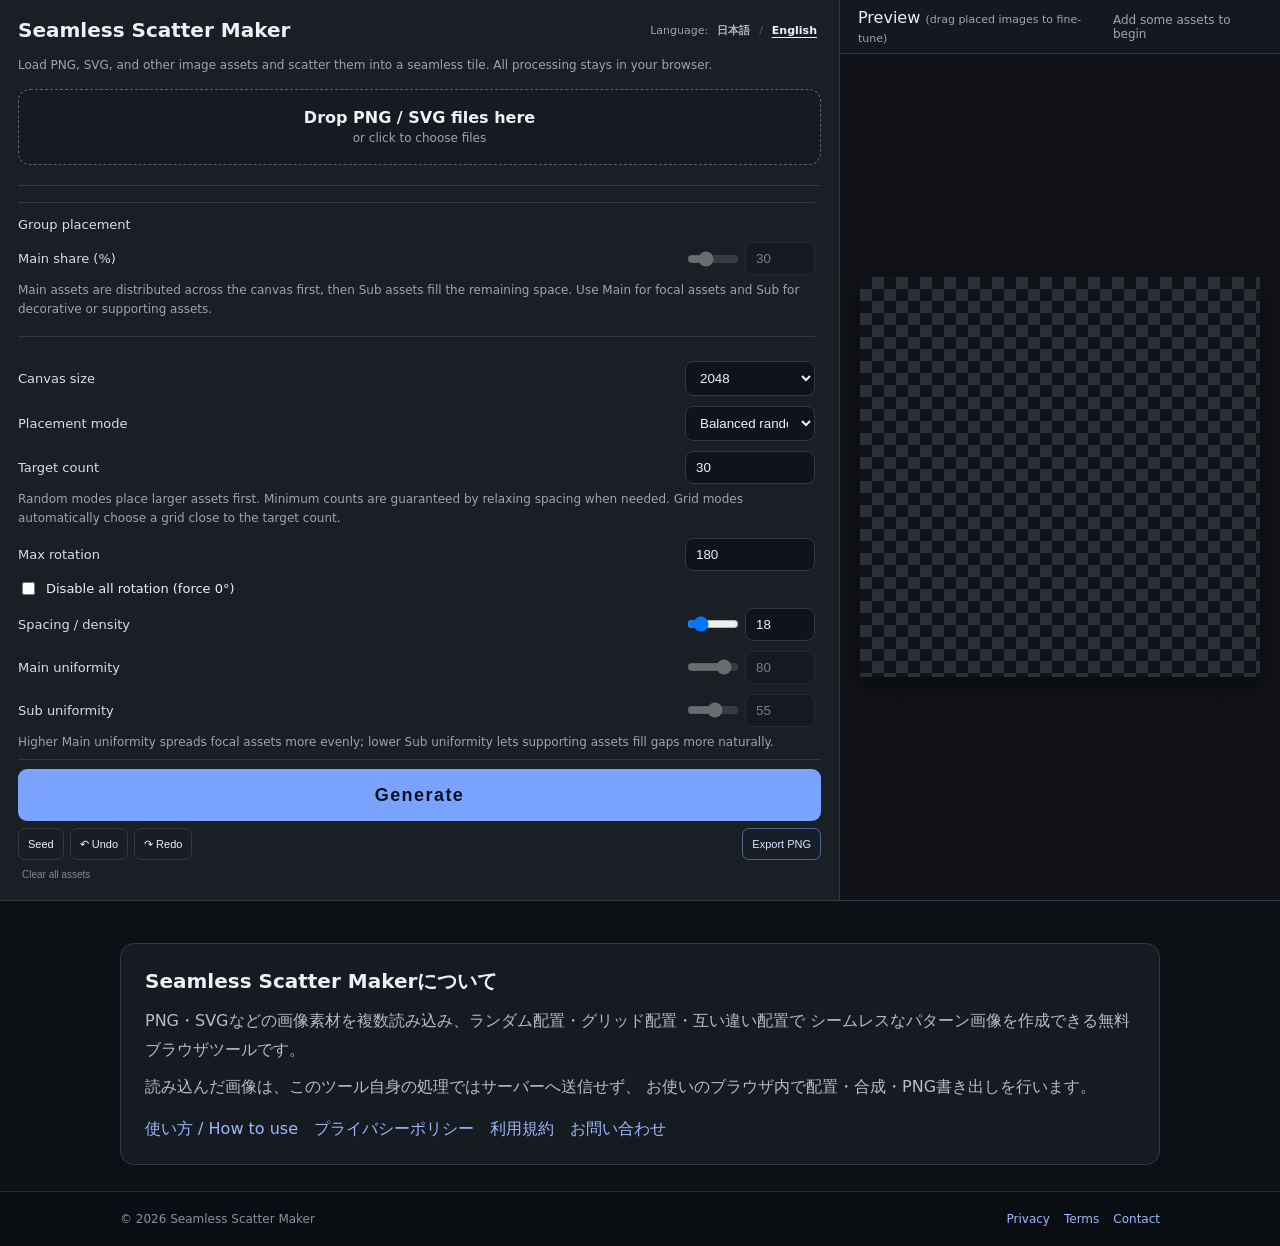
==== index.html @ 0533f05d "Update index.html Remove language preference storage" ====
<!DOCTYPE html>
<html lang="ja">
<head>
<meta charset="utf-8" />
<meta name="viewport" content="width=device-width,initial-scale=1" />
<meta name="description" content="複数のPNG・SVG素材をブラウザ上でランダム配置し、シームレスなパターン画像を作成できる無料ツール。画像は端末内で処理されます。" />
<meta name="robots" content="index,follow" />
<meta property="og:type" content="website" />
<meta property="og:title" content="Seamless Scatter Maker" />
<meta property="og:description" content="PNG・SVG素材からシームレスな散布パターンを作成。画像処理はブラウザ内で完結します。" />
<link rel="stylesheet" href="site.css" />
<title>Seamless Scatter Maker | シームレスパターン作成ツール</title>
<style>
  :root{
    --bg:#111318; --panel:#1a1e25; --panel2:#202632; --text:#eef2f7;
    --muted:#9aa6b2; --border:#313946; --accent:#7aa2ff;
  }
  *{box-sizing:border-box}
  body{margin:0;font-family:system-ui,-apple-system,BlinkMacSystemFont,"Segoe UI",sans-serif;background:var(--bg);color:var(--text)}
  .wrap{display:grid;grid-template-columns:840px 1fr;min-height:100vh}
  aside{
    padding:18px;background:var(--panel);border-right:1px solid var(--border);
    display:flex;flex-direction:column;overflow:hidden;max-height:100vh
  }
  main{display:flex;flex-direction:column;min-width:0}
  h1{font-size:20px;margin:0 0 14px}
  .hint{font-size:12px;line-height:1.6;color:var(--muted);margin-bottom:14px}
  .drop{
    flex:0 0 auto;
    border:1px dashed #596476;border-radius:12px;padding:18px;text-align:center;
    background:#161a21;cursor:pointer;transition:.15s;
  }
  .drop.drag{border-color:var(--accent);background:#1b2230}
  .drop input{display:none}
  .thumbs{
    display:grid;
    grid-template-columns:repeat(4,1fr);
    gap:8px;
    margin-top:10px;
    flex:0 0 auto;
    min-height:0;
  }
  .thumbs.compact{
    display:flex;
    gap:8px;
    overflow-x:auto;
    overflow-y:hidden;
    padding-bottom:6px;
    scrollbar-width:thin;
    height:108px;
    min-height:108px;
    flex:0 0 108px;
    align-items:flex-start;
  }
  .thumbs.compact::-webkit-scrollbar{height:8px}
  .thumbs.compact::-webkit-scrollbar-thumb{background:#384252;border-radius:999px}
  .thumbs.compact::-webkit-scrollbar-track{background:#14181f}
  .thumbs.compact .thumb{
    flex:0 0 94px;
    width:94px;
    height:94px;
    aspect-ratio:auto;
  }
  .thumb{
    aspect-ratio:1;background:#0f1217;border:1px solid var(--border);border-radius:8px;
    display:flex;align-items:center;justify-content:center;overflow:hidden;position:relative
  }
  .thumb img{max-width:100%;max-height:100%}
  .thumb button{
    position:absolute;right:2px;top:2px;border:0;border-radius:999px;width:20px;height:20px;
    background:#0009;color:#fff;cursor:pointer
  }
  .section{margin-top:16px;padding-top:14px;border-top:1px solid var(--border)}
  .settingsScroll{
    margin-top:10px;
    overflow-y:auto;
    overflow-x:hidden;
    min-height:0;
    padding-right:6px;
    padding-bottom:12px;
    flex:1 1 auto;
    border-top:1px solid var(--border);
  }
  .settingsScroll::-webkit-scrollbar{width:10px}
  .settingsScroll::-webkit-scrollbar-thumb{background:#384252;border-radius:999px}
  .settingsScroll::-webkit-scrollbar-track{background:#14181f}
  .row{display:grid;grid-template-columns:1fr 130px;gap:10px;align-items:center;margin:10px 0}
  .row label{font-size:13px;color:#d7dee8}
  input[type=number],input[type=text],select{
    width:100%;background:#10141a;color:var(--text);border:1px solid var(--border);border-radius:8px;padding:8px 10px
  }
  input:disabled{opacity:.45;cursor:not-allowed}
  input[type=range]{width:100%}
  .rangeRow{display:grid;grid-template-columns:1fr 70px;gap:8px;align-items:center}
  .footerButtons{
    flex:0 0 auto;
    margin-top:10px;
    padding-top:10px;
    border-top:1px solid var(--border);
    background:var(--panel);
    display:flex;
    flex-direction:column;
    gap:8px;
  }
  button.action{
    border:1px solid var(--border);background:var(--panel2);color:var(--text);
    padding:10px 12px;border-radius:9px;cursor:pointer
  }
  button.primary{background:var(--accent);color:#08111f;border-color:transparent;font-weight:700}
  .canvasWrap{flex:1;display:flex;align-items:center;justify-content:center;padding:20px;overflow:auto}
  canvas{cursor:grab;

    max-width:100%;max-height:calc(100vh - 110px);box-shadow:0 10px 30px #0008;
    background-image:
      linear-gradient(45deg,#2b2f36 25%,transparent 25%),
      linear-gradient(-45deg,#2b2f36 25%,transparent 25%),
      linear-gradient(45deg,transparent 75%,#2b2f36 75%),
      linear-gradient(-45deg,transparent 75%,#2b2f36 75%);
    background-size:24px 24px;background-position:0 0,0 12px,12px -12px,-12px 0;
  }
  .topbar{
    height:54px;display:flex;align-items:center;justify-content:space-between;
    padding:0 18px;border-bottom:1px solid var(--border);background:#15191f
  }
  .status{font-size:12px;color:var(--muted);padding-left:12px}
  .check{display:flex;align-items:center;gap:8px;font-size:13px}
  .assetPanelTitle{font-size:13px;color:#d7dee8;margin:0 0 8px}
  #assetControls{--asset-cols:48px minmax(78px,1fr) 68px 48px 48px 58px 58px 52px 52px 58px 90px;}
  .assetList{display:flex;flex-direction:column;gap:8px}
  .assetHeader{
    display:grid;
    grid-template-columns:var(--asset-cols);
    gap:5px;
    align-items:end;
    padding:0 8px 7px 8px;
    font-size:11px;
    color:var(--muted);
  }
  .assetHeader > div{
    min-width:0;
    text-align:center;
  }

  .assetRow > *,.assetHeader > *{min-width:0}

  .assetRow{
    display:grid;
    grid-template-columns:var(--asset-cols);
    gap:5px;
    align-items:center;
    background:#141924;
    border:1px solid var(--border);
    border-radius:10px;
    padding:8px
  }
  .assetPreview{
    width:48px;height:48px;display:flex;align-items:center;justify-content:center;
    background:#0f1217;border:1px solid var(--border);border-radius:8px;overflow:hidden
  }
  .assetPreview img{max-width:100%;max-height:100%}
  .assetMeta{min-width:0}
  .assetName{font-size:12px;white-space:nowrap;overflow:hidden;text-overflow:ellipsis}
  .assetSub{font-size:11px;color:var(--muted);margin-top:4px}
  .assetWeight input,.assetMinCount input,.assetScale input{
    width:100%;background:#10141a;color:var(--text);border:1px solid var(--border);
    border-radius:8px;padding:8px 8px
  }
  .assetRotate,.assetFlip,.assetSizeToggle{font-size:12px;display:flex;align-items:center;gap:5px;justify-content:center}
  .assetGroup select{
    width:100%;background:#10141a;color:var(--text);border:1px solid var(--border);
    border-radius:8px;padding:7px 5px;font-size:11px
  }
  .assetScale input{
    width:100%;background:#10141a;color:var(--text);border:1px solid var(--border);
    border-radius:8px;padding:8px 6px
  }
  .assetStats{font-size:12px;color:#d7dee8;line-height:1.5;white-space:nowrap}
  .headBulk{
    display:flex;gap:3px;align-items:center;justify-content:center;flex-wrap:wrap
  }
  .headBulk button{
    border:1px solid var(--border);background:#151a22;color:var(--text);
    border-radius:6px;padding:3px 5px;font-size:10px;cursor:pointer;line-height:1.1
  }
  .sizePreviewWrap{margin-top:12px}
  .sizePreviewTitle{font-size:12px;color:#d7dee8;margin-bottom:7px}
  .sizePreview{
    display:flex;gap:12px;align-items:flex-end;flex-wrap:wrap;
    min-height:110px;padding:12px;background:#11161d;border:1px solid var(--border);border-radius:10px
  }
  .sizePreviewItem{display:flex;flex-direction:column;align-items:center;gap:5px}
  .sizePreviewBox{display:flex;align-items:flex-end;justify-content:center;width:90px;height:80px}
  .sizePreviewBox img{max-width:100%;max-height:100%;object-fit:contain}
  .sizePreviewLabel{font-size:10px;color:var(--muted);max-width:90px;overflow:hidden;text-overflow:ellipsis;white-space:nowrap;text-align:center}

  .miniNote{font-size:11px;color:var(--muted);margin-top:8px}
  .colHead{
    display:flex;align-items:center;justify-content:center;gap:3px;
    min-width:0;line-height:1.2;
  }
  .colTip{
    display:inline-flex;align-items:center;justify-content:center;
    width:13px;height:13px;flex:0 0 13px;border:1px solid #566171;
    border-radius:50%;font-size:9px;color:var(--muted);cursor:help;
  }


  .assetRow input,.assetRow select{
    min-width:0;
    max-width:100%;
  }
  .assetFlipRate input{
    width:100%;
    min-width:0;
    max-width:100%;
    padding:7px 4px;
    text-align:center;
  }
  .assetStats{
    min-width:0;
    overflow:hidden;
    font-size:11px;
  }


  canvas.dragging{cursor:grabbing}

  .footerCompact{
    gap:7px;
    padding-top:9px;
  }
  .actionGenerate{
    width:100%;
    min-height:52px;
    font-size:18px;
    font-weight:800;
    letter-spacing:.08em;
    border-radius:10px;
  }
  .footerToolbar{
    display:flex;
    align-items:center;
    justify-content:space-between;
    gap:10px;
  }
  .toolGroup{
    display:flex;
    align-items:center;
    gap:6px;
    min-width:0;
  }
  .exportTools{margin-left:auto}
  button.toolAction{
    min-height:32px;
    padding:6px 9px;
    border-radius:7px;
    font-size:11px;
    white-space:nowrap;
    background:#181e28;
  }
  button.toolAction:hover{background:#202838}
  button.exportPrimary{
    border-color:#4e6796;
    color:#dce8ff;
  }
  .clearLink{
    align-self:flex-start;
    border:0;
    background:transparent;
    color:#7f8a99;
    font-size:10px;
    padding:2px 4px;
    cursor:pointer;
  }
  .clearLink:hover{color:#d9a0a0;text-decoration:underline}
  .titleRow{display:flex;align-items:center;justify-content:space-between;gap:12px}
  .titleRow h1{margin:0 0 14px}
  .languageControl{
    margin-bottom:14px;
    display:flex;
    align-items:center;
    gap:5px;
    white-space:nowrap;
    font-size:11px;
    color:var(--muted);
  }
  .languageLabel{color:var(--muted)}
  .languageSep{opacity:.45}
  .langChoice{
    border:0;
    background:transparent;
    color:#aeb8c6;
    padding:3px 4px;
    font:inherit;
    font-weight:700;
    cursor:pointer;
    border-radius:5px;
  }
  .langChoice:hover:not(:disabled){color:var(--text);background:#202838}
  .langChoice:disabled{
    color:var(--text);
    cursor:default;
    opacity:1;
    text-decoration:underline;
    text-underline-offset:3px;
  }


  .groupShareState{
    margin-top:7px;
    font-size:11px;
    line-height:1.5;
    color:#9aa6b2;
  }

  .helpPopover{
    position:fixed;
    z-index:9999;
    max-width:min(290px, calc(100vw - 24px));
    padding:9px 11px;
    border:1px solid #465264;
    border-radius:8px;
    background:#0e1218;
    color:#e8edf5;
    box-shadow:0 8px 28px #0009;
    font-size:12px;
    line-height:1.5;
    pointer-events:none;
  }
  .helpPopover[hidden]{display:none}
  .colTip:focus-visible{
    outline:2px solid var(--accent);
    outline-offset:2px;
  }

  @media(max-width:960px){
    .wrap{display:block;min-height:100vh}
    aside{
      max-height:none;
      overflow:visible;
      border-right:0;
      border-bottom:1px solid var(--border);
    }
    .settingsScroll{
      overflow:visible;
      flex:none;
      min-height:auto;
      padding-right:0;
    }
    main{min-height:72vh}
    canvas{max-height:70vh}
  }

  @media(max-width:900px){
    .assetHeader{display:none}
    .assetRow{
      grid-template-columns:repeat(3,minmax(0,1fr));
      grid-template-areas:
        "preview meta meta"
        "group weight minimum"
        "sizeToggle scale scale"
        "rotate flip flipRate"
        "stats stats stats";
      gap:9px 10px;
      align-items:center;
      padding:10px;
    }
    .assetPreview{grid-area:preview;justify-self:start}
    .assetMeta{grid-area:meta;align-self:center}
    .assetGroup{grid-area:group}
    .assetWeight{grid-area:weight}
    .assetMinCount{grid-area:minimum}
    .assetSizeToggle{grid-area:sizeToggle}
    .assetScale{grid-area:scale}
    .assetRotate{grid-area:rotate}
    .assetFlip{grid-area:flip}
    .assetFlipRate{grid-area:flipRate}
    .assetStats{grid-area:stats}

    .assetGroup,.assetWeight,.assetMinCount,.assetSizeToggle,.assetScale,
    .assetRotate,.assetFlip,.assetFlipRate,.assetStats{
      position:relative;
      padding-top:16px;
    }
    .assetGroup::before,.assetWeight::before,.assetMinCount::before,.assetSizeToggle::before,
    .assetScale::before,.assetRotate::before,.assetFlip::before,.assetFlipRate::before,
    .assetStats::before{
      content:attr(data-mobile-label);
      position:absolute;
      left:0;
      top:0;
      color:var(--muted);
      font-size:9px;
      line-height:1;
      white-space:nowrap;
    }
    .assetSizeToggle,.assetRotate,.assetFlip{
      justify-content:flex-start;
      min-height:38px;
    }
    .assetStats{
      min-height:42px;
      padding:18px 8px 8px;
      border-radius:7px;
      background:#10151d;
      white-space:normal;
    }
    .sizePreview{
      flex-wrap:nowrap;
      overflow-x:auto;
      overflow-y:hidden;
      min-height:104px;
      scrollbar-width:thin;
    }
    .sizePreviewItem{flex:0 0 auto}
  }

  @media(max-width:680px){
    aside{padding:14px}
    .titleRow{align-items:flex-start;gap:8px}
    .languageControl{font-size:10px}
    .footerToolbar{align-items:stretch;flex-direction:column}
    .toolGroup{width:100%}
    .toolGroup .toolAction{flex:1}
    .exportTools{margin-left:0}
    .topbar{
      height:auto;
      min-height:54px;
      gap:8px;
      align-items:flex-start;
      padding:10px 12px;
      flex-direction:column;
    }
    .status{padding-left:0}
  }

  @media(max-width:520px){
    .assetRow{
      grid-template-columns:1fr 1fr;
      grid-template-areas:
        "preview meta"
        "group weight"
        "minimum minimum"
        "sizeToggle scale"
        "rotate flip"
        "flipRate flipRate"
        "stats stats";
    }
    .row{grid-template-columns:1fr;gap:5px}
    .rangeRow{grid-template-columns:minmax(0,1fr) 68px}
    .thumbs.compact .thumb{flex-basis:82px;width:82px;height:82px}
    .thumbs.compact{height:96px;min-height:96px;flex-basis:96px}
  }

</style>
</head>
<body>
<div class="wrap">
  <aside>
    <div class="titleRow">
      <h1>Seamless Scatter Maker</h1>
      <div class="languageControl" aria-label="Language">
        <span class="languageLabel">Language:</span>
        <button id="langJa" class="langChoice" type="button">日本語</button>
        <span class="languageSep">/</span>
        <button id="langEn" class="langChoice" type="button">English</button>
      </div>
    </div>
    <div class="hint"><span data-i18n="intro">透過PNGを複数読み込んで、ランダム配置したシームレス素材を作ります。処理はブラウザ内だけで完結します。</span></div>

    <div id="drop" class="drop">
      <strong data-i18n="dropTitle">PNG / SVGをドロップ</strong><br>
      <span style="font-size:12px;color:#9aa6b2" data-i18n="dropSub">またはクリックして選択</span>
      <input id="fileInput" type="file" accept="image/png,image/webp,image/jpeg,image/svg+xml,.svg" multiple>
    </div>
    <div id="thumbs" class="thumbs"></div>
    <div class="settingsScroll">


    <div id="assetControls" class="section" style="margin-top:10px;padding-top:10px;display:none">
      <div class="assetPanelTitle" data-i18n="assetSettings">素材ごとの設定</div>
      <div class="assetHeader">
        <div></div>
        <div class="colHead"><span data-i18n="asset">素材</span><span class="colTip" data-i18n-title="tipAsset" title="読み込んだ画像素材です。">?</span></div>
        <div class="colHead"><span data-i18n="group">グループ</span><span class="colTip" data-i18n-title="tipGroup" title="メインは先に均等配置、サブはその後で隙間に配置します。">?</span></div>
        <div class="colHead"><span data-i18n="weight">重み</span><span class="colTip" data-i18n-title="tipWeight" title="同じグループ内での出現比率です。数値が大きいほど多く配置されます。">?</span></div>
        <div class="colHead"><span data-i18n="minimum">最低</span><span class="colTip" data-i18n-title="tipMinimum" title="この素材を最低でも何個置くかを指定します。">?</span></div>
        <div class="headBulk" data-i18n-title="tipSizeBulk" title="素材ごとの個別サイズ倍率を一括でON/OFFします。"><button id="sizeAllOn" type="button" data-i18n="allOn">全ON</button><button id="sizeAllOff" type="button" data-i18n="allOff">全OFF</button></div>
        <div class="colHead"><span data-i18n="scalePct">倍率%</span><span class="colTip" data-i18n-title="tipScale" title="サイズ変更ON時に使う素材固有のサイズ倍率です。">?</span></div>
        <div class="headBulk" data-i18n-title="tipRotateBulk" title="回転を素材ごとに一括ON/OFFします。"><button id="rotateAllOn" type="button" data-i18n="allOn">全ON</button><button id="rotateAllOff" type="button" data-i18n="allOff">全OFF</button></div>
        <div class="headBulk" data-i18n-title="tipFlipBulk" title="左右反転を素材ごとに一括ON/OFFします。"><button id="flipAllOn" type="button" data-i18n="allOn">全ON</button><button id="flipAllOff" type="button" data-i18n="allOff">全OFF</button></div>
        <div class="colHead"><span data-i18n="flipPct">反転率%</span><span class="colTip" data-i18n-title="tipFlipPct" title="左右反転する確率です。50なら約半分が反転します。">?</span></div>
        <div class="colHead"><span data-i18n="placementStats">配置数</span><span class="colTip" data-i18n-title="tipPlacementStats" title="目標配置数・実際の配置数・おおよその出力サイズです。目標比率はグループ設定も反映します。">?</span></div>
      </div>
      <div id="assetList" class="assetList"></div>
      <div class="miniNote" data-i18n="weightNote">「重み」は出現しやすさです。サイズ変更OFFは固定100%、ONの素材だけ指定倍率を使います。</div>
      <div class="sizePreviewWrap">
        <div class="sizePreviewTitle" data-i18n="sizePreview">サイズ比率プレビュー</div>
        <div id="sizePreview" class="sizePreview"></div>
      </div>
    </div>


      <div class="section">
        <div class="assetPanelTitle" data-i18n="groupPlacement">グループ配置</div>
        <div class="row">
          <label data-i18n="mainShare">メイン割合 (%)</label>
          <div class="rangeRow">
            <input id="mainShare" type="range" min="0" max="100" value="30">
            <input id="mainShareNum" type="number" min="0" max="100" value="30">
          </div>
        </div>
        <div class="hint" style="margin-top:-4px;margin-bottom:0">
          <span data-i18n="groupHint">メイン素材を先に全体へ均等配置し、その後サブ素材を空いた場所へ配置します。主役にしたい素材をメイン、装飾や補助的な素材をサブにすると使いやすいです。</span>
        </div>
        <div id="groupShareState" class="groupShareState" hidden></div>
      </div>

    <div class="section">
      <div class="row">
        <label data-i18n="canvasSize">キャンバスサイズ</label>
        <select id="size">
          <option>512</option>
          <option>1024</option>
          <option selected>2048</option>
          <option>4096</option>
        </select>
      </div>

      <div class="row">
        <label data-i18n="placementMode">配置方式</label>
        <select id="mode">
          <option value="balanced" selected data-i18n="modeBalanced">均等ランダム</option>
          <option value="fill" data-i18n="modeFill">空白を埋める</option>
          <option value="random" data-i18n="modeRandom">完全ランダム</option>
          <option value="grid" data-i18n="modeGrid">グリッド整列</option>
          <option value="offset" data-i18n="modeOffset">互い違い整列</option>
        </select>
      </div>

      <div class="row">
        <label data-i18n="targetCount">目標配置数</label>
        <input id="count" type="number" min="1" max="300" value="30">
      </div>
      <div class="hint" style="margin-top:-4px;margin-bottom:0"><span data-i18n="countHint">※ ランダム系は大きい素材から配置します。最低保証は必要なら間隔条件を緩めて必ず置きます。整列モードでは目標数に近い格子数へ自動調整します。</span></div>

      <div class="row">
        <label data-i18n="maxRotation">最大回転角</label>
        <input id="rotation" type="number" min="0" max="180" value="180">
      </div>
      <label class="check" style="margin-top:-2px;margin-bottom:8px">
        <input id="disableRotation" type="checkbox"> <span data-i18n="disableRotation">回転を全体で無効化（強制0°）</span>
      </label>
      <div class="row">
        <label data-i18n="paddingDensity">余白 / 密集度</label>
        <div class="rangeRow">
          <input id="padding" type="range" min="0" max="100" value="18">
          <input id="paddingNum" type="number" min="0" max="100" value="18">
        </div>
      </div>
      <div class="row">
        <label data-i18n="mainUniformity">メイン均一さ</label>
        <div class="rangeRow">
          <input id="mainUniformity" type="range" min="0" max="100" value="80">
          <input id="mainUniformityNum" type="number" min="0" max="100" value="80">
        </div>
      </div>
      <div class="row">
        <label data-i18n="subUniformity">サブ均一さ</label>
        <div class="rangeRow">
          <input id="subUniformity" type="range" min="0" max="100" value="55">
          <input id="subUniformityNum" type="number" min="0" max="100" value="55">
        </div>
      </div>
      <div class="hint" style="margin-top:-4px;margin-bottom:0"><span data-i18n="uniformityHint">※ メインは高めで全体へ均等に、サブは低めで隙間に自然に散らす設定が使いやすいです。</span></div>
      <div class="row">
        <label data-i18n="tries">試行回数</label>
        <input id="tries" type="number" min="1" max="400" value="120">
      </div>
      <div class="row">
        <label data-i18n="randomSeed">ランダムシード</label>
        <input id="seed" type="text" value="">
      </div>

      <label class="check"><input id="avoidOverlap" type="checkbox" checked> <span data-i18n="avoidOverlap">なるべく重ならないようにする</span></label>
      <div class="hint" style="margin-top:8px;margin-bottom:0" data-i18n="flipHint">左右反転は素材ごとに設定できます。</div>
    </div>
    </div><!-- settingsScroll -->

    <div class="footerButtons footerCompact">
      <button id="generate" class="action primary actionGenerate" data-i18n="generate">生成</button>

      <div class="footerToolbar">
        <div class="toolGroup">
          <button id="randomSeed" class="action toolAction" data-i18n="seedBtn" data-i18n-title="seedBtnTip" title="ランダム配置のシードを変更">シード</button>
          <button id="undoBtn" class="action toolAction" data-i18n="undoBtn" data-i18n-title="undoTip" title="元に戻す（Ctrl+Z）">↶ 戻す</button>
          <button id="redoBtn" class="action toolAction" data-i18n="redoBtn" data-i18n-title="redoTip" title="やり直し（Ctrl+Y）">↷ やり直し</button>
        </div>
        <div class="toolGroup exportTools">
          <button id="download" class="action toolAction exportPrimary" data-i18n="pngExport">PNG書き出し</button>
        </div>
      </div>

      <button id="clear" class="clearLink" type="button" data-i18n="clearAll">素材をすべてクリア</button>
    </div>
  </aside>

  <main>
    <div class="topbar">
      <div><span data-i18n="preview">プレビュー</span> <span style="font-size:11px;color:var(--muted)" data-i18n="dragHint">（配置後は画像をドラッグして微調整できます）</span></div>
      <div id="status" class="status" data-i18n="addAssetsStatus">素材を追加してください</div>
    </div>
    <div class="canvasWrap">
      <canvas id="canvas" width="2048" height="2048"></canvas>
    </div>
  </main>
</div>
<div id="helpPopover" class="helpPopover" role="tooltip" hidden></div>

<script>

const I18N = {
  ja: {
    intro:'PNG・SVGなどの画像素材を複数読み込んで、ランダム配置したシームレス素材を作ります。処理はブラウザ内だけで完結します。',
    dropTitle:'PNG / SVGをドロップ', dropSub:'またはクリックして選択', assetSettings:'素材ごとの設定',
    asset:'素材', group:'グループ', weight:'重み', minimum:'最低', scalePct:'倍率%', flipPct:'反転率%', placementStats:'配置数',
    allOn:'全ON', allOff:'全OFF', weightNote:'「重み」は出現しやすさです。サイズ変更OFFは固定100%、ONの素材だけ指定倍率を使います。',
    sizePreview:'サイズ比率プレビュー', groupPlacement:'グループ配置', mainShare:'メイン割合 (%)',
    groupHint:'メイン素材を先に全体へ均等配置し、その後サブ素材を空いた場所へ配置します。主役にしたい素材をメイン、装飾や補助的な素材をサブにすると使いやすいです。',
    canvasSize:'キャンバスサイズ', placementMode:'配置方式', modeBalanced:'均等ランダム', modeFill:'空白を埋める', modeRandom:'完全ランダム',
    modeGrid:'グリッド整列', modeOffset:'互い違い整列', targetCount:'目標配置数',
    countHint:'※ ランダム系は大きい素材から配置します。最低保証は必要なら間隔条件を緩めて必ず置きます。整列モードでは目標数に近い格子数へ自動調整します。',
    maxRotation:'最大回転角', disableRotation:'回転を全体で無効化（強制0°）', paddingDensity:'余白 / 密集度',
    mainUniformity:'メイン均一さ', subUniformity:'サブ均一さ',
    uniformityHint:'※ メインは高めで全体へ均等に、サブは低めで隙間に自然に散らす設定が使いやすいです。',
    tries:'試行回数', randomSeed:'ランダムシード', avoidOverlap:'なるべく重ならないようにする', flipHint:'左右反転は素材ごとに設定できます。',
    generate:'生成', seedBtn:'シード', undoBtn:'↶ 戻す', redoBtn:'↷ やり直し', pngExport:'PNG書き出し', clearAll:'素材をすべてクリア',
    preview:'プレビュー', dragHint:'（配置後は画像をドラッグして微調整できます）', addAssetsStatus:'素材を追加してください',
    tipAsset:'読み込んだ画像素材です。', tipGroup:'メインは先に均等配置、サブはその後で隙間に配置します。',
    tipWeight:'同じグループ内での出現比率です。数値が大きいほど多く配置されます。', tipMinimum:'この素材を最低でも何個置くかを指定します。',
    tipScale:'サイズ変更ON時に使う素材固有のサイズ倍率です。', tipFlipPct:'左右反転する確率です。50なら約半分が反転します。',
    tipPlacementStats:'目標配置数・実際の配置数・おおよその出力サイズです。目標比率はグループ設定も反映します。',
    tipSizeBulk:'素材ごとの個別サイズ倍率を一括でON/OFFします。', tipRotateBulk:'回転を素材ごとに一括ON/OFFします。',
    tipFlipBulk:'左右反転を素材ごとに一括ON/OFFします。', seedBtnTip:'ランダム配置のシードを変更',
    undoTip:'元に戻す（Ctrl+Z）', redoTip:'やり直し（Ctrl+Y）',
    main:'メイン', sub:'サブ', ratioWithin:'内', overall:'全体', target:'目標', actual:'実際', approx:'約',
    delete:'削除', ratio:'比率', minGuarantee:'最低保証数', size:'サイズ', rotate:'回転', flip:'反転',
    weightTitle:'重み', sizeToggleTip:'この素材だけ個別のサイズ倍率を使う', sizeScaleTip:'サイズ変更ON時の固定倍率 (%)',
    flipRateTip:'左右反転率 (%)', materialUnit:'素材', placedUnit:'個配置',
    undoStatus:'元に戻しました', redoStatus:'やり直しました', movedStatus:'位置を調整しました',
    addAssetsAlert:'先にPNGまたはSVG素材を追加してください。', modeGridLabel:'グリッド整列', modeOffsetLabel:'互い違い整列',
    balancedLabel:'均等ランダム', fillLabel:'空白を埋める', randomLabel:'完全ランダム',
    inputTarget:'入力目標', uniformity:'均一さ', rotationOff:'回転OFF', sequenceEven:'素材順も均等周期',
    autoFit:'個をセル内へ自動縮小', svgLoadError:'SVGを読み込めませんでした', imageLoadError:'画像を読み込めませんでした',
    svgTooLarge:'SVGファイルが大きすぎます（5MBまで）。', groupShareInactive:'メインとサブの両方があるときだけ「メイン割合」を使います。',
    assetRemovedReset:'素材を削除しました。配置を再生成してください。', nothingToExport:'先に生成してください。',
    pngExportError:'PNG書き出しに失敗しました。'
  },
  en: {
    intro:'Load PNG, SVG, and other image assets and scatter them into a seamless tile. All processing stays in your browser.',
    dropTitle:'Drop PNG / SVG files here', dropSub:'or click to choose files', assetSettings:'Per-asset settings',
    asset:'Asset', group:'Group', weight:'Weight', minimum:'Min', scalePct:'Scale %', flipPct:'Flip %', placementStats:'Placement',
    allOn:'All ON', allOff:'All OFF', weightNote:'Weight controls relative frequency. Size OFF uses a fixed 100%; only assets with Size ON use their custom scale.',
    sizePreview:'Size ratio preview', groupPlacement:'Group placement', mainShare:'Main share (%)',
    groupHint:'Main assets are distributed across the canvas first, then Sub assets fill the remaining space. Use Main for focal assets and Sub for decorative or supporting assets.',
    canvasSize:'Canvas size', placementMode:'Placement mode', modeBalanced:'Balanced random', modeFill:'Fill gaps', modeRandom:'Fully random',
    modeGrid:'Grid', modeOffset:'Offset grid', targetCount:'Target count',
    countHint:'Random modes place larger assets first. Minimum counts are guaranteed by relaxing spacing when needed. Grid modes automatically choose a grid close to the target count.',
    maxRotation:'Max rotation', disableRotation:'Disable all rotation (force 0°)', paddingDensity:'Spacing / density',
    mainUniformity:'Main uniformity', subUniformity:'Sub uniformity',
    uniformityHint:'Higher Main uniformity spreads focal assets more evenly; lower Sub uniformity lets supporting assets fill gaps more naturally.',
    tries:'Placement attempts', randomSeed:'Random seed', avoidOverlap:'Avoid overlap when possible', flipHint:'Horizontal flip can be set per asset.',
    generate:'Generate', seedBtn:'Seed', undoBtn:'↶ Undo', redoBtn:'↷ Redo', pngExport:'Export PNG', clearAll:'Clear all assets',
    preview:'Preview', dragHint:'(drag placed images to fine-tune)', addAssetsStatus:'Add some assets to begin',
    tipAsset:'An imported image asset.', tipGroup:'Main assets are distributed first; Sub assets are placed into remaining gaps.',
    tipWeight:'Relative frequency within the same group. Larger values appear more often.', tipMinimum:'Minimum number of copies of this asset.',
    tipScale:'Per-asset scale used when Size is enabled.', tipFlipPct:'Chance of horizontal flipping. 50 means roughly half.',
    tipPlacementStats:'Target count, actual count, and approximate output size. Group settings are included in target ratios.',
    tipSizeBulk:'Turn per-asset custom sizing ON/OFF for all assets.', tipRotateBulk:'Turn rotation ON/OFF for all assets.',
    tipFlipBulk:'Turn horizontal flipping ON/OFF for all assets.', seedBtnTip:'Change the random placement seed',
    undoTip:'Undo (Ctrl+Z)', redoTip:'Redo (Ctrl+Y)',
    main:'Main', sub:'Sub', ratioWithin:'within', overall:'overall', target:'Target', actual:'Actual', approx:'Approx.',
    delete:'Delete', ratio:'Ratio', minGuarantee:'Minimum count', size:'Size', rotate:'Rotate', flip:'Flip',
    weightTitle:'Weight', sizeToggleTip:'Use a custom size scale for this asset', sizeScaleTip:'Fixed scale when Size is ON (%)',
    flipRateTip:'Horizontal flip chance (%)', materialUnit:'assets', placedUnit:'placed',
    undoStatus:'Undone', redoStatus:'Redone', movedStatus:'Position adjusted',
    addAssetsAlert:'Add PNG or SVG assets first.', modeGridLabel:'Grid', modeOffsetLabel:'Offset grid',
    balancedLabel:'Balanced random', fillLabel:'Fill gaps', randomLabel:'Fully random',
    inputTarget:'input target', uniformity:'uniformity', rotationOff:'rotation OFF', sequenceEven:'even asset sequence',
    autoFit:'auto-fit to cells', svgLoadError:'Could not load SVG', imageLoadError:'Could not load image',
    svgTooLarge:'SVG file is too large (5 MB max).', groupShareInactive:'Main share is used only when both Main and Sub assets exist.',
    assetRemovedReset:'Asset removed. Generate again to refresh the placement.', nothingToExport:'Generate a pattern first.',
    pngExportError:'Could not export PNG.'
  }
};

let currentLang = navigator.language.toLowerCase().startsWith('ja') ? 'ja' : 'en';
function t(key){ return I18N[currentLang][key] ?? I18N.ja[key] ?? key; }

let activeHelpTip = null;

function closeHelpTip(){
  if(!helpPopoverEl) return;
  helpPopoverEl.hidden = true;
  activeHelpTip?.setAttribute('aria-expanded','false');
  activeHelpTip = null;
}

function positionHelpTip(el){
  if(!helpPopoverEl || helpPopoverEl.hidden || !el) return;
  const r = el.getBoundingClientRect();
  const width = Math.min(290, window.innerWidth - 24);
  let left = r.left + r.width / 2;
  left = Math.max(width / 2 + 8, Math.min(window.innerWidth - width / 2 - 8, left));

  helpPopoverEl.style.width = `${width}px`;
  helpPopoverEl.style.left = `${left}px`;
  helpPopoverEl.style.transform = 'translateX(-50%)';

  const below = r.bottom + 8;
  const estimatedHeight = helpPopoverEl.offsetHeight || 70;
  if(below + estimatedHeight < window.innerHeight - 8){
    helpPopoverEl.style.top = `${below}px`;
  }else{
    helpPopoverEl.style.top = `${Math.max(8, r.top - estimatedHeight - 8)}px`;
  }
}

function openHelpTip(el){
  if(!helpPopoverEl || !el) return;
  if(activeHelpTip === el && !helpPopoverEl.hidden){
    closeHelpTip();
    return;
  }
  activeHelpTip?.setAttribute('aria-expanded','false');
  activeHelpTip = el;
  el.setAttribute('aria-expanded','true');
  helpPopoverEl.textContent = el.title || '';
  helpPopoverEl.hidden = false;
  requestAnimationFrame(()=>positionHelpTip(el));
}

function refreshOpenHelpTip(){
  if(activeHelpTip && helpPopoverEl && !helpPopoverEl.hidden){
    helpPopoverEl.textContent = activeHelpTip.title || '';
    requestAnimationFrame(()=>positionHelpTip(activeHelpTip));
  }
}

function setupHelpTips(){
  document.querySelectorAll('.colTip').forEach(el=>{
    el.tabIndex = 0;
    el.setAttribute('role','button');
    el.setAttribute('aria-expanded','false');
    el.addEventListener('click',e=>{
      e.preventDefault();
      e.stopPropagation();
      openHelpTip(el);
    });
    el.addEventListener('keydown',e=>{
      if(e.key === 'Enter' || e.key === ' '){
        e.preventDefault();
        openHelpTip(el);
      }else if(e.key === 'Escape'){
        closeHelpTip();
      }
    });
  });

  document.addEventListener('click',e=>{
    if(activeHelpTip && !e.target.closest('.colTip')) closeHelpTip();
  });
  window.addEventListener('resize',()=>activeHelpTip && positionHelpTip(activeHelpTip));
  window.addEventListener('scroll',()=>activeHelpTip && positionHelpTip(activeHelpTip), true);
}

function applyLanguage(){
  document.documentElement.lang = currentLang;
  document.querySelectorAll('[data-i18n]').forEach(el=>{
    const key = el.dataset.i18n;
    if(I18N[currentLang][key] != null) el.textContent = I18N[currentLang][key];
  });
  document.querySelectorAll('[data-i18n-title]').forEach(el=>{
    const key = el.dataset.i18nTitle;
    if(I18N[currentLang][key] != null) el.title = I18N[currentLang][key];
  });
  if(langJaEl) langJaEl.disabled = currentLang === 'ja';
  if(langEnEl) langEnEl.disabled = currentLang === 'en';
  renderAssets();
  updateAssetStats();
  renderSizePreview();
  updateGroupControlAvailability();
  refreshOpenHelpTip();
}

const drop = document.getElementById('drop');
const fileInput = document.getElementById('fileInput');
const thumbs = document.getElementById('thumbs');
const assetControls = document.getElementById('assetControls');
const assetList = document.getElementById('assetList');
const canvas = document.getElementById('canvas');
const ctx = canvas.getContext('2d');
const statusEl = document.getElementById('status');
const langJaEl = document.getElementById('langJa');
const langEnEl = document.getElementById('langEn');

const sizeEl = document.getElementById('size');
const modeEl = document.getElementById('mode');
const countEl = document.getElementById('count');
const rotationEl = document.getElementById('rotation');
const paddingEl = document.getElementById('padding');
const paddingNumEl = document.getElementById('paddingNum');
const mainUniformityEl = document.getElementById('mainUniformity');
const mainUniformityNumEl = document.getElementById('mainUniformityNum');
const subUniformityEl = document.getElementById('subUniformity');
const subUniformityNumEl = document.getElementById('subUniformityNum');
const triesEl = document.getElementById('tries');
const seedEl = document.getElementById('seed');
const avoidOverlapEl = document.getElementById('avoidOverlap');
const disableRotationEl = document.getElementById('disableRotation');
const sizePreviewEl = document.getElementById('sizePreview');
const mainShareEl = document.getElementById('mainShare');
const mainShareNumEl = document.getElementById('mainShareNum');
const groupShareStateEl = document.getElementById('groupShareState');
const helpPopoverEl = document.getElementById('helpPopover');

let assets = [];
let currentPlacements = [];
let undoStack = [];
let redoStack = [];
const HISTORY_LIMIT = 50;

function clonePlacements(list){
  return list.map(p => ({...p}));
}

function pushUndoSnapshot(snapshot){
  undoStack.push(clonePlacements(snapshot));
  if(undoStack.length > HISTORY_LIMIT) undoStack.shift();
  redoStack = [];
}

function setPlacementsWithHistory(next){
  pushUndoSnapshot(currentPlacements);
  currentPlacements = clonePlacements(next);
  renderCurrentPlacements();
}

function undo(){
  if(!undoStack.length) return;
  redoStack.push(clonePlacements(currentPlacements));
  currentPlacements = undoStack.pop();
  renderCurrentPlacements();
  statusEl.textContent = `${t('undoStatus')}・${currentPlacements.length} ${t('placedUnit')}`;
}

function redo(){
  if(!redoStack.length) return;
  undoStack.push(clonePlacements(currentPlacements));
  currentPlacements = redoStack.pop();
  renderCurrentPlacements();
  statusEl.textContent = `${t('redoStatus')}・${currentPlacements.length} ${t('placedUnit')}`;
}

function invalidatePlacementState(statusMessage=''){
  currentPlacements = [];
  undoStack = [];
  redoStack = [];
  ctx.clearRect(0, 0, canvas.width, canvas.height);
  if(statusMessage) statusEl.textContent = statusMessage;
}

function updateGroupControlAvailability(){
  const hasMain = assets.some(a=>a.group === 'main');
  const hasSub = assets.some(a=>a.group !== 'main');
  const hasBoth = hasMain && hasSub;

  mainShareEl.disabled = !hasBoth;
  mainShareNumEl.disabled = !hasBoth;

  mainUniformityEl.disabled = !hasMain;
  mainUniformityNumEl.disabled = !hasMain;
  subUniformityEl.disabled = !hasSub;
  subUniformityNumEl.disabled = !hasSub;

  if(groupShareStateEl){
    groupShareStateEl.hidden = assets.length === 0 || hasBoth;
    groupShareStateEl.textContent = t('groupShareInactive');
  }
}


function syncRotationDisabledState(){
  rotationEl.disabled = disableRotationEl.checked;
}
disableRotationEl.addEventListener('change', syncRotationDisabledState);
syncRotationDisabledState();

langJaEl.addEventListener('click',()=>{
  if(currentLang === 'ja') return;
  currentLang = 'ja';
  applyLanguage();
});
langEnEl.addEventListener('click',()=>{
  if(currentLang === 'en') return;
  currentLang = 'en';
  applyLanguage();
});



function xmur3(str){
  let h = 1779033703 ^ str.length;
  for(let i = 0; i < str.length; i++){
    h = Math.imul(h ^ str.charCodeAt(i), 3432918353);
    h = h << 13 | h >>> 19;
  }
  return function(){
    h = Math.imul(h ^ (h >>> 16), 2246822507);
    h = Math.imul(h ^ (h >>> 13), 3266489909);
    return (h ^= h >>> 16) >>> 0;
  }
}
function mulberry32(a){
  return function(){
    let t = a += 0x6D2B79F5;
    t = Math.imul(t ^ t >>> 15, t | 1);
    t ^= t + Math.imul(t ^ t >>> 7, t | 61);
    return ((t ^ t >>> 14) >>> 0) / 4294967296;
  }
}
function seededRandom(seedText){
  const s = xmur3(seedText)();
  return mulberry32(s);
}

function syncRangeAndNumber(rangeEl, numEl){
  rangeEl.addEventListener('input',()=>numEl.value = rangeEl.value);
  numEl.addEventListener('input',()=>rangeEl.value = numEl.value);
}
syncRangeAndNumber(paddingEl, paddingNumEl);
syncRangeAndNumber(mainUniformityEl, mainUniformityNumEl);
syncRangeAndNumber(subUniformityEl, subUniformityNumEl);
syncRangeAndNumber(mainShareEl, mainShareNumEl);

if(seedEl && !seedEl.value){
  seedEl.value = `seed-${Math.random().toString(36).slice(2,10)}`;
}


function totalWeight(){
  return assets.reduce((sum, a) => sum + Math.max(0, Number(a.weight ?? 0)), 0);
}

function getMinGuarantee(asset){
  return Math.max(0, Math.floor(Number(asset.minCount ?? 0) || 0));
}

function computeTargetCounts(totalCount){
  if(!assets.length) return [];
  const mins = assets.map(a => getMinGuarantee(a));
  const minSum = mins.reduce((s, v) => s + v, 0);
  const effectiveTotal = Math.max(totalCount, minSum);

  const remaining = effectiveTotal - minSum;
  const weights = assets.map(a => Math.max(0, Number(a.weight ?? 0)));
  const total = weights.reduce((s, v) => s + v, 0);

  let ratios;
  if(total <= 0){
    ratios = assets.map(() => 1 / assets.length);
  }else{
    ratios = weights.map(w => w / total);
  }

  const raw = ratios.map(r => r * remaining);
  const ints = raw.map(v => Math.floor(v));
  let remain = remaining - ints.reduce((s, v) => s + v, 0);

  const order = raw.map((v, i) => ({i, frac: v - Math.floor(v)}))
                   .sort((a, b) => b.frac - a.frac);

  for(let k = 0; k < remain; k++){
    ints[order[k % order.length].i] += 1;
  }

  return mins.map((m, i) => m + ints[i]);
}


function distributeCountByIndices(totalCount, indices){
  const result = Array(assets.length).fill(0);
  if(totalCount <= 0 || !indices.length) return result;

  const mins = indices.map(i => getMinGuarantee(assets[i]));
  const minSum = mins.reduce((s,v)=>s+v,0);
  const effective = Math.max(totalCount, minSum);
  const remaining = effective - minSum;

  const weights = indices.map(i => Math.max(0, Number(assets[i].weight ?? 0)));
  const weightSum = weights.reduce((s,v)=>s+v,0);
  const ratios = weightSum > 0
    ? weights.map(w=>w/weightSum)
    : weights.map(()=>1/weights.length);

  const raw = ratios.map(r=>r*remaining);
  const adds = raw.map(v=>Math.floor(v));
  let rem = remaining - adds.reduce((s,v)=>s+v,0);

  raw.map((v,j)=>({j, frac:v-Math.floor(v)}))
     .sort((a,b)=>b.frac-a.frac)
     .slice(0,rem)
     .forEach(o=>adds[o.j]++);

  indices.forEach((idx,j)=>{
    result[idx] = mins[j] + adds[j];
  });
  return result;
}

function computeGroupedTargetCounts(totalCount){
  const mainIndices = assets.map((a,i)=>a.group === 'main' ? i : -1).filter(i=>i>=0);
  const subIndices = assets.map((a,i)=>a.group !== 'main' ? i : -1).filter(i=>i>=0);

  if(!mainIndices.length || !subIndices.length){
    return computeTargetCounts(totalCount);
  }

  const share = Math.max(0, Math.min(100, Number(mainShareEl.value || 30))) / 100;
  let mainCount = Math.round(totalCount * share);
  let subCount = totalCount - mainCount;

  const mainMin = mainIndices.reduce((s,i)=>s+getMinGuarantee(assets[i]),0);
  const subMin = subIndices.reduce((s,i)=>s+getMinGuarantee(assets[i]),0);

  mainCount = Math.max(mainCount, mainMin);
  subCount = Math.max(subCount, subMin);

  const effectiveTotal = Math.max(totalCount, mainCount + subCount);
  if(mainCount + subCount < effectiveTotal){
    subCount += effectiveTotal - (mainCount + subCount);
  }

  const mainTargets = distributeCountByIndices(mainCount, mainIndices);
  const subTargets = distributeCountByIndices(subCount, subIndices);
  return mainTargets.map((v,i)=>v + subTargets[i]);
}

function getPlacementProfile(totalCount){
  const targets = computeGroupedTargetCounts(totalCount);
  const effectiveTotal = targets.reduce((s,v)=>s+v,0);

  const groupTotals = {main:0, sub:0};
  targets.forEach((n,i)=>{
    const g = assets[i]?.group === 'main' ? 'main' : 'sub';
    groupTotals[g] += n;
  });

  return {targets, effectiveTotal, groupTotals};
}

function getEffectiveTargetCount(totalCount){
  return getPlacementProfile(totalCount).effectiveTotal;
}

function ratioOfAssetWithinGroup(index){
  if(!assets[index]) return 0;
  const group = assets[index].group === 'main' ? 'main' : 'sub';
  const indices = assets.map((a,i)=>(a.group === 'main' ? 'main' : 'sub') === group ? i : -1).filter(i=>i>=0);
  const sum = indices.reduce((s,i)=>s + Math.max(0, Number(assets[i].weight ?? 0)), 0);
  if(sum <= 0) return indices.length ? 1 / indices.length : 0;
  return Math.max(0, Number(assets[index].weight ?? 0)) / sum;
}

function estimateAssetPriority(asset){
  const aspect = asset.img.naturalWidth / asset.img.naturalHeight;
  const scale = asset.sizeOverride === true
    ? Math.max(0.01, Number(asset.sizeScalePct ?? 100) / 100)
    : 1;
  let w = scale, h = scale;
  if(aspect >= 1) h = w / aspect;
  else w = h * aspect;
  return Math.max(w, h);
}

function buildPlacementPlan(targetCounts, rnd){
  const plan = [];
  for(let i = 0; i < assets.length; i++){
    const priority = estimateAssetPriority(assets[i]);
    for(let n = 0; n < (targetCounts[i] || 0); n++){
      plan.push({ assetIndex: i, priority, jitter: rnd() });
    }
  }
  plan.sort((a, b) => {
    if(b.priority !== a.priority) return b.priority - a.priority;
    return a.jitter - b.jitter;
  });
  return plan.map(v => v.assetIndex);
}

function assetPixelSize(asset){
  const S = parseInt(sizeEl.value || 2048, 10);
  const baseRef = S * 0.18;
  const scale = asset.sizeOverride === true
    ? Math.max(0.01, Number(asset.sizeScalePct ?? 100) / 100)
    : 1;
  const aspect = asset.img.naturalWidth / asset.img.naturalHeight;
  let w, h;
  if(aspect >= 1){
    w = baseRef * scale;
    h = w / aspect;
  }else{
    h = baseRef * scale;
    w = h * aspect;
  }
  return {w:Math.round(w), h:Math.round(h)};
}

function updateAssetStats(actualCounts = null, targetCounts = null){
  if(!assets.length) return;

  const inputTarget = Math.max(1, parseInt(countEl.value || 1, 10));
  const profile = getPlacementProfile(inputTarget);
  const targets = targetCounts || profile.targets;
  const effectiveTotal = targets.reduce((s,v)=>s+v,0);

  const groupTotals = {main:0, sub:0};
  targets.forEach((n,i)=>{
    const g = assets[i].group === 'main' ? 'main' : 'sub';
    groupTotals[g] += n;
  });

  assets.forEach((a, i) => {
    const ratioText = document.getElementById(`assetRatioText_${i}`);
    const statsText = document.getElementById(`assetStats_${i}`);
    const actual = actualCounts ? (actualCounts.get(i) || 0) : 0;
    const px = assetPixelSize(a);

    const group = a.group === 'main' ? 'main' : 'sub';
    const withinGroup = groupTotals[group] > 0 ? (targets[i] || 0) / groupTotals[group] : ratioOfAssetWithinGroup(i);
    const overall = effectiveTotal > 0 ? (targets[i] || 0) / effectiveTotal : 0;

    if(ratioText){
      ratioText.textContent = `${group === 'main' ? t('main') : t('sub')} ${t('ratioWithin')} ${(withinGroup*100).toFixed(1)}% / ${t('overall')} ${(overall*100).toFixed(1)}%`;
      ratioText.title = currentLang === 'ja' ? '実際の目標配置数から計算した比率です。' : 'Ratio calculated from the actual target placement counts.';
    }
    if(statsText){
      statsText.innerHTML = `${t('target')} ${targets[i] || 0}<br>${t('actual')} ${actual}<br>${t('approx')} ${px.w}×${px.h}px`;
    }
  });
}


function renderSizePreview(){
  if(!sizePreviewEl) return;
  sizePreviewEl.innerHTML = '';
  if(!assets.length) return;

  const sizes = assets.map(assetPixelSize);
  const maxW = Math.max(...sizes.map(s=>s.w), 1);
  const maxH = Math.max(...sizes.map(s=>s.h), 1);

  // すべて同じ縮尺で表示する
  const commonScale = Math.min(78 / maxW, 68 / maxH);

  assets.forEach((a, i) => {
    const item = document.createElement('div');
    item.className = 'sizePreviewItem';

    const box = document.createElement('div');
    box.className = 'sizePreviewBox';

    const img = document.createElement('img');
    img.src = a.url;
    img.style.width = `${Math.max(6, sizes[i].w * commonScale)}px`;
    img.style.height = `${Math.max(6, sizes[i].h * commonScale)}px`;
    img.style.maxWidth = 'none';
    img.style.maxHeight = 'none';
    img.style.objectFit = 'fill';
    box.appendChild(img);

    const label = document.createElement('div');
    label.className = 'sizePreviewLabel';
    const scaleText = a.sizeOverride === true ? `${a.sizeScalePct ?? 100}%` : '100%';
    label.textContent = `${a.name} / ${scaleText} / ${t('approx')} ${sizes[i].w}×${sizes[i].h}px`;
    label.title = label.textContent;

    item.append(box, label);
    sizePreviewEl.appendChild(item);
  });
}

function renderAssets(){
  thumbs.innerHTML = '';
  assetList.innerHTML = '';
  thumbs.classList.toggle('compact', assets.length >= 5);

  if(!assets.length){
    assetControls.style.display = 'none';
    updateGroupControlAvailability();
    return;
  }
  assetControls.style.display = 'block';

  assets.forEach((a, i) => {
    const thumb = document.createElement('div');
    thumb.className = 'thumb';

    const ti = document.createElement('img');
    ti.src = a.url;

    const tb = document.createElement('button');
    tb.textContent = '×';
    tb.title = t('delete');
    tb.onclick = (e) => {
      e.stopPropagation();
      URL.revokeObjectURL(assets[i].url);
      assets.splice(i, 1);
      invalidatePlacementState(t('assetRemovedReset'));
      renderAssets();
      updateAssetStats();
      renderSizePreview();
      updateGroupControlAvailability();
    };

    thumb.append(ti, tb);
    thumbs.appendChild(thumb);

    const row = document.createElement('div');
    row.className = 'assetRow';

    const pv = document.createElement('div');
    pv.className = 'assetPreview';
    const img = document.createElement('img');
    img.src = a.url;
    pv.appendChild(img);

    const meta = document.createElement('div');
    meta.className = 'assetMeta';
    const name = document.createElement('div');
    name.className = 'assetName';
    name.textContent = a.name;
    const sub = document.createElement('div');
    sub.className = 'assetSub';
    sub.id = `assetRatioText_${i}`;
    sub.textContent = `${t('ratio')} 0%`;
    meta.append(name, sub);

    const groupWrap = document.createElement('div');
    groupWrap.className = 'assetGroup';
    const groupSelect = document.createElement('select');
    const optMain = document.createElement('option');
    optMain.value = 'main';
    optMain.textContent = t('main');
    const optSub = document.createElement('option');
    optSub.value = 'sub';
    optSub.textContent = t('sub');
    groupSelect.append(optMain, optSub);
    groupSelect.value = a.group ?? 'main';
    groupSelect.onchange = () => {
      a.group = groupSelect.value;
      updateGroupControlAvailability();
      updateAssetStats();
    };
    groupWrap.appendChild(groupSelect);
    groupWrap.dataset.mobileLabel = t('group');

    const w = document.createElement('div');
    w.className = 'assetWeight';
    const input = document.createElement('input');
    input.type = 'number';
    input.min = '0';
    input.step = '0.1';
    input.value = a.weight ?? 1;
    input.title = t('weightTitle');
    input.oninput = () => {
      const v = parseFloat(input.value);
      a.weight = Number.isFinite(v) && v >= 0 ? v : 0;
      updateAssetStats();
    };
    w.appendChild(input);
    w.dataset.mobileLabel = t('weight');

    const minCountWrap = document.createElement('div');
    minCountWrap.className = 'assetMinCount';
    const minCountInput = document.createElement('input');
    minCountInput.type = 'number';
    minCountInput.min = '0';
    minCountInput.step = '1';
    minCountInput.value = a.minCount ?? 0;
    minCountInput.title = t('minGuarantee');
    minCountInput.oninput = () => {
      const v = parseInt(minCountInput.value || 0, 10);
      a.minCount = Number.isFinite(v) && v >= 0 ? v : 0;
      updateAssetStats();
    };
    minCountWrap.appendChild(minCountInput);
    minCountWrap.dataset.mobileLabel = t('minimum');

    const sizeToggleWrap = document.createElement('label');
    sizeToggleWrap.className = 'assetSizeToggle';
    sizeToggleWrap.title = t('sizeToggleTip');
    const sizeToggle = document.createElement('input');
    sizeToggle.type = 'checkbox';
    sizeToggle.checked = a.sizeOverride === true;
    sizeToggle.onchange = () => {
      a.sizeOverride = sizeToggle.checked;
      scaleInput.disabled = !sizeToggle.checked;
      renderSizePreview();
    };
    const sizeToggleText = document.createElement('span');
    sizeToggleText.textContent = t('size');
    sizeToggleWrap.append(sizeToggle, sizeToggleText);
    sizeToggleWrap.dataset.mobileLabel = t('size');

    const scaleWrap = document.createElement('div');
    scaleWrap.className = 'assetScale';
    const scaleInput = document.createElement('input');
    scaleInput.type = 'number';
    scaleInput.min = '1';
    scaleInput.max = '500';
    scaleInput.step = '1';
    scaleInput.value = a.sizeScalePct ?? 100;
    scaleInput.title = t('sizeScaleTip');
    scaleInput.disabled = a.sizeOverride !== true;
    scaleInput.oninput = () => {
      const v = parseFloat(scaleInput.value);
      a.sizeScalePct = Number.isFinite(v) && v > 0 ? v : 100;
      renderSizePreview();
    };
    scaleWrap.appendChild(scaleInput);
    scaleWrap.dataset.mobileLabel = t('scalePct');

    const rotateWrap = document.createElement('label');
    rotateWrap.className = 'assetRotate';
    const rotateCheck = document.createElement('input');
    rotateCheck.type = 'checkbox';
    rotateCheck.checked = a.rotateEnabled !== false;
    rotateCheck.dataset.assetIndex = i;
    rotateCheck.className = 'assetRotateCheck';
    rotateCheck.onchange = () => {
      a.rotateEnabled = rotateCheck.checked;
    };
    const rotateText = document.createElement('span');
    rotateText.textContent = t('rotate');
    rotateWrap.append(rotateCheck, rotateText);
    rotateWrap.dataset.mobileLabel = t('rotate');

    const flipWrap = document.createElement('label');
    flipWrap.className = 'assetFlip';
    const flipCheck = document.createElement('input');
    flipCheck.type = 'checkbox';
    flipCheck.checked = a.flipEnabled !== false;
    flipCheck.dataset.assetIndex = i;
    flipCheck.className = 'assetFlipCheck';
    flipCheck.onchange = () => {
      a.flipEnabled = flipCheck.checked;
    };
    const flipText = document.createElement('span');
    flipText.textContent = t('flip');
    flipWrap.append(flipCheck, flipText);
    flipWrap.dataset.mobileLabel = t('flip');

    const flipRateWrap = document.createElement('div');
    flipRateWrap.className = 'assetFlipRate';
    const flipRateInput = document.createElement('input');
    flipRateInput.type = 'number';
    flipRateInput.min = '0';
    flipRateInput.max = '100';
    flipRateInput.step = '1';
    flipRateInput.value = a.flipRate ?? 50;
    flipRateInput.title = t('flipRateTip');
    flipRateInput.oninput = () => {
      let v = parseFloat(flipRateInput.value);
      if(!Number.isFinite(v)) v = 50;
      a.flipRate = Math.max(0, Math.min(100, v));
    };
    flipRateWrap.appendChild(flipRateInput);
    flipRateWrap.dataset.mobileLabel = t('flipPct');

    const stats = document.createElement('div');
    stats.className = 'assetStats';
    stats.id = `assetStats_${i}`;
    stats.dataset.mobileLabel = t('placementStats');
    stats.innerHTML = `${t('target')} 0<br>${t('actual')} 0<br>${t('approx')} 0×0px`;

    row.append(pv, meta, groupWrap, w, minCountWrap, sizeToggleWrap, scaleWrap, rotateWrap, flipWrap, flipRateWrap, stats);
    assetList.appendChild(row);
  });

  updateAssetStats();
  renderSizePreview();
  updateGroupControlAvailability();
}

drop.addEventListener('click',()=>fileInput.click());
drop.addEventListener('dragover',e=>{e.preventDefault();drop.classList.add('drag')});
drop.addEventListener('dragleave',()=>drop.classList.remove('drag'));
drop.addEventListener('drop',e=>{
  e.preventDefault();
  drop.classList.remove('drag');
  handleFiles([...e.dataTransfer.files]);
});
fileInput.addEventListener('change',()=>handleFiles([...fileInput.files]));
countEl.addEventListener('input',()=>updateAssetStats());
sizeEl.addEventListener('change',()=>{ updateAssetStats(); renderSizePreview(); });
mainShareEl.addEventListener('input',()=>updateAssetStats());
mainShareNumEl.addEventListener('input',()=>updateAssetStats());

function isSvgFile(file){
  return file.type === 'image/svg+xml' || /\.svg$/i.test(file.name);
}

const MAX_SVG_BYTES = 5 * 1024 * 1024;
const MAX_SVG_INTRINSIC = 4096;

function sanitizeCssText(css){
  return String(css || '')
    .replace(/@import[^;]+;/gi, '')
    .replace(/expression\s*\([^)]*\)/gi, '')
    .replace(/javascript\s*:/gi, '')
    .replace(/url\s*\(\s*(['"]?)(.*?)\1\s*\)/gi, (m, q, ref)=>{
      const value = String(ref || '').trim();
      return value.startsWith('#') ? `url(${value})` : 'none';
    });
}

function parseSvgNumber(value){
  if(value == null) return null;
  const m = String(value).trim().match(/^([0-9]*\.?[0-9]+)(?:px)?$/i);
  if(!m) return null;
  const n = Number(m[1]);
  return Number.isFinite(n) && n > 0 ? n : null;
}

function sanitizeSvgText(text){
  const parser = new DOMParser();
  const doc = parser.parseFromString(text, 'image/svg+xml');

  if(doc.querySelector('parsererror')){
    throw new Error(t('svgLoadError'));
  }

  // Keep SVG deterministic and non-executable.
  doc.querySelectorAll(
    'script, foreignObject, iframe, object, embed, audio, video, canvas, animate, animateMotion, animateTransform, set'
  ).forEach(el=>el.remove());

  const urlAttrs = new Set([
    'fill','stroke','filter','clip-path','mask',
    'marker-start','marker-mid','marker-end','cursor'
  ]);

  doc.querySelectorAll('*').forEach(el=>{
    for(const attr of [...el.attributes]){
      const name = attr.name.toLowerCase();
      const value = attr.value.trim();

      if(name.startsWith('on') || /javascript\s*:/i.test(value)){
        el.removeAttribute(attr.name);
        continue;
      }

      if(name === 'href' || name === 'xlink:href'){
        const fragmentRef = value.startsWith('#');
        const embeddedRaster = /^data:image\/(?:png|jpe?g|webp|gif);base64,/i.test(value);
        if(!fragmentRef && !embeddedRaster) el.removeAttribute(attr.name);
        continue;
      }

      if(name === 'style'){
        const clean = sanitizeCssText(value);
        if(clean.trim()) el.setAttribute(attr.name, clean);
        else el.removeAttribute(attr.name);
        continue;
      }

      if(urlAttrs.has(name) && /url\s*\(/i.test(value)){
        const clean = sanitizeCssText(value);
        if(clean.includes('none') && !clean.includes('url(#')){
          el.removeAttribute(attr.name);
        }else{
          el.setAttribute(attr.name, clean);
        }
      }
    }
  });

  doc.querySelectorAll('style').forEach(styleEl=>{
    styleEl.textContent = sanitizeCssText(styleEl.textContent || '');
  });

  const root = doc.documentElement;
  if(!root || root.nodeName.toLowerCase() !== 'svg'){
    throw new Error(t('svgLoadError'));
  }

  const vb = root.getAttribute('viewBox');
  let vbNums = null;
  if(vb){
    const nums = vb.trim().split(/[\s,]+/).map(Number);
    if(nums.length === 4 && nums.every(Number.isFinite) && nums[2] > 0 && nums[3] > 0){
      vbNums = nums;
    }
  }

  let intrinsicW = vbNums ? vbNums[2] : parseSvgNumber(root.getAttribute('width'));
  let intrinsicH = vbNums ? vbNums[3] : parseSvgNumber(root.getAttribute('height'));

  if(!intrinsicW) intrinsicW = 1024;
  if(!intrinsicH) intrinsicH = 1024;

  const fit = Math.min(1, MAX_SVG_INTRINSIC / intrinsicW, MAX_SVG_INTRINSIC / intrinsicH);
  const safeW = Math.max(1, Math.round(intrinsicW * fit));
  const safeH = Math.max(1, Math.round(intrinsicH * fit));

  if(!vbNums){
    root.setAttribute('viewBox', `0 0 ${intrinsicW} ${intrinsicH}`);
  }
  root.setAttribute('width', String(safeW));
  root.setAttribute('height', String(safeH));

  return new XMLSerializer().serializeToString(doc);
}

async function makeAssetUrl(file){
  if(!isSvgFile(file)) return URL.createObjectURL(file);
  if(file.size > MAX_SVG_BYTES) throw new Error(t('svgTooLarge'));

  const raw = await file.text();
  const safeSvg = sanitizeSvgText(raw);
  const blob = new Blob([safeSvg], {type:'image/svg+xml;charset=utf-8'});
  return URL.createObjectURL(blob);
}

async function handleFiles(files){
  const imgs = files.filter(f =>
    f.type.startsWith('image/') || /\.svg$/i.test(f.name)
  );

  for(const file of imgs){
    let url = null;
    try{
      url = await makeAssetUrl(file);
      const img = new Image();
      await new Promise((res, rej)=>{
        img.onload = res;
        img.onerror = () => rej(new Error(isSvgFile(file) ? t('svgLoadError') : t('imageLoadError')));
        img.src = url;
      });

      assets.push({
        name:file.name,
        img,
        url,
        weight:1,
        minCount:0,
        sizeOverride:false,
        sizeScalePct:100,
        rotateEnabled:true,
        flipEnabled:true,
        flipRate:50,
        group:'main'
      });
    }catch(err){
      if(url) URL.revokeObjectURL(url);
      console.error(err);
      alert(`${file.name}: ${err?.message || t('imageLoadError')}`);
    }
  }

  renderAssets();
  updateAssetStats();
  renderSizePreview();
  statusEl.textContent = `${assets.length} ${t('materialUnit')}`;
}

function torusDelta(a, b, size){
  const d = Math.abs(a - b);
  return Math.min(d, size - d);
}
function torusDistance(x1, y1, x2, y2, size){
  return Math.hypot(torusDelta(x1, x2, size), torusDelta(y1, y2, size));
}

/*
  r = 見た目上の占有半径（衝突判定用）
  densityR = 周辺密度を感じる半径
  sameTypeR = 同種素材どうしで近づきにくくする半径
*/
function clearanceToBoxes(c, boxes, size){
  if(!boxes.length) return Infinity;
  let best = Infinity;
  for(const b of boxes){
    const d = torusDistance(c.x, c.y, b.cx, b.cy, size);
    const need = c.r + b.r + Math.max(c.gap, b.gap);
    const clearance = d - need;
    if(clearance < best) best = clearance;
  }
  return best;
}

function localDensityPenalty(c, boxes, size){
  if(!boxes.length) return 0;
  let score = 0;
  for(const b of boxes){
    const d = torusDistance(c.x, c.y, b.cx, b.cy, size);
    const influence = c.densityR + b.densityR;
    if(d < influence){
      const t = 1 - (d / influence);
      score += t * t;
    }
  }
  return score;
}

function localSameTypePenalty(c, boxes, size){
  if(!boxes.length) return 0;
  let score = 0;
  for(const b of boxes){
    if(b.assetIndex !== c.assetIndex) continue;
    const d = torusDistance(c.x, c.y, b.cx, b.cy, size);
    const influence = c.sameTypeR + b.sameTypeR;
    if(d < influence){
      const t = 1 - (d / influence);
      score += t * t;
    }
  }
  return score;
}

function nearestSameTypeDistance(c, boxes, size){
  let best = Infinity;
  for(const b of boxes){
    if(b.assetIndex !== c.assetIndex) continue;
    const d = torusDistance(c.x, c.y, b.cx, b.cy, size);
    if(d < best) best = d;
  }
  return best;
}

function drawWrappedTo(targetCtx, W, H, img, cx, cy, w, h, angle, flipX){
  const c = Math.abs(Math.cos(angle));
  const s = Math.abs(Math.sin(angle));
  const halfW = (w * c + h * s) / 2;
  const halfH = (w * s + h * c) / 2;

  const offsetsX = [0];
  const offsetsY = [0];
  if(cx - halfW < 0) offsetsX.push(W);
  if(cx + halfW > W) offsetsX.push(-W);
  if(cy - halfH < 0) offsetsY.push(H);
  if(cy + halfH > H) offsetsY.push(-H);

  for(const ox of offsetsX){
    for(const oy of offsetsY){
      targetCtx.save();
      targetCtx.translate(cx + ox, cy + oy);
      targetCtx.rotate(angle);
      targetCtx.scale(flipX ? -1 : 1, 1);
      targetCtx.drawImage(img, -w/2, -h/2, w, h);
      targetCtx.restore();
    }
  }
}

function drawWrapped(img, cx, cy, w, h, angle, flipX){
  drawWrappedTo(ctx, canvas.width, canvas.height, img, cx, cy, w, h, angle, flipX);
}

function renderCurrentPlacements(){
  ctx.clearRect(0,0,canvas.width,canvas.height);
  for(const p of currentPlacements){
    const a = assets[p.assetIndex];
    if(!a) continue;
    drawWrapped(a.img, p.x, p.y, p.w, p.h, p.angle, p.flipX);
  }
}


function chooseGridShape(target, requireEvenRows=false){
  let best = null;
  const maxCols = Math.max(1, Math.ceil(Math.sqrt(target) * 2.2));
  for(let cols=1; cols<=maxCols; cols++){
    for(let rows=1; rows<=maxCols; rows++){
      if(requireEvenRows && rows % 2 !== 0) continue;
      const slots = cols * rows;
      const diff = Math.abs(slots - target);
      const aspectPenalty = Math.abs(cols - rows) * 0.12;
      const underPenalty = slots < target ? 0.35 : 0;
      const score = diff + aspectPenalty + underPenalty;
      if(!best || score < best.score){
        best = {cols, rows, slots, score};
      }
    }
  }
  return best || {cols:1, rows:requireEvenRows ? 2 : 1, slots:requireEvenRows ? 2 : 1};
}

function buildAssetSequenceForSlots(slotCount, targetCounts, rnd){
  const counts = [...targetCounts];
  let total = counts.reduce((s,v)=>s+v,0);

  // 格子数が目標と違うときは、重みの比率を保って再配分
  if(total !== slotCount){
    const basis = targetCounts.map(v=>Math.max(0, Number(v || 0)));
    const basisSum = basis.reduce((s,v)=>s+v,0);
    counts.fill(0);

    const raw = basisSum > 0
      ? basis.map(v => v / basisSum * slotCount)
      : assets.map(() => slotCount / Math.max(1, assets.length));
    for(let i=0;i<raw.length;i++) counts[i] = Math.floor(raw[i]);

    let rem = slotCount - counts.reduce((s,v)=>s+v,0);
    raw.map((v,i)=>({i,frac:v-Math.floor(v)}))
       .sort((a,b)=>b.frac-a.frac)
       .slice(0,rem)
       .forEach(o=>counts[o.i]++);
  }

  // Smooth weighted round-robin:
  // 各素材をランダムにシャッフルせず、必要個数を全体へ均等に散らす。
  const used = Array(counts.length).fill(0);
  const seq = [];

  for(let pos=0; pos<slotCount; pos++){
    let bestIndex = -1;
    let bestNeed = -Infinity;

    for(let i=0; i<counts.length; i++){
      if(used[i] >= counts[i]) continue;

      // この時点までに「理想的には何個出ていてほしいか」
      const expected = ((pos + 1) * counts[i]) / slotCount;
      const need = expected - used[i];

      // 同点なら素材番号順にして、シードで並びが崩れないようにする
      if(need > bestNeed + 1e-9){
        bestNeed = need;
        bestIndex = i;
      }
    }

    if(bestIndex < 0){
      bestIndex = counts.findIndex((n,i)=>used[i] < n);
      if(bestIndex < 0) bestIndex = 0;
    }

    seq.push(bestIndex);
    used[bestIndex]++;
  }

  return seq;
}

function fitCandidateToCell(c, cellW, cellH, maxRotationRad, globalRotationDisabled){
  const rotationPossible = !globalRotationDisabled && c.a.rotateEnabled !== false && maxRotationRad > 0.0001;

  // 回転があり得る場合は対角長を安全側の外接サイズとして使う
  const worstW = rotationPossible ? Math.hypot(c.w, c.h) : c.w;
  const worstH = rotationPossible ? Math.hypot(c.w, c.h) : c.h;

  const safeW = cellW * 0.72;
  const safeH = cellH * 0.72;
  const scale = Math.min(1, safeW / Math.max(1,worstW), safeH / Math.max(1,worstH));

  if(scale < 1){
    c.w *= scale;
    c.h *= scale;
    c.r *= scale;
    c.gap *= scale;
    c.densityR *= scale;
    c.sameTypeR *= scale;
    return true;
  }
  return false;
}

function countAssetSequence(seq){
  const counts = Array(assets.length).fill(0);
  seq.forEach(i => counts[i]++);
  return counts;
}

function generate(){
  if(!assets.length){
    alert(t('addAssetsAlert'));
    return;
  }

  const S = parseInt(sizeEl.value, 10);
  canvas.width = S;
  canvas.height = S;
  ctx.clearRect(0, 0, S, S);

  const mode = modeEl.value;
  const inputCount = Math.max(1, Math.min(300, parseInt(countEl.value || 1, 10)));
  const placementProfile = getPlacementProfile(inputCount);
  const effectiveTarget = placementProfile.effectiveTotal;
  const maxRot = parseFloat(rotationEl.value || 180) * Math.PI / 180;
  const padPct = parseFloat(paddingEl.value || 0) / 100;
  const mainUniformity = parseFloat(mainUniformityEl.value || 80) / 100;
  const subUniformity = parseFloat(subUniformityEl.value || 55) / 100;

  function uniformityForAssetIndex(assetIndex){
    return assets[assetIndex].group === 'main' ? mainUniformity : subUniformity;
  }
  const tries = Math.max(1, parseInt(triesEl.value || 120, 10));
  const rnd = seededRandom(seedEl.value || 'seed');

  const boxes = [];
  const generatedPlacements = [];
  const placedByAssetIndex = new Map();
  const placedByAssetQuadrant = new Map();
  const placedByAssetHalf = new Map(); // {left,right,top,bottom}
  let placed = 0;

  const baseRef = S * 0.18;
  const targetCounts = placementProfile.targets;
  const densityRef = Math.sqrt((S * S) / Math.max(1, effectiveTarget));

  // 同じ素材が一箇所に偏らないための目安距離。
  // サイズではなく「その素材が何個あるか」を基準にするので、
  // 小さい月や星も同種同士で固まりにくい。
  const sameTypeIdealSpacing = targetCounts.map((n, i) => {
    if(!n || n <= 1) return S * 0.55;
    const cell = Math.sqrt((S * S) / n);
    const u = uniformityForAssetIndex(i);
    return cell * (0.46 + u * 0.20);
  });

  const groupTargetCounts = {
    main: assets.reduce((s,a,i)=>s + (a.group === 'main' ? (targetCounts[i]||0) : 0), 0),
    sub: assets.reduce((s,a,i)=>s + (a.group !== 'main' ? (targetCounts[i]||0) : 0), 0)
  };

  function groupOfAssetIndex(i){
    return assets[i].group === 'main' ? 'main' : 'sub';
  }

  function nearestSameGroupDistance(c){
    const g = groupOfAssetIndex(c.assetIndex);
    let best = Infinity;
    for(const b of boxes){
      if(groupOfAssetIndex(b.assetIndex) !== g) continue;
      const d = torusDistance(c.x,c.y,b.cx,b.cy,S);
      if(d < best) best = d;
    }
    return best;
  }

  function groupSpacingPenalty(c){
    const g = groupOfAssetIndex(c.assetIndex);
    const n = Math.max(1, groupTargetCounts[g] || 1);
    const ideal = Math.sqrt((S*S)/n) * (g === 'main' ? 0.72 : 0.50);
    const d = nearestSameGroupDistance(c);
    if(!Number.isFinite(d) || d >= ideal) return 0;
    const deficit = ideal - d;
    return (deficit * deficit) / Math.max(1, ideal);
  }



  function ensureQuadrantCounts(assetIndex){
    if(!placedByAssetQuadrant.has(assetIndex)){
      placedByAssetQuadrant.set(assetIndex, [0,0,0,0]);
    }
    return placedByAssetQuadrant.get(assetIndex);
  }

  function ensureHalfCounts(assetIndex){
    if(!placedByAssetHalf.has(assetIndex)){
      placedByAssetHalf.set(assetIndex, {left:0, right:0, top:0, bottom:0});
    }
    return placedByAssetHalf.get(assetIndex);
  }

  function getQuadrantIndex(x, y){
    const right = x >= S * 0.5 ? 1 : 0;
    const bottom = y >= S * 0.5 ? 1 : 0;
    return bottom * 2 + right; // 0:LT 1:RT 2:LB 3:RB
  }

  function coarseBalancePenalty(c){
    const target = Math.max(1, targetCounts[c.assetIndex] || 1);
    const qCounts = ensureQuadrantCounts(c.assetIndex);
    const hCounts = ensureHalfCounts(c.assetIndex);
    const q = getQuadrantIndex(c.x, c.y);

    // 4分割の理想数
    const idealQuadrant = target / 4;
    const nextQuadrant = qCounts[q] + 1;
    const quadrantPenalty = Math.max(0, nextQuadrant - idealQuadrant);

    // 左右・上下の理想数
    const idealHalf = target / 2;
    const nextLeft  = hCounts.left   + (c.x <  S * 0.5 ? 1 : 0);
    const nextRight = hCounts.right  + (c.x >= S * 0.5 ? 1 : 0);
    const nextTop   = hCounts.top    + (c.y <  S * 0.5 ? 1 : 0);
    const nextBot   = hCounts.bottom + (c.y >= S * 0.5 ? 1 : 0);

    const lrPenalty = Math.max(0, Math.max(nextLeft, nextRight) - idealHalf);
    const tbPenalty = Math.max(0, Math.max(nextTop, nextBot) - idealHalf);

    // targetが少ない素材ほど少し強めに効かせる
    const scarcityBoost = Math.min(1.8, 1.15 + 4 / target);

    return (quadrantPenalty * 1.5 + lrPenalty * 1.1 + tbPenalty * 1.1) * scarcityBoost;
  }

  function makeCandidate(assetIndex, fixedX=null, fixedY=null){
    const a = assets[assetIndex];
    const aspect = a.img.naturalWidth / a.img.naturalHeight;
    const sc = a.sizeOverride === true
      ? Math.max(0.01, Number(a.sizeScalePct ?? 100) / 100)
      : 1;

    let w, h;
    if(aspect >= 1){
      w = baseRef * sc;
      h = w / aspect;
    }else{
      h = baseRef * sc;
      w = h * aspect;
    }

    const x = fixedX === null ? rnd() * S : fixedX;
    const y = fixedY === null ? rnd() * S : fixedY;

    const visualSize = Math.max(w, h);
    const u = uniformityForAssetIndex(assetIndex);
    const r = visualSize * (0.26 + u * 0.08);
    const gap = Math.min(w, h) * (padPct * (0.45 + u * 0.35));
    const densityR = visualSize * (0.62 + u * 0.52) + densityRef * (0.04 + u * 0.06);
    const sameTypeR = visualSize * (0.88 + u * 0.70) + densityRef * (0.05 + u * 0.08);

    return {a, assetIndex, x, y, w, h, r, gap, densityR, sameTypeR};
  }

  function candidateScore(c, relax=1){
    const clear = clearanceToBoxes(c, boxes, S);
    const densityPenalty = localDensityPenalty(c, boxes, S);
    const sameTypePenalty = localSameTypePenalty(c, boxes, S);
    const nearestSame = nearestSameTypeDistance(c, boxes, S);
    const idealSame = sameTypeIdealSpacing[c.assetIndex] || densityRef;
    const u = uniformityForAssetIndex(c.assetIndex);
    const areaBiasPenalty = coarseBalancePenalty(c);
    const groupPenalty = groupSpacingPenalty(c);

    if(avoidOverlapEl.checked && clear < -c.r * (1-relax)) return -Infinity;

    const fitBonus = Math.max(0, Math.min(clear, c.r * 1.4)) / Math.max(1, c.r);
    const randomness = (rnd() - 0.5) * densityRef * (0.10 + (1-u) * 0.42);

    // 同種が理想距離より近い場合、ピクセル単位で強めに減点。
    // 以前の小さな無次元ペナルティより効くため、月などの局所密集を防げる。
    let sameSpacingPenalty = 0;
    if(Number.isFinite(nearestSame) && nearestSame < idealSame){
      const deficit = idealSame - nearestSame;
      sameSpacingPenalty = (deficit * deficit) / Math.max(1, idealSame);
    }

    if(mode === 'random'){
      return clear * 0.02
        + randomness
        - densityPenalty * 0.42
        - sameTypePenalty * 0.52
        - sameSpacingPenalty * 0.40
        - areaBiasPenalty * 58
        - groupPenalty * 0.55;
    }

    if(mode === 'balanced'){
      return clear * (0.72 + u * 0.30)
        + fitBonus * (0.62 + u * 0.30)
        - densityPenalty * (0.60 + u * 0.56)
        - sameTypePenalty * (0.74 + u * 0.72)
        - sameSpacingPenalty * (1.00 + u * 0.70)
        - areaBiasPenalty * (88 + u * 56)
        - groupPenalty * (1.10 + u * 0.75)
        + randomness;
    }

    return clear * (0.90 + u * 0.32)
      + fitBonus * (0.78 + u * 0.28)
      - densityPenalty * 0.36
      - sameTypePenalty * (0.64 + u * 0.48)
      - sameSpacingPenalty * (0.72 + u * 0.48)
      - areaBiasPenalty * (62 + u * 40)
      - groupPenalty * (0.72 + u * 0.50)
      + randomness;
  }

  function place(c, forceAngle=null){
    const angle = forceAngle !== null
      ? forceAngle
      : ((disableRotationEl.checked || c.a.rotateEnabled === false) ? 0 : (rnd() * 2 - 1) * maxRot);
    const localFlipRate = Math.max(0, Math.min(100, Number(c.a.flipRate ?? 50))) / 100;
    const flipX = c.a.flipEnabled !== false && rnd() < localFlipRate;

    drawWrapped(c.a.img, c.x, c.y, c.w, c.h, angle, flipX);

    generatedPlacements.push({
      assetIndex:c.assetIndex,
      x:c.x,
      y:c.y,
      w:c.w,
      h:c.h,
      angle,
      flipX
    });

    boxes.push({
      assetIndex:c.assetIndex,
      cx:c.x, cy:c.y, w:c.w, h:c.h, r:c.r, gap:c.gap,
      densityR:c.densityR, sameTypeR:c.sameTypeR
    });

    placedByAssetIndex.set(c.assetIndex, (placedByAssetIndex.get(c.assetIndex) || 0) + 1);

    const qCounts = ensureQuadrantCounts(c.assetIndex);
    qCounts[getQuadrantIndex(c.x, c.y)]++;

    const hCounts = ensureHalfCounts(c.assetIndex);
    if(c.x < S * 0.5) hCounts.left++; else hCounts.right++;
    if(c.y < S * 0.5) hCounts.top++; else hCounts.bottom++;

    placed++;
  }

  function bestCandidate(assetIndex, relax=1, samples=null){
    let best = null, bestScore = -Infinity;
    const u = uniformityForAssetIndex(assetIndex);
    const n = samples || Math.max(30, Math.min(260, Math.round(tries * (1.0 + u))));
    for(let t=0;t<n;t++){
      const c = makeCandidate(assetIndex);
      const score = candidateScore(c, relax);
      if(score > bestScore){
        bestScore = score;
        best = c;
      }
    }
    return best;
  }

  // ---- exact alignment modes ----
  if(mode === 'grid' || mode === 'offset'){
    const shape = chooseGridShape(effectiveTarget, mode === 'offset');
    const sequence = buildAssetSequenceForSlots(shape.slots, targetCounts, rnd);
    const dx = S / shape.cols;
    const dy = S / shape.rows;

    let idx = 0;
    let autoFitCount = 0;
    for(let row=0; row<shape.rows; row++){
      const shift = mode === 'offset' && (row % 2 === 1) ? dx/2 : 0;
      for(let col=0; col<shape.cols; col++){
        const assetIndex = sequence[idx++ % sequence.length];
        const x = ((col + 0.5) * dx + shift) % S;
        const y = (row + 0.5) * dy;
        const c = makeCandidate(assetIndex, x, y);

        if(fitCandidateToCell(c, dx, dy, maxRot, disableRotationEl.checked)){
          autoFitCount++;
        }
        place(c);
      }
    }

    updateAssetStats(placedByAssetIndex, countAssetSequence(sequence));

    const modeText = mode === 'grid' ? t('modeGridLabel') : t('modeOffsetLabel');
    statusEl.textContent = `${placed} ${t('placedUnit')}・${shape.cols}×${shape.rows}・${S}×${S}・${modeText}・${t('sequenceEven')}${autoFitCount ? `・${autoFitCount} ${t('autoFit')}` : ''}`;
    pushUndoSnapshot(currentPlacements);
    currentPlacements = clonePlacements(generatedPlacements);
    renderCurrentPlacements();
    return;
  }

  // ---- real minimum guarantee pass ----
  // 大きい保証素材から置く。通常条件→緩和→最後は最良位置へ強制配置。
  const guaranteed = [];
  assets.forEach((a,i)=>{
    const n = getMinGuarantee(a);
    const priority = estimateAssetPriority(a, 1, 1);
    for(let k=0;k<n;k++) guaranteed.push({assetIndex:i, priority, jitter:rnd()});
  });
  guaranteed.sort((a,b)=>b.priority-a.priority || a.jitter-b.jitter);

  for(const g of guaranteed){
    let c = bestCandidate(g.assetIndex, 1);
    if(!c || candidateScore(c,1) === -Infinity) c = bestCandidate(g.assetIndex, 0.75, tries);
    if(!c || candidateScore(c,0.75) === -Infinity) c = bestCandidate(g.assetIndex, 0.45, tries);
    if(!c) c = makeCandidate(g.assetIndex);
    place(c);
  }

  // ---- remaining target plan: メインを先に全部置き、その後サブで隙間を埋める ----
  const remainingTargets = targetCounts.map((n,i)=>Math.max(0, n - (placedByAssetIndex.get(i)||0)));

  const mainRemaining = remainingTargets.map((n,i)=>assets[i].group === 'main' ? n : 0);
  const subRemaining  = remainingTargets.map((n,i)=>assets[i].group !== 'main' ? n : 0);

  const mainPlan = buildPlacementPlan(mainRemaining, rnd);
  const subPlan  = buildPlacementPlan(subRemaining, rnd);

  function placePlan(plan, isMain){
    for(const assetIndex of plan){
      let chosen = null;

      if(mode === 'random'){
        for(let t=0;t<tries;t++){
          const c = makeCandidate(assetIndex);
          if(candidateScore(c,1) > -Infinity){
            chosen = c;
            break;
          }
        }
      }else{
        const samples = isMain ? Math.max(tries, 180) : tries;
        chosen = bestCandidate(assetIndex, 1, samples);
        if(chosen && candidateScore(chosen,1) === -Infinity) chosen = null;
      }

      if(!chosen && mode === 'fill'){
        chosen = bestCandidate(assetIndex, 0.75, Math.max(tries,160));
        if(chosen && candidateScore(chosen,0.75) === -Infinity) chosen = null;
      }

      if(chosen) place(chosen);
    }
  }

  placePlan(mainPlan, true);
  placePlan(subPlan, false);

  updateAssetStats(placedByAssetIndex, targetCounts);

  const modeText = mode === 'balanced' ? t('balancedLabel') : mode === 'fill' ? t('fillLabel') : t('randomLabel');
  const targetLabel = effectiveTarget !== inputCount
    ? `${placed}/${effectiveTarget} ${t('placedUnit')} (${t('inputTarget')} ${inputCount})`
    : `${placed}/${inputCount} ${t('placedUnit')}`;

  const mainPlaced = assets.reduce((s,a,i)=>s + (a.group === 'main' ? (placedByAssetIndex.get(i)||0) : 0), 0);
  const subPlaced = placed - mainPlaced;
  statusEl.textContent =
    `${targetLabel}・${t('main')} ${mainPlaced}/${t('sub')} ${subPlaced}・${S}×${S}・${modeText}・${t('uniformity')} M${Math.round(mainUniformity * 100)}/S${Math.round(subUniformity * 100)}${disableRotationEl.checked ? `・${t('rotationOff')}` : ''}`;

  pushUndoSnapshot(currentPlacements);
  currentPlacements = clonePlacements(generatedPlacements);
  renderCurrentPlacements();
}


function signedTorusDelta(value, center, size){
  let d = value - center;
  if(d > size/2) d -= size;
  if(d < -size/2) d += size;
  return d;
}

function hitTestPlacement(x,y){
  for(let i=currentPlacements.length-1; i>=0; i--){
    const p = currentPlacements[i];
    let dx = signedTorusDelta(x, p.x, canvas.width);
    let dy = signedTorusDelta(y, p.y, canvas.height);

    const ca = Math.cos(-p.angle);
    const sa = Math.sin(-p.angle);
    const lx = dx * ca - dy * sa;
    const ly = dx * sa + dy * ca;

    if(Math.abs(lx) <= p.w/2 && Math.abs(ly) <= p.h/2){
      return i;
    }
  }
  return -1;
}

function canvasPointFromEvent(e){
  const r = canvas.getBoundingClientRect();
  return {
    x:(e.clientX-r.left) * canvas.width / r.width,
    y:(e.clientY-r.top) * canvas.height / r.height
  };
}

let dragState = null;

canvas.addEventListener('pointerdown', e=>{
  if(!currentPlacements.length) return;
  const pt = canvasPointFromEvent(e);
  const index = hitTestPlacement(pt.x,pt.y);
  if(index < 0) return;

  const p = currentPlacements[index];
  dragState = {
    index,
    before:clonePlacements(currentPlacements),
    dx:signedTorusDelta(pt.x,p.x,canvas.width),
    dy:signedTorusDelta(pt.y,p.y,canvas.height)
  };
  canvas.classList.add('dragging');
  canvas.setPointerCapture(e.pointerId);
  e.preventDefault();
});

canvas.addEventListener('pointermove', e=>{
  if(!dragState) return;
  const pt = canvasPointFromEvent(e);
  const p = currentPlacements[dragState.index];

  p.x = (pt.x - dragState.dx + canvas.width) % canvas.width;
  p.y = (pt.y - dragState.dy + canvas.height) % canvas.height;
  renderCurrentPlacements();
});

function finishDrag(e){
  if(!dragState) return;
  pushUndoSnapshot(dragState.before);
  canvas.classList.remove('dragging');
  dragState = null;
  statusEl.textContent = `${t('movedStatus')}・${currentPlacements.length} ${t('placedUnit')}`;
}

canvas.addEventListener('pointerup', finishDrag);
canvas.addEventListener('pointercancel', finishDrag);

document.getElementById('sizeAllOn').addEventListener('click', ()=>{
  assets.forEach(a => a.sizeOverride = true);
  document.querySelectorAll('.assetSizeToggle input').forEach(el => el.checked = true);
  document.querySelectorAll('.assetScale input').forEach(el => el.disabled = false);
  renderSizePreview();
});
document.getElementById('sizeAllOff').addEventListener('click', ()=>{
  assets.forEach(a => a.sizeOverride = false);
  document.querySelectorAll('.assetSizeToggle input').forEach(el => el.checked = false);
  document.querySelectorAll('.assetScale input').forEach(el => el.disabled = true);
  renderSizePreview();
});

document.getElementById('rotateAllOn').addEventListener('click', ()=>{
  assets.forEach(a => a.rotateEnabled = true);
  document.querySelectorAll('.assetRotateCheck').forEach(el => el.checked = true);
});
document.getElementById('rotateAllOff').addEventListener('click', ()=>{
  assets.forEach(a => a.rotateEnabled = false);
  document.querySelectorAll('.assetRotateCheck').forEach(el => el.checked = false);
});
document.getElementById('flipAllOn').addEventListener('click', ()=>{
  assets.forEach(a => a.flipEnabled = true);
  document.querySelectorAll('.assetFlipCheck').forEach(el => el.checked = true);
});
document.getElementById('flipAllOff').addEventListener('click', ()=>{
  assets.forEach(a => a.flipEnabled = false);
  document.querySelectorAll('.assetFlipCheck').forEach(el => el.checked = false);
});



document.getElementById('generate').addEventListener('click', generate);
document.getElementById('randomSeed').addEventListener('click',()=>{
  seedEl.value = Math.random().toString(36).slice(2, 10);
  generate();
});
document.getElementById('clear').addEventListener('click',()=>{
  assets.forEach(a => URL.revokeObjectURL(a.url));
  assets = [];
  invalidatePlacementState(t('addAssetsStatus'));
  renderAssets();
  updateGroupControlAvailability();
});
async function exportPng(){
  if(!currentPlacements.length){
    alert(t('nothingToExport'));
    return;
  }

  try{
    const blob = await new Promise((resolve,reject)=>{
      canvas.toBlob(
        b => b ? resolve(b) : reject(new Error(t('pngExportError'))),
        'image/png'
      );
    });
    const url = URL.createObjectURL(blob);
    const a = document.createElement('a');
    a.download = `seamless_${canvas.width}x${canvas.height}.png`;
    a.href = url;
    a.click();
    setTimeout(()=>URL.revokeObjectURL(url), 1500);
  }catch(err){
    console.error(err);
    alert(err?.message || t('pngExportError'));
  }
}
document.getElementById('download').addEventListener('click',exportPng);

document.getElementById('undoBtn').addEventListener('click',undo);
document.getElementById('redoBtn').addEventListener('click',redo);
window.addEventListener('keydown',e=>{
  if((e.ctrlKey || e.metaKey) && e.key.toLowerCase() === 's'){
    e.preventDefault();
    document.getElementById('download').click();
    return;
  }
  if((e.ctrlKey || e.metaKey) && e.key.toLowerCase() === 'z'){
    e.preventDefault();
    if(e.shiftKey) redo(); else undo();
    return;
  }
  if((e.ctrlKey || e.metaKey) && e.key.toLowerCase() === 'y'){
    e.preventDefault();
    redo();
  }
});

setupHelpTips();
applyLanguage();
</script>

<section class="public-content" aria-labelledby="about-title">
  <!-- ADSENSE_BOTTOM_SLOT_START
       AdSense承認後、ここに広告ユニットのコードを貼り付けてください。
       生成ボタンや書き出しボタンのすぐ隣には広告を置かない設計にしています。
       ADSENSE_BOTTOM_SLOT_END -->

  <div class="public-card">
    <h2 id="about-title">Seamless Scatter Makerについて</h2>
    <p>
      PNG・SVGなどの画像素材を複数読み込み、ランダム配置・グリッド配置・互い違い配置で
      シームレスなパターン画像を作成できる無料ブラウザツールです。
    </p>
    <p>
      読み込んだ画像は、このツール自身の処理ではサーバーへ送信せず、
      お使いのブラウザ内で配置・合成・PNG書き出しを行います。
    </p>
    <nav class="public-links" aria-label="Site information">
      <a href="how-to.html">使い方 / How to use</a>
      <a href="privacy.html">プライバシーポリシー</a>
      <a href="terms.html">利用規約</a>
      <a href="contact.html">お問い合わせ</a>
    </nav>
  </div>
</section>

<footer class="public-footer">
  <div>© <span id="publicYear"></span> Seamless Scatter Maker</div>
  <div class="public-footer-links">
    <a href="privacy.html">Privacy</a>
    <a href="terms.html">Terms</a>
    <a href="contact.html">Contact</a>
  </div>
</footer>
<script>
  document.getElementById('publicYear').textContent = new Date().getFullYear();
</script>

</body>
</html>
---- site.css ----
:root{
  --public-max: 1040px;
}
.public-content{
  background:#0d1015;
  border-top:1px solid #313946;
  padding:42px 18px 26px;
}
.public-card{
  max-width:var(--public-max);
  margin:0 auto;
  padding:24px;
  border:1px solid #313946;
  border-radius:14px;
  background:#161a21;
  color:#eef2f7;
}
.public-card h2{
  margin:0 0 12px;
  font-size:20px;
}
.public-card p{
  color:#b4becb;
  line-height:1.8;
  margin:8px 0;
}
.public-links{
  display:flex;
  flex-wrap:wrap;
  gap:8px 16px;
  margin-top:18px;
}
.public-links a,.public-footer a{
  color:#9bb8ff;
  text-decoration:none;
}
.public-links a:hover,.public-footer a:hover{
  text-decoration:underline;
}
.public-footer{
  display:flex;
  justify-content:space-between;
  gap:18px;
  flex-wrap:wrap;
  padding:20px max(18px, calc((100vw - var(--public-max))/2));
  border-top:1px solid #222a35;
  background:#0a0d11;
  color:#8793a2;
  font-size:12px;
}
.public-footer-links{
  display:flex;
  gap:14px;
}
.info-page{
  min-height:100vh;
  background:#111318;
  color:#eef2f7;
  font-family:system-ui,-apple-system,BlinkMacSystemFont,"Segoe UI",sans-serif;
}
.info-shell{
  width:min(900px,calc(100% - 32px));
  margin:0 auto;
  padding:38px 0 70px;
}
.info-nav{
  display:flex;
  align-items:center;
  justify-content:space-between;
  gap:16px;
  margin-bottom:28px;
}
.info-nav a{
  color:#9bb8ff;
  text-decoration:none;
}
.info-card{
  background:#1a1e25;
  border:1px solid #313946;
  border-radius:14px;
  padding:clamp(20px,4vw,38px);
}
.info-card h1{
  font-size:clamp(26px,4vw,38px);
  margin:0 0 12px;
}
.info-card h2{
  font-size:19px;
  margin:30px 0 8px;
}
.info-card p,.info-card li{
  color:#c0c8d3;
  line-height:1.8;
}
.info-card code{
  background:#10141a;
  border:1px solid #313946;
  border-radius:5px;
  padding:2px 5px;
}
.info-card .note{
  border-left:3px solid #7aa2ff;
  padding:10px 14px;
  background:#131923;
  color:#cbd5e1;
}
.info-lang-block{
  margin-top:38px;
  padding-top:28px;
  border-top:1px solid #313946;
}
.ad-placeholder-note{
  margin-top:26px;
  font-size:12px;
  color:#8793a2;
}
@media(max-width:680px){
  .public-content{padding:26px 12px 18px}
  .public-card{padding:18px}
  .info-shell{width:min(100% - 20px,900px);padding-top:18px}
  .info-nav{align-items:flex-start;flex-direction:column}
}
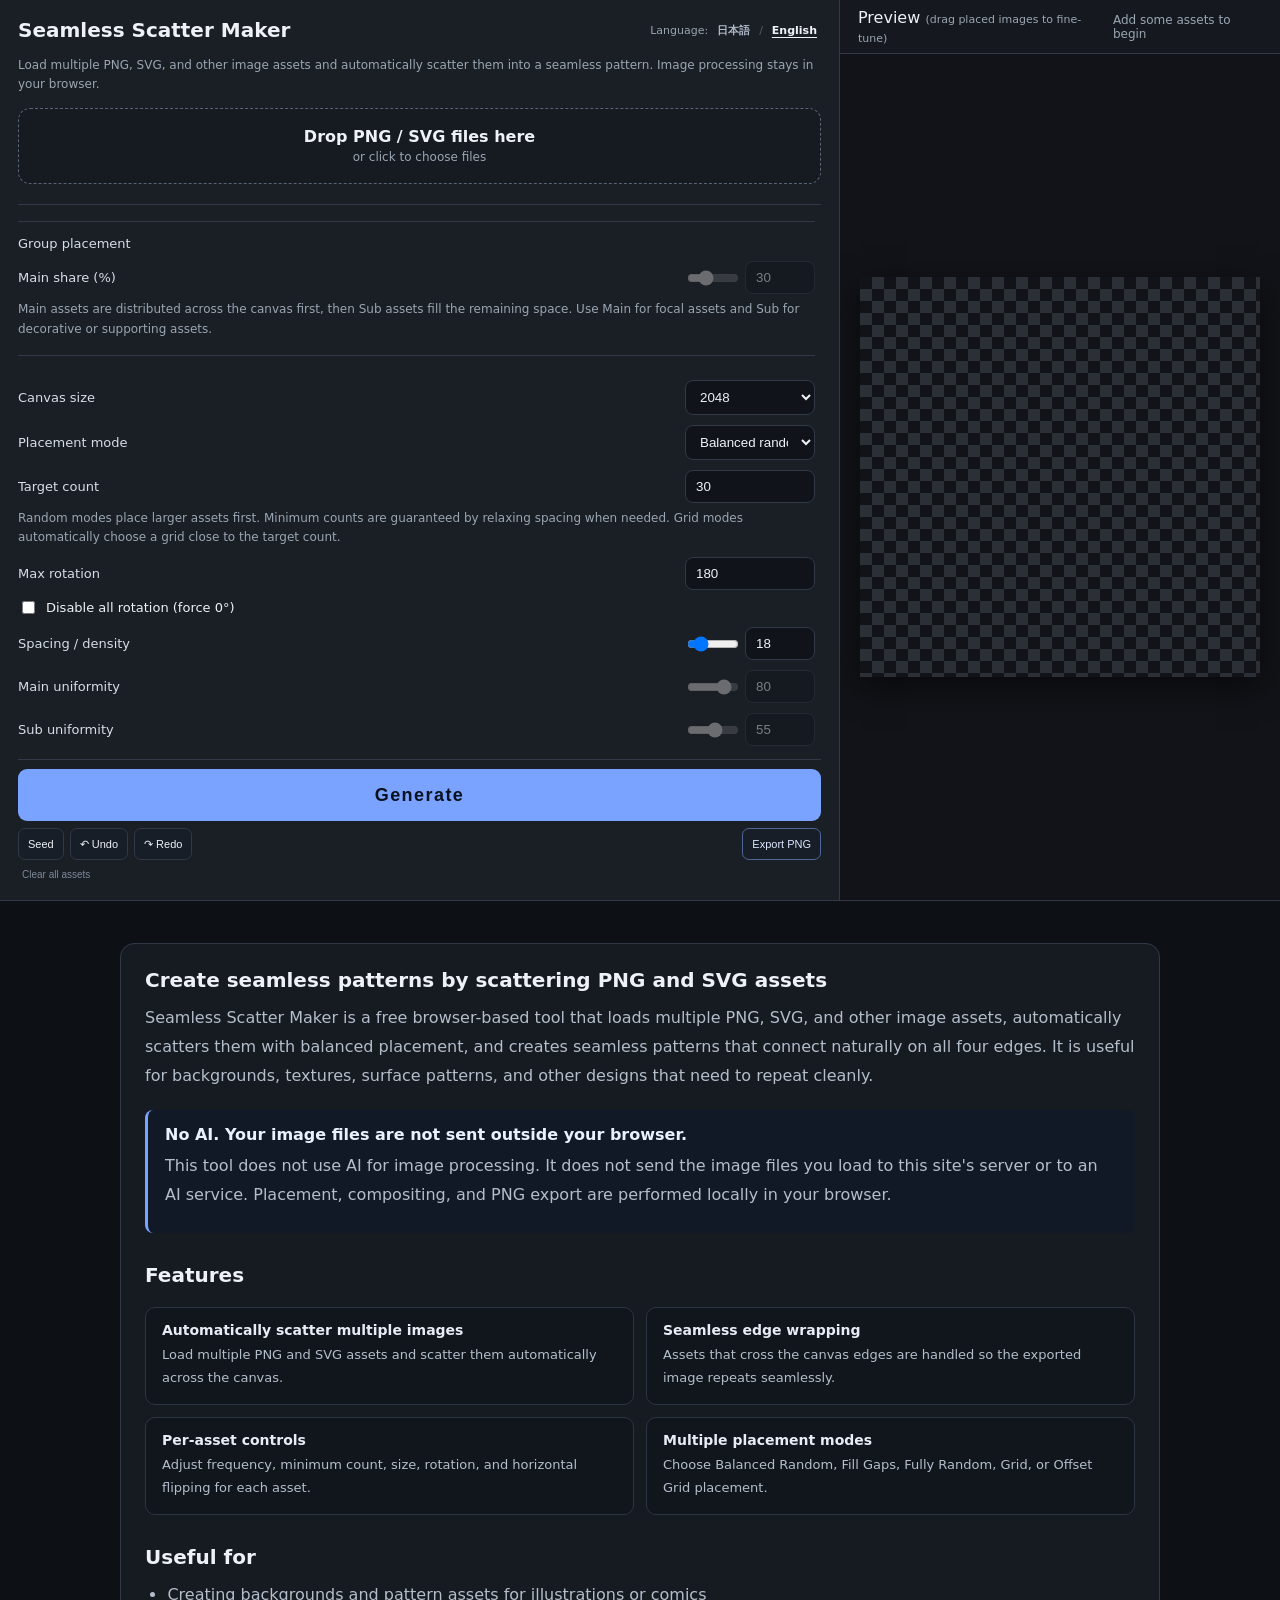
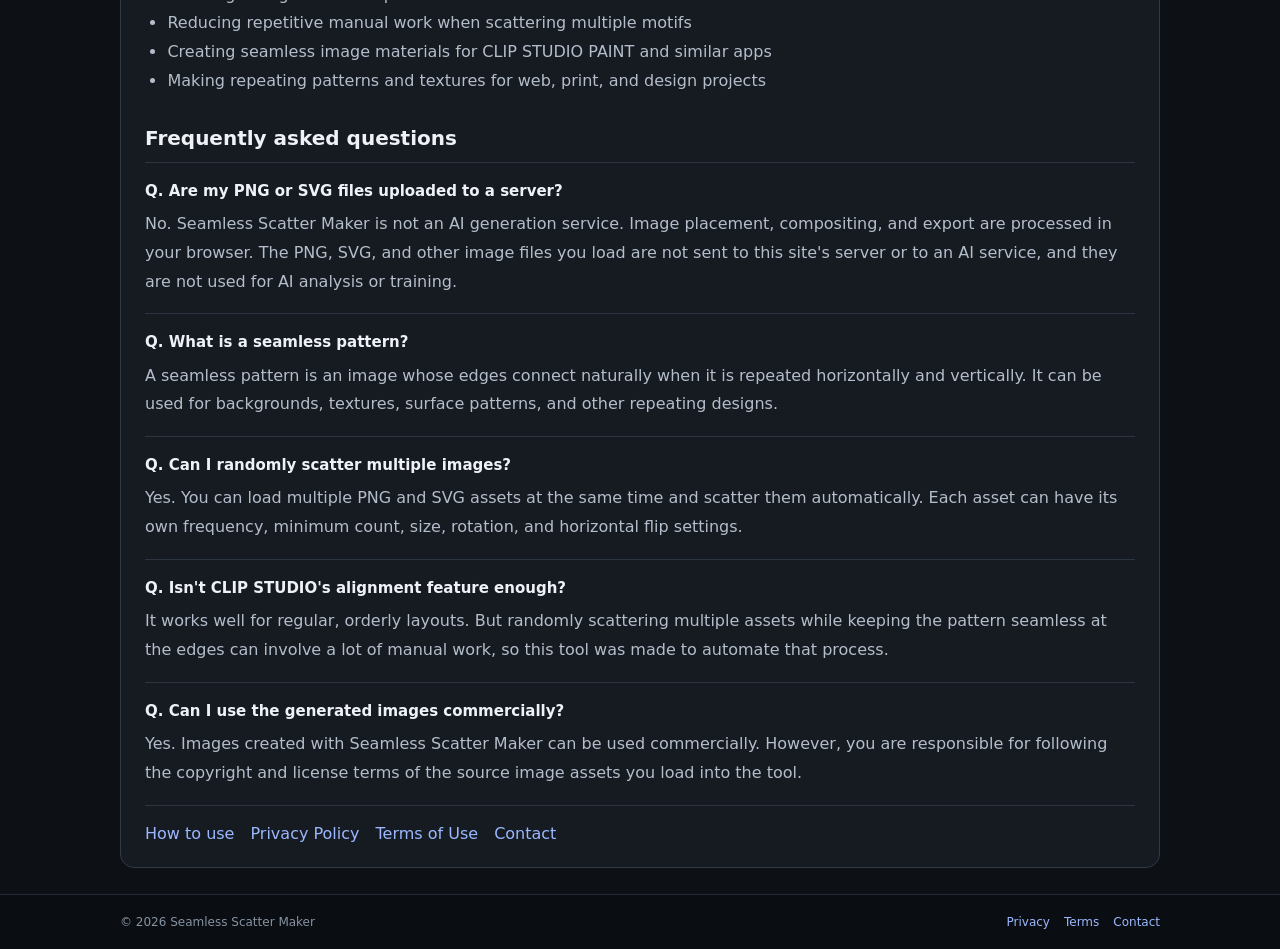
==== commit c0966e76: "Update index.html Add English SEO content" ====
--- a/index.html
+++ b/index.html
@@ -3,13 +3,94 @@
 <head>
 <meta charset="utf-8" />
 <meta name="viewport" content="width=device-width,initial-scale=1" />
-<meta name="description" content="複数のPNG・SVG素材をブラウザ上でランダム配置し、シームレスなパターン画像を作成できる無料ツール。画像は端末内で処理されます。" />
+<meta name="description" content="複数のPNG・SVG画像を自動でランダム配置し、繰り返し使えるシームレスパターンを作成できる無料ブラウザツール。AI不使用・画像ファイルは外部送信せずブラウザ内で処理します。" />
 <meta name="robots" content="index,follow" />
+<link rel="canonical" href="https://seamless-scatter-maker.pages.dev/" />
 <meta property="og:type" content="website" />
-<meta property="og:title" content="Seamless Scatter Maker" />
-<meta property="og:description" content="PNG・SVG素材からシームレスな散布パターンを作成。画像処理はブラウザ内で完結します。" />
+<meta property="og:locale" content="ja_JP" />
+<meta property="og:site_name" content="Seamless Scatter Maker" />
+<meta property="og:url" content="https://seamless-scatter-maker.pages.dev/" />
+<meta property="og:title" content="PNG・SVGをランダム配置してシームレスパターンを作る無料ツール | Seamless Scatter Maker" />
+<meta property="og:description" content="複数のPNG・SVG素材を自動で散らしてシームレスパターンを作成。AI不使用・画像ファイルは外部送信せず、ブラウザ内で処理します。" />
+<meta name="twitter:card" content="summary" />
+<meta name="twitter:title" content="PNG・SVGをランダム配置してシームレスパターンを作る無料ツール" />
+<meta name="twitter:description" content="複数画像を自動で散らしてシームレス化。AI不使用・ブラウザ内処理の無料ツール。" />
 <link rel="stylesheet" href="site.css" />
-<title>Seamless Scatter Maker | シームレスパターン作成ツール</title>
+<title>PNG・SVGをランダム配置してシームレスパターンを作る無料ツール | Seamless Scatter Maker</title>
+<script type="application/ld+json">
+{
+  "@context": "https://schema.org",
+  "@graph": [
+    {
+      "@type": "SoftwareApplication",
+      "name": "Seamless Scatter Maker",
+      "url": "https://seamless-scatter-maker.pages.dev/",
+      "applicationCategory": "DesignApplication",
+      "operatingSystem": "Web",
+      "isAccessibleForFree": true,
+      "description": "複数のPNG・SVG画像を自動でランダム配置し、繰り返し使えるシームレスパターンを作成できる無料ブラウザツール。画像処理はブラウザ内で完結します。",
+      "offers": {
+        "@type": "Offer",
+        "price": "0",
+        "priceCurrency": "JPY"
+      },
+      "featureList": [
+        "複数のPNG・SVG画像を読み込み",
+        "ランダム配置・均等配置",
+        "シームレスな上下左右の繰り返し",
+        "素材ごとの重み・最低配置数・サイズ・回転・左右反転設定",
+        "PNG書き出し",
+        "ブラウザ内でのローカル画像処理"
+      ]
+    },
+    {
+      "@type": "FAQPage",
+      "mainEntity": [
+        {
+          "@type": "Question",
+          "name": "PNGやSVGはサーバーにアップロードされますか？",
+          "acceptedAnswer": {
+            "@type": "Answer",
+            "text": "いいえ。Seamless Scatter MakerはAI生成サービスではなく、画像の配置・合成・書き出しをブラウザ内で処理します。読み込んだPNG・SVGなどの画像ファイルを、当サイトのサーバーやAIサービスへ送信する処理はありません。画像をAIの解析や学習に使用することもありません。"
+          }
+        },
+        {
+          "@type": "Question",
+          "name": "シームレスパターンとは何ですか？",
+          "acceptedAnswer": {
+            "@type": "Answer",
+            "text": "上下左右に繰り返し並べても、画像の境界が自然につながって見えるパターン画像です。背景、テクスチャ、柄素材などに使えます。"
+          }
+        },
+        {
+          "@type": "Question",
+          "name": "複数画像をランダム配置できますか？",
+          "acceptedAnswer": {
+            "@type": "Answer",
+            "text": "はい。複数のPNG・SVGなどを同時に読み込み、自動で散らして配置できます。素材ごとに出現しやすさ、最低配置数、サイズ、回転、左右反転なども調整できます。"
+          }
+        },
+        {
+          "@type": "Question",
+          "name": "CLIP STUDIO（クリスタ）の整列で十分じゃない？",
+          "acceptedAnswer": {
+            "@type": "Answer",
+            "text": "規則的に並べるなら十分です。ただ、複数の素材をランダムに散らして、端まで自然につながるシームレスパターンを作るには手作業が多かったので、このツールを作りました。"
+          }
+        },
+        {
+          "@type": "Question",
+          "name": "商用利用できますか？",
+          "acceptedAnswer": {
+            "@type": "Answer",
+            "text": "はい。Seamless Scatter Makerで作成した画像は商用利用できます。ただし、読み込んだ画像素材そのものの著作権や利用規約については、各素材の権利者が定める条件に従ってください。"
+          }
+        }
+      ]
+    }
+  ]
+}
+</script>
 <style>
   :root{
     --bg:#111318; --panel:#1a1e25; --panel2:#202632; --text:#eef2f7;
@@ -452,6 +533,67 @@
     .thumbs.compact{height:96px;min-height:96px;flex-basis:96px}
   }
 
+
+  .seo-grid{
+    display:grid;
+    grid-template-columns:repeat(2,minmax(0,1fr));
+    gap:12px;
+    margin:20px 0 4px;
+  }
+  .seo-feature{
+    padding:14px 16px;
+    border:1px solid #2c3542;
+    border-radius:10px;
+    background:#11161d;
+  }
+  .seo-feature strong{display:block;margin-bottom:5px;font-size:14px;color:#e8edf5}
+  .seo-feature p{margin:0;font-size:13px}
+  .privacy-callout{
+    margin:20px 0;
+    padding:15px 17px;
+    border-left:3px solid var(--accent);
+    border-radius:8px;
+    background:#111927;
+  }
+  .privacy-callout strong{display:block;margin-bottom:5px;color:#e9f0ff}
+  .public-card h3{
+    margin:24px 0 7px;
+    font-size:16px;
+    line-height:1.55;
+    color:#eef2f7;
+  }
+  .public-card ul{
+    margin:8px 0 0;
+    padding-left:1.4em;
+    color:#b4becb;
+    line-height:1.8;
+  }
+  .faq-list{
+    margin-top:8px;
+    border-top:1px solid #2c3542;
+  }
+  .faq-item{
+    padding:17px 0;
+    border-bottom:1px solid #2c3542;
+  }
+  .faq-item h3{margin:0 0 7px;font-size:15px}
+  .faq-item p{margin:0}
+  .seo-section-title{margin-top:30px !important}
+  .seo-en-summary{
+    margin-top:28px;
+    padding-top:22px;
+    border-top:1px solid #313946;
+  }
+  .seo-en-summary h2{font-size:17px}
+  .public-lang-en{display:none}
+  html[lang="en"] .public-lang-ja{display:none}
+  html[lang="en"] .public-lang-en{display:block}
+  html[lang="ja"] .public-lang-ja{display:block}
+  html[lang="ja"] .public-lang-en{display:none}
+  @media(max-width:680px){
+    .seo-grid{grid-template-columns:1fr}
+    .seo-feature{padding:13px 14px}
+  }
 </style>
 </head>
 <body>
@@ -466,7 +608,7 @@
         <button id="langEn" class="langChoice" type="button">English</button>
       </div>
     </div>
-    <div class="hint"><span data-i18n="intro">透過PNGを複数読み込んで、ランダム配置したシームレス素材を作ります。処理はブラウザ内だけで完結します。</span></div>
+    <div class="hint"><span data-i18n="intro">PNG・SVGなどの画像素材を複数読み込んで、自動でランダム配置したシームレスパターンを作ります。画像処理はブラウザ内だけで完結します。</span></div>
 
     <div id="drop" class="drop">
       <strong data-i18n="dropTitle">PNG / SVGをドロップ</strong><br>
@@ -621,7 +763,7 @@
 
 const I18N = {
   ja: {
-    intro:'PNG・SVGなどの画像素材を複数読み込んで、ランダム配置したシームレス素材を作ります。処理はブラウザ内だけで完結します。',
+    intro:'PNG・SVGなどの画像素材を複数読み込んで、自動でランダム配置したシームレスパターンを作ります。画像処理はブラウザ内だけで完結します。',
     dropTitle:'PNG / SVGをドロップ', dropSub:'またはクリックして選択', assetSettings:'素材ごとの設定',
     asset:'素材', group:'グループ', weight:'重み', minimum:'最低', scalePct:'倍率%', flipPct:'反転率%', placementStats:'配置数',
     allOn:'全ON', allOff:'全OFF', weightNote:'「重み」は出現しやすさです。サイズ変更OFFは固定100%、ONの素材だけ指定倍率を使います。',
@@ -657,7 +799,7 @@
     pngExportError:'PNG書き出しに失敗しました。'
   },
   en: {
-    intro:'Load PNG, SVG, and other image assets and scatter them into a seamless tile. All processing stays in your browser.',
+    intro:'Load multiple PNG, SVG, and other image assets and automatically scatter them into a seamless pattern. Image processing stays in your browser.',
     dropTitle:'Drop PNG / SVG files here', dropSub:'or click to choose files', assetSettings:'Per-asset settings',
     asset:'Asset', group:'Group', weight:'Weight', minimum:'Min', scalePct:'Scale %', flipPct:'Flip %', placementStats:'Placement',
     allOn:'All ON', allOff:'All OFF', weightNote:'Weight controls relative frequency. Size OFF uses a fixed 100%; only assets with Size ON use their custom scale.',
@@ -2320,28 +2462,203 @@
 applyLanguage();
 </script>
 
-<section class="public-content" aria-labelledby="about-title">
+<section class="public-content" aria-label="Seamless Scatter Maker information">
   <!-- ADSENSE_BOTTOM_SLOT_START
        AdSense承認後、ここに広告ユニットのコードを貼り付けてください。
        生成ボタンや書き出しボタンのすぐ隣には広告を置かない設計にしています。
        ADSENSE_BOTTOM_SLOT_END -->
 
   <div class="public-card">
-    <h2 id="about-title">Seamless Scatter Makerについて</h2>
-    <p>
-      PNG・SVGなどの画像素材を複数読み込み、ランダム配置・グリッド配置・互い違い配置で
-      シームレスなパターン画像を作成できる無料ブラウザツールです。
-    </p>
-    <p>
-      読み込んだ画像は、このツール自身の処理ではサーバーへ送信せず、
-      お使いのブラウザ内で配置・合成・PNG書き出しを行います。
-    </p>
-    <nav class="public-links" aria-label="Site information">
-      <a href="how-to.html">使い方 / How to use</a>
-      <a href="privacy.html">プライバシーポリシー</a>
-      <a href="terms.html">利用規約</a>
-      <a href="contact.html">お問い合わせ</a>
-    </nav>
+    <div class="public-lang-ja" lang="ja">
+      <h2 id="about-title-ja">PNG・SVGをランダム配置してシームレスパターンを作る</h2>
+      <p>
+        Seamless Scatter Makerは、複数のPNG・SVGなどの画像素材を読み込み、
+        自動でバランスよく散らして、上下左右が自然につながるシームレスパターンを作成できる無料ブラウザツールです。
+        背景・テクスチャ・柄素材など、同じ画像を繰り返して使いたい場面に向いています。
+      </p>
+
+      <div class="privacy-callout">
+        <strong>AI不使用・画像ファイルは外部に送信しません</strong>
+        <p>
+          本ツールの画像処理にAIは使用していません。読み込んだ画像ファイルを当サイトのサーバーやAIサービスへ送信する処理はなく、
+          配置・合成・PNG書き出しはブラウザ内で行います。
+        </p>
+      </div>
+
+      <h2 class="seo-section-title">できること</h2>
+      <div class="seo-grid">
+        <div class="seo-feature">
+          <strong>複数画像をまとめて自動配置</strong>
+          <p>PNG・SVGなどの素材を複数読み込み、ランダムに散らして配置できます。</p>
+        </div>
+        <div class="seo-feature">
+          <strong>シームレスにつながる配置</strong>
+          <p>上下左右の端をまたいだ素材も考慮し、繰り返したときにつながるパターンを作ります。</p>
+        </div>
+        <div class="seo-feature">
+          <strong>素材ごとに細かく調整</strong>
+          <p>出現しやすさ、最低配置数、サイズ、回転、左右反転などを素材ごとに設定できます。</p>
+        </div>
+        <div class="seo-feature">
+          <strong>ランダム以外の配置にも対応</strong>
+          <p>均等ランダム、空白を埋める配置、完全ランダム、グリッド、互い違い配置を選べます。</p>
+        </div>
+      </div>
+
+      <h2 class="seo-section-title">こんな用途に</h2>
+      <ul>
+        <li>イラストや漫画の背景・柄素材を作りたいとき</li>
+        <li>複数のモチーフを手作業で何度も散らす作業を減らしたいとき</li>
+        <li>CLIP STUDIO PAINTなどで使うシームレス画像素材を作りたいとき</li>
+        <li>Web・印刷・デザイン用の繰り返しパターンやテクスチャを作りたいとき</li>
+      </ul>
+
+      <h2 class="seo-section-title">よくある質問</h2>
+      <div class="faq-list">
+        <section class="faq-item">
+          <h3>Q. PNGやSVGはサーバーにアップロードされますか？</h3>
+          <p>
+            いいえ。Seamless Scatter MakerはAI生成サービスではなく、画像の配置・合成・書き出しをブラウザ内で処理します。
+            読み込んだPNG・SVGなどの画像ファイルを、当サイトのサーバーやAIサービスへ送信する処理はありません。
+            画像をAIの解析や学習に使用することもありません。
+          </p>
+        </section>
+
+        <section class="faq-item">
+          <h3>Q. シームレスパターンとは何ですか？</h3>
+          <p>
+            上下左右に繰り返し並べても、画像の境界が自然につながって見えるパターン画像です。
+            背景、テクスチャ、柄素材などに使えます。
+          </p>
+        </section>
+
+        <section class="faq-item">
+          <h3>Q. 複数画像をランダム配置できますか？</h3>
+          <p>
+            はい。複数のPNG・SVGなどを同時に読み込み、自動で散らして配置できます。
+            素材ごとに出現しやすさ、最低配置数、サイズ、回転、左右反転なども調整できます。
+          </p>
+        </section>
+
+        <section class="faq-item">
+          <h3>Q. CLIP STUDIO（クリスタ）の整列で十分じゃない？</h3>
+          <p>
+            規則的に並べるなら十分です。ただ、複数の素材をランダムに散らして、端まで自然につながるシームレスパターンを作るには
+            手作業が多かったので、このツールを作りました。
+          </p>
+        </section>
+
+        <section class="faq-item">
+          <h3>Q. 商用利用できますか？</h3>
+          <p>
+            はい。Seamless Scatter Makerで作成した画像は商用利用できます。
+            ただし、読み込んだ画像素材そのものの著作権や利用規約については、各素材の権利者が定める条件に従ってください。
+          </p>
+        </section>
+      </div>
+
+      <nav class="public-links" aria-label="サイト情報">
+        <a href="how-to.html">使い方</a>
+        <a href="privacy.html">プライバシーポリシー</a>
+        <a href="terms.html">利用規約</a>
+        <a href="contact.html">お問い合わせ</a>
+      </nav>
+    </div>
+
+    <div class="public-lang-en" lang="en">
+      <h2 id="about-title-en">Create seamless patterns by scattering PNG and SVG assets</h2>
+      <p>
+        Seamless Scatter Maker is a free browser-based tool that loads multiple PNG, SVG, and other image assets,
+        automatically scatters them with balanced placement, and creates seamless patterns that connect naturally on all four edges.
+        It is useful for backgrounds, textures, surface patterns, and other designs that need to repeat cleanly.
+      </p>
+
+      <div class="privacy-callout">
+        <strong>No AI. Your image files are not sent outside your browser.</strong>
+        <p>
+          This tool does not use AI for image processing. It does not send the image files you load to this site's server or to an AI service.
+          Placement, compositing, and PNG export are performed locally in your browser.
+        </p>
+      </div>
+
+      <h2 class="seo-section-title">Features</h2>
+      <div class="seo-grid">
+        <div class="seo-feature">
+          <strong>Automatically scatter multiple images</strong>
+          <p>Load multiple PNG and SVG assets and scatter them automatically across the canvas.</p>
+        </div>
+        <div class="seo-feature">
+          <strong>Seamless edge wrapping</strong>
+          <p>Assets that cross the canvas edges are handled so the exported image repeats seamlessly.</p>
+        </div>
+        <div class="seo-feature">
+          <strong>Per-asset controls</strong>
+          <p>Adjust frequency, minimum count, size, rotation, and horizontal flipping for each asset.</p>
+        </div>
+        <div class="seo-feature">
+          <strong>Multiple placement modes</strong>
+          <p>Choose Balanced Random, Fill Gaps, Fully Random, Grid, or Offset Grid placement.</p>
+        </div>
+      </div>
+
+      <h2 class="seo-section-title">Useful for</h2>
+      <ul>
+        <li>Creating backgrounds and pattern assets for illustrations or comics</li>
+        <li>Reducing repetitive manual work when scattering multiple motifs</li>
+        <li>Creating seamless image materials for CLIP STUDIO PAINT and similar apps</li>
+        <li>Making repeating patterns and textures for web, print, and design projects</li>
+      </ul>
+
+      <h2 class="seo-section-title">Frequently asked questions</h2>
+      <div class="faq-list">
+        <section class="faq-item">
+          <h3>Q. Are my PNG or SVG files uploaded to a server?</h3>
+          <p>
+            No. Seamless Scatter Maker is not an AI generation service. Image placement, compositing, and export are processed in your browser.
+            The PNG, SVG, and other image files you load are not sent to this site's server or to an AI service, and they are not used for AI analysis or training.
+          </p>
+        </section>
+
+        <section class="faq-item">
+          <h3>Q. What is a seamless pattern?</h3>
+          <p>
+            A seamless pattern is an image whose edges connect naturally when it is repeated horizontally and vertically.
+            It can be used for backgrounds, textures, surface patterns, and other repeating designs.
+          </p>
+        </section>
+
+        <section class="faq-item">
+          <h3>Q. Can I randomly scatter multiple images?</h3>
+          <p>
+            Yes. You can load multiple PNG and SVG assets at the same time and scatter them automatically.
+            Each asset can have its own frequency, minimum count, size, rotation, and horizontal flip settings.
+          </p>
+        </section>
+
+        <section class="faq-item">
+          <h3>Q. Isn't CLIP STUDIO's alignment feature enough?</h3>
+          <p>
+            It works well for regular, orderly layouts. But randomly scattering multiple assets while keeping the pattern seamless at the edges can involve a lot of manual work,
+            so this tool was made to automate that process.
+          </p>
+        </section>
+
+        <section class="faq-item">
+          <h3>Q. Can I use the generated images commercially?</h3>
+          <p>
+            Yes. Images created with Seamless Scatter Maker can be used commercially.
+            However, you are responsible for following the copyright and license terms of the source image assets you load into the tool.
+          </p>
+        </section>
+      </div>
+
+      <nav class="public-links" aria-label="Site information">
+        <a href="how-to.html">How to use</a>
+        <a href="privacy.html">Privacy Policy</a>
+        <a href="terms.html">Terms of Use</a>
+        <a href="contact.html">Contact</a>
+      </nav>
+    </div>
   </div>
 </section>
 
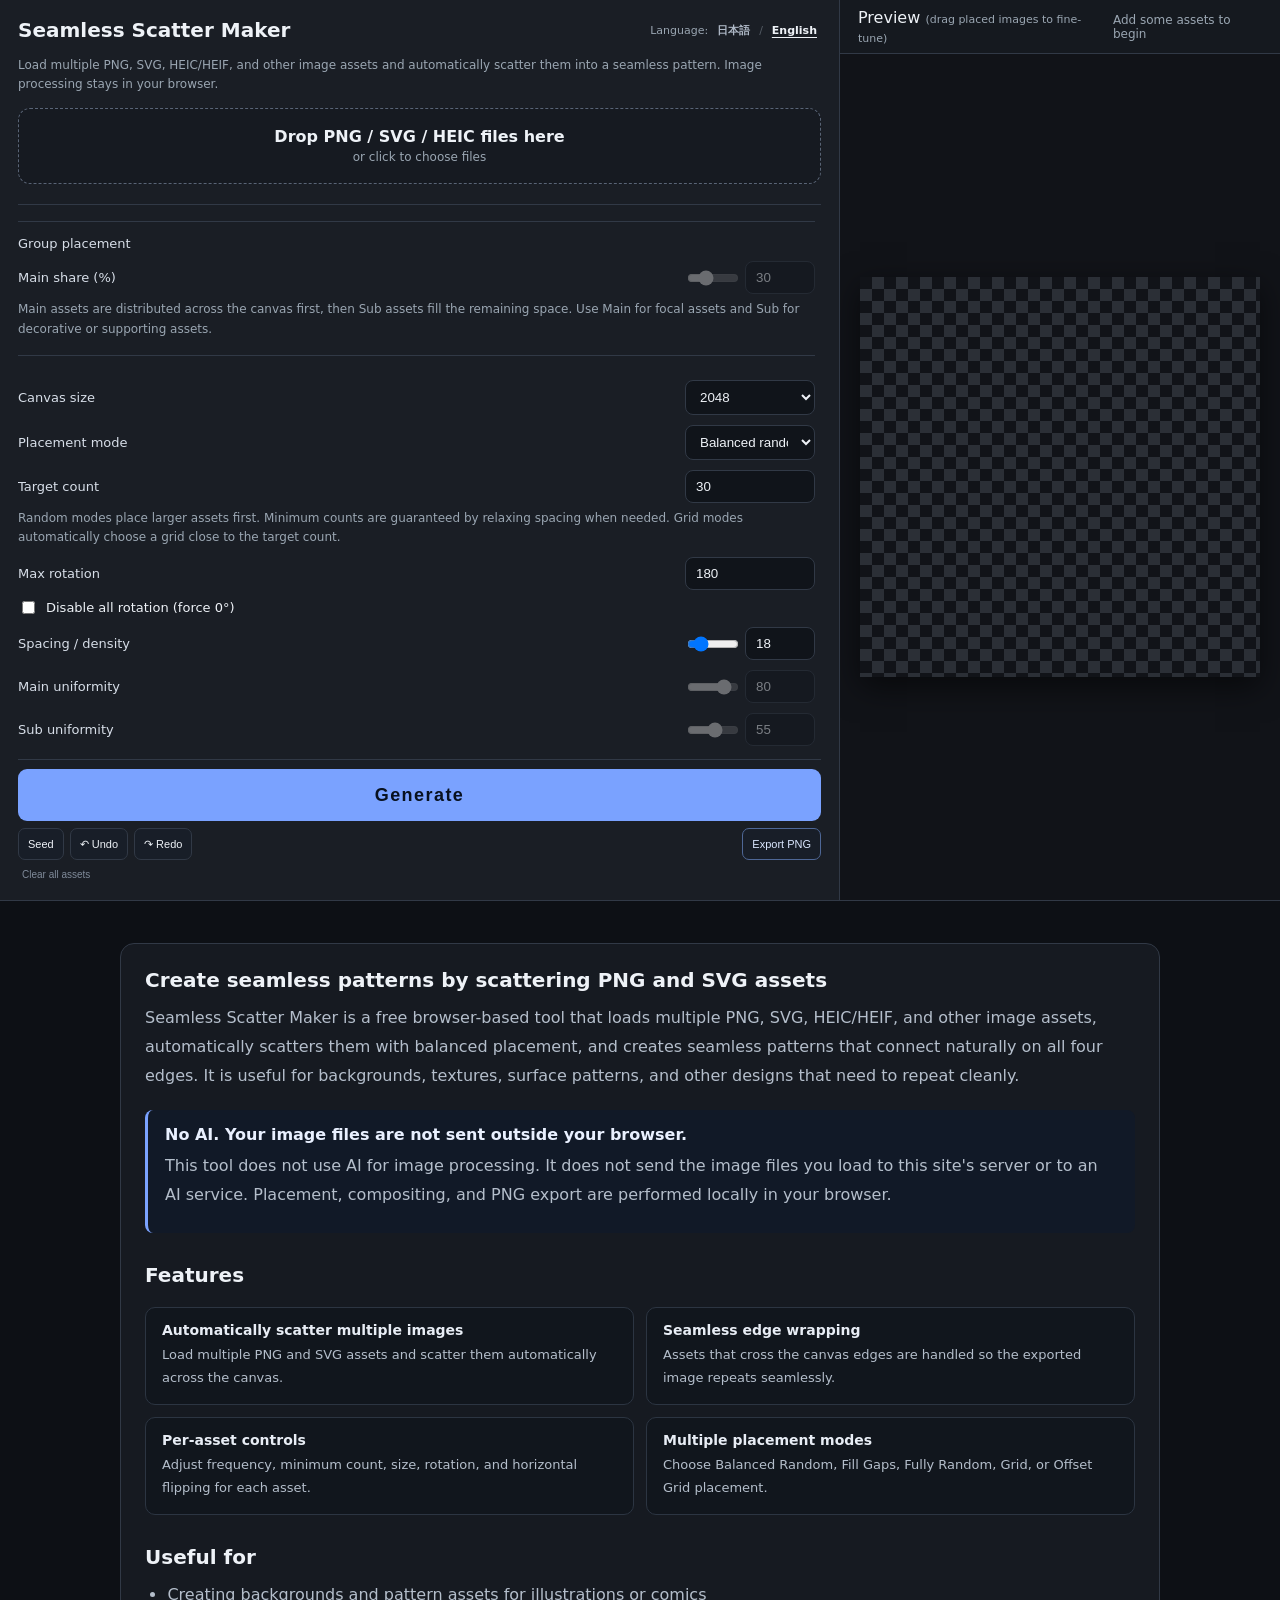
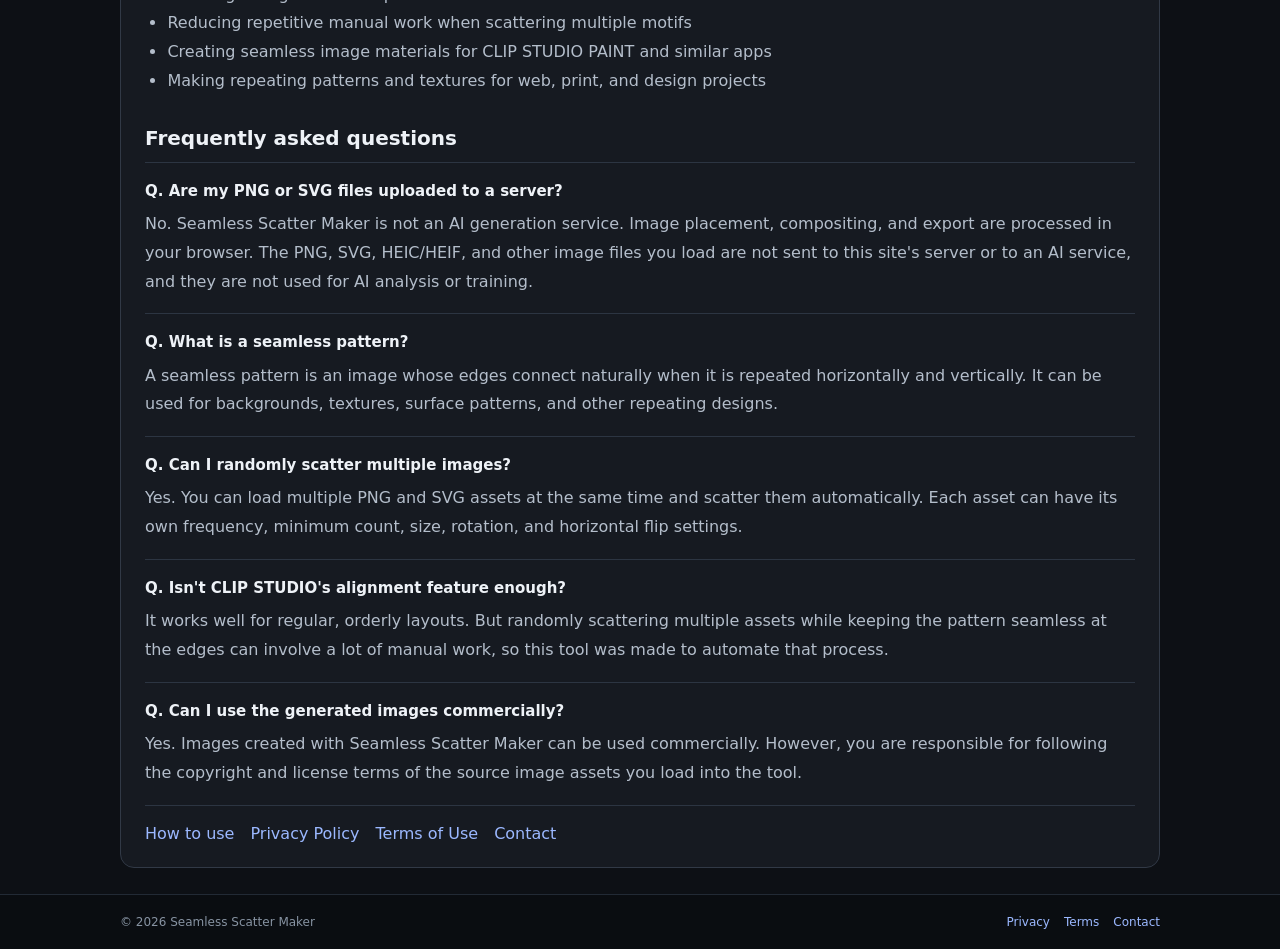
==== commit cfa910d5: "Update index.html Add HEIC and HEIF support" ====
--- a/index.html
+++ b/index.html
@@ -3,7 +3,7 @@
 <head>
 <meta charset="utf-8" />
 <meta name="viewport" content="width=device-width,initial-scale=1" />
-<meta name="description" content="複数のPNG・SVG画像を自動でランダム配置し、繰り返し使えるシームレスパターンを作成できる無料ブラウザツール。AI不使用・画像ファイルは外部送信せずブラウザ内で処理します。" />
+<meta name="description" content="複数のPNG・SVG・HEIC/HEIF画像を自動でランダム配置し、繰り返し使えるシームレスパターンを作成できる無料ブラウザツール。AI不使用・画像ファイルは外部送信せずブラウザ内で処理します。" />
 <meta name="robots" content="index,follow" />
 <link rel="canonical" href="https://seamless-scatter-maker.pages.dev/" />
 <meta property="og:type" content="website" />
@@ -11,7 +11,7 @@
 <meta property="og:site_name" content="Seamless Scatter Maker" />
 <meta property="og:url" content="https://seamless-scatter-maker.pages.dev/" />
 <meta property="og:title" content="PNG・SVGをランダム配置してシームレスパターンを作る無料ツール | Seamless Scatter Maker" />
-<meta property="og:description" content="複数のPNG・SVG素材を自動で散らしてシームレスパターンを作成。AI不使用・画像ファイルは外部送信せず、ブラウザ内で処理します。" />
+<meta property="og:description" content="複数のPNG・SVG・HEIC/HEIF素材を自動で散らしてシームレスパターンを作成。AI不使用・画像ファイルは外部送信せず、ブラウザ内で処理します。" />
 <meta name="twitter:card" content="summary" />
 <meta name="twitter:title" content="PNG・SVGをランダム配置してシームレスパターンを作る無料ツール" />
 <meta name="twitter:description" content="複数画像を自動で散らしてシームレス化。AI不使用・ブラウザ内処理の無料ツール。" />
@@ -28,14 +28,14 @@
       "applicationCategory": "DesignApplication",
       "operatingSystem": "Web",
       "isAccessibleForFree": true,
-      "description": "複数のPNG・SVG画像を自動でランダム配置し、繰り返し使えるシームレスパターンを作成できる無料ブラウザツール。画像処理はブラウザ内で完結します。",
+      "description": "複数のPNG・SVG・HEIC/HEIF画像を自動でランダム配置し、繰り返し使えるシームレスパターンを作成できる無料ブラウザツール。画像処理はブラウザ内で完結します。",
       "offers": {
         "@type": "Offer",
         "price": "0",
         "priceCurrency": "JPY"
       },
       "featureList": [
-        "複数のPNG・SVG画像を読み込み",
+        "複数のPNG・SVG・HEIC/HEIF画像を読み込み",
         "ランダム配置・均等配置",
         "シームレスな上下左右の繰り返し",
         "素材ごとの重み・最低配置数・サイズ・回転・左右反転設定",
@@ -51,7 +51,7 @@
           "name": "PNGやSVGはサーバーにアップロードされますか？",
           "acceptedAnswer": {
             "@type": "Answer",
-            "text": "いいえ。Seamless Scatter MakerはAI生成サービスではなく、画像の配置・合成・書き出しをブラウザ内で処理します。読み込んだPNG・SVGなどの画像ファイルを、当サイトのサーバーやAIサービスへ送信する処理はありません。画像をAIの解析や学習に使用することもありません。"
+            "text": "いいえ。Seamless Scatter MakerはAI生成サービスではなく、画像の配置・合成・書き出しをブラウザ内で処理します。読み込んだPNG・SVG・HEIC/HEIFなどの画像ファイルを、当サイトのサーバーやAIサービスへ送信する処理はありません。画像をAIの解析や学習に使用することもありません。"
           }
         },
         {
@@ -67,7 +67,7 @@
           "name": "複数画像をランダム配置できますか？",
           "acceptedAnswer": {
             "@type": "Answer",
-            "text": "はい。複数のPNG・SVGなどを同時に読み込み、自動で散らして配置できます。素材ごとに出現しやすさ、最低配置数、サイズ、回転、左右反転なども調整できます。"
+            "text": "はい。複数のPNG・SVG・HEIC/HEIFなどを同時に読み込み、自動で散らして配置できます。素材ごとに出現しやすさ、最低配置数、サイズ、回転、左右反転なども調整できます。"
           }
         },
         {
@@ -595,6 +595,9 @@
     .seo-feature{padding:13px 14px}
   }
 </style>
+<!-- Google AdSense -->
+<script async src="https://pagead2.googlesyndication.com/pagead/js/adsbygoogle.js?client=ca-pub-3383278873011058"
+     crossorigin="anonymous"></script>
 </head>
 <body>
 <div class="wrap">
@@ -608,12 +611,12 @@
         <button id="langEn" class="langChoice" type="button">English</button>
       </div>
     </div>
-    <div class="hint"><span data-i18n="intro">PNG・SVGなどの画像素材を複数読み込んで、自動でランダム配置したシームレスパターンを作ります。画像処理はブラウザ内だけで完結します。</span></div>
+    <div class="hint"><span data-i18n="intro">PNG・SVG・HEIC/HEIFなどの画像素材を複数読み込んで、自動でランダム配置したシームレスパターンを作ります。画像処理はブラウザ内だけで完結します。</span></div>
 
     <div id="drop" class="drop">
-      <strong data-i18n="dropTitle">PNG / SVGをドロップ</strong><br>
+      <strong data-i18n="dropTitle">PNG / SVG / HEICをドロップ</strong><br>
       <span style="font-size:12px;color:#9aa6b2" data-i18n="dropSub">またはクリックして選択</span>
-      <input id="fileInput" type="file" accept="image/png,image/webp,image/jpeg,image/svg+xml,.svg" multiple>
+      <input id="fileInput" type="file" accept="image/png,image/webp,image/jpeg,image/svg+xml,image/heic,image/heif,.svg,.heic,.heif" multiple>
     </div>
     <div id="thumbs" class="thumbs"></div>
     <div class="settingsScroll">
@@ -763,8 +766,8 @@
 
 const I18N = {
   ja: {
-    intro:'PNG・SVGなどの画像素材を複数読み込んで、自動でランダム配置したシームレスパターンを作ります。画像処理はブラウザ内だけで完結します。',
-    dropTitle:'PNG / SVGをドロップ', dropSub:'またはクリックして選択', assetSettings:'素材ごとの設定',
+    intro:'PNG・SVG・HEIC/HEIFなどの画像素材を複数読み込んで、自動でランダム配置したシームレスパターンを作ります。画像処理はブラウザ内だけで完結します。',
+    dropTitle:'PNG / SVG / HEICをドロップ', dropSub:'またはクリックして選択', assetSettings:'素材ごとの設定',
     asset:'素材', group:'グループ', weight:'重み', minimum:'最低', scalePct:'倍率%', flipPct:'反転率%', placementStats:'配置数',
     allOn:'全ON', allOff:'全OFF', weightNote:'「重み」は出現しやすさです。サイズ変更OFFは固定100%、ONの素材だけ指定倍率を使います。',
     sizePreview:'サイズ比率プレビュー', groupPlacement:'グループ配置', mainShare:'メイン割合 (%)',
@@ -793,14 +796,14 @@
     addAssetsAlert:'先にPNGまたはSVG素材を追加してください。', modeGridLabel:'グリッド整列', modeOffsetLabel:'互い違い整列',
     balancedLabel:'均等ランダム', fillLabel:'空白を埋める', randomLabel:'完全ランダム',
     inputTarget:'入力目標', uniformity:'均一さ', rotationOff:'回転OFF', sequenceEven:'素材順も均等周期',
-    autoFit:'個をセル内へ自動縮小', svgLoadError:'SVGを読み込めませんでした', imageLoadError:'画像を読み込めませんでした',
+    autoFit:'個をセル内へ自動縮小', svgLoadError:'SVGを読み込めませんでした', imageLoadError:'画像を読み込めませんでした', heicLoadError:'HEIC/HEIFを読み込めませんでした', heicDecoderError:'HEIC/HEIF変換機能を読み込めませんでした。通信環境を確認してください。', heicConverting:'HEIC/HEIFを変換中…',
     svgTooLarge:'SVGファイルが大きすぎます（5MBまで）。', groupShareInactive:'メインとサブの両方があるときだけ「メイン割合」を使います。',
     assetRemovedReset:'素材を削除しました。配置を再生成してください。', nothingToExport:'先に生成してください。',
     pngExportError:'PNG書き出しに失敗しました。'
   },
   en: {
-    intro:'Load multiple PNG, SVG, and other image assets and automatically scatter them into a seamless pattern. Image processing stays in your browser.',
-    dropTitle:'Drop PNG / SVG files here', dropSub:'or click to choose files', assetSettings:'Per-asset settings',
+    intro:'Load multiple PNG, SVG, HEIC/HEIF, and other image assets and automatically scatter them into a seamless pattern. Image processing stays in your browser.',
+    dropTitle:'Drop PNG / SVG / HEIC files here', dropSub:'or click to choose files', assetSettings:'Per-asset settings',
     asset:'Asset', group:'Group', weight:'Weight', minimum:'Min', scalePct:'Scale %', flipPct:'Flip %', placementStats:'Placement',
     allOn:'All ON', allOff:'All OFF', weightNote:'Weight controls relative frequency. Size OFF uses a fixed 100%; only assets with Size ON use their custom scale.',
     sizePreview:'Size ratio preview', groupPlacement:'Group placement', mainShare:'Main share (%)',
@@ -829,7 +832,7 @@
     addAssetsAlert:'Add PNG or SVG assets first.', modeGridLabel:'Grid', modeOffsetLabel:'Offset grid',
     balancedLabel:'Balanced random', fillLabel:'Fill gaps', randomLabel:'Fully random',
     inputTarget:'input target', uniformity:'uniformity', rotationOff:'rotation OFF', sequenceEven:'even asset sequence',
-    autoFit:'auto-fit to cells', svgLoadError:'Could not load SVG', imageLoadError:'Could not load image',
+    autoFit:'auto-fit to cells', svgLoadError:'Could not load SVG', imageLoadError:'Could not load image', heicLoadError:'Could not load HEIC/HEIF', heicDecoderError:'Could not load the HEIC/HEIF decoder. Check your connection.', heicConverting:'Converting HEIC/HEIF…',
     svgTooLarge:'SVG file is too large (5 MB max).', groupShareInactive:'Main share is used only when both Main and Sub assets exist.',
     assetRemovedReset:'Asset removed. Generate again to refresh the placement.', nothingToExport:'Generate a pattern first.',
     pngExportError:'Could not export PNG.'
@@ -1553,6 +1556,62 @@
   return file.type === 'image/svg+xml' || /\.svg$/i.test(file.name);
 }
 
+function looksLikeHeicFile(file){
+  return /image\/(?:heic|heif)/i.test(file.type || '') || /\.(?:heic|heif)$/i.test(file.name || '');
+}
+
+async function isHeicFile(file){
+  if(looksLikeHeicFile(file)) return true;
+  try{
+    const bytes = new Uint8Array(await file.slice(0, 32).arrayBuffer());
+    const head = String.fromCharCode(...bytes);
+    if(!head.includes('ftyp')) return false;
+    return /(?:heic|heix|hevc|hevx|heim|heis|mif1|msf1)/i.test(head);
+  }catch(_){
+    return false;
+  }
+}
+
+const HEIC_DECODER_URL = 'https://cdn.jsdelivr.net/npm/heic-to@1.5.2/dist/iife/heic-to.js';
+let heicDecoderPromise = null;
+
+function ensureHeicDecoder(){
+  if(typeof window.HeicTo === 'function') return Promise.resolve(window.HeicTo);
+  if(heicDecoderPromise) return heicDecoderPromise;
+
+  heicDecoderPromise = new Promise((resolve, reject)=>{
+    const script = document.createElement('script');
+    script.src = HEIC_DECODER_URL;
+    script.async = true;
+    script.crossOrigin = 'anonymous';
+    script.onload = ()=>{
+      if(typeof window.HeicTo === 'function') resolve(window.HeicTo);
+      else reject(new Error(t('heicDecoderError')));
+    };
+    script.onerror = ()=>reject(new Error(t('heicDecoderError')));
+    document.head.appendChild(script);
+  });
+
+  return heicDecoderPromise;
+}
+
+async function convertHeicToPng(file){
+  const HeicTo = await ensureHeicDecoder();
+  const result = await HeicTo({ blob:file, type:'image/png' });
+  const blob = Array.isArray(result) ? result[0] : result;
+  if(!(blob instanceof Blob)) throw new Error(t('heicLoadError'));
+  return blob;
+}
+
+function loadImageFromUrl(url, message){
+  const img = new Image();
+  return new Promise((resolve, reject)=>{
+    img.onload = ()=>resolve(img);
+    img.onerror = ()=>reject(new Error(message));
+    img.src = url;
+  });
+}
+
 const MAX_SVG_BYTES = 5 * 1024 * 1024;
 const MAX_SVG_INTRINSIC = 4096;
 
@@ -1677,19 +1736,36 @@
 
 async function handleFiles(files){
   const imgs = files.filter(f =>
-    f.type.startsWith('image/') || /\.svg$/i.test(f.name)
+    f.type.startsWith('image/') || /\.(?:svg|heic|heif)$/i.test(f.name)
   );
 
   for(const file of imgs){
     let url = null;
     try{
-      url = await makeAssetUrl(file);
-      const img = new Image();
-      await new Promise((res, rej)=>{
-        img.onload = res;
-        img.onerror = () => rej(new Error(isSvgFile(file) ? t('svgLoadError') : t('imageLoadError')));
-        img.src = url;
-      });
+      const heic = await isHeicFile(file);
+      let img;
+
+      if(heic){
+        // Safari 17+ can decode HEIC natively. Try that first so iPhone users
+        // do not need any conversion or extra library download.
+        try{
+          url = URL.createObjectURL(file);
+          img = await loadImageFromUrl(url, t('heicLoadError'));
+        }catch(_nativeError){
+          if(url) URL.revokeObjectURL(url);
+          url = null;
+          statusEl.textContent = `${file.name}: ${t('heicConverting')}`;
+          const pngBlob = await convertHeicToPng(file);
+          url = URL.createObjectURL(pngBlob);
+          img = await loadImageFromUrl(url, t('heicLoadError'));
+        }
+      }else{
+        url = await makeAssetUrl(file);
+        img = await loadImageFromUrl(
+          url,
+          isSvgFile(file) ? t('svgLoadError') : t('imageLoadError')
+        );
+      }
 
       assets.push({
         name:file.name,
@@ -2472,7 +2548,7 @@
     <div class="public-lang-ja" lang="ja">
       <h2 id="about-title-ja">PNG・SVGをランダム配置してシームレスパターンを作る</h2>
       <p>
-        Seamless Scatter Makerは、複数のPNG・SVGなどの画像素材を読み込み、
+        Seamless Scatter Makerは、複数のPNG・SVG・HEIC/HEIFなどの画像素材を読み込み、
         自動でバランスよく散らして、上下左右が自然につながるシームレスパターンを作成できる無料ブラウザツールです。
         背景・テクスチャ・柄素材など、同じ画像を繰り返して使いたい場面に向いています。
       </p>
@@ -2489,7 +2565,7 @@
       <div class="seo-grid">
         <div class="seo-feature">
           <strong>複数画像をまとめて自動配置</strong>
-          <p>PNG・SVGなどの素材を複数読み込み、ランダムに散らして配置できます。</p>
+          <p>PNG・SVG・HEIC/HEIFなどの素材を複数読み込み、ランダムに散らして配置できます。</p>
         </div>
         <div class="seo-feature">
           <strong>シームレスにつながる配置</strong>
@@ -2519,7 +2595,7 @@
           <h3>Q. PNGやSVGはサーバーにアップロードされますか？</h3>
           <p>
             いいえ。Seamless Scatter MakerはAI生成サービスではなく、画像の配置・合成・書き出しをブラウザ内で処理します。
-            読み込んだPNG・SVGなどの画像ファイルを、当サイトのサーバーやAIサービスへ送信する処理はありません。
+            読み込んだPNG・SVG・HEIC/HEIFなどの画像ファイルを、当サイトのサーバーやAIサービスへ送信する処理はありません。
             画像をAIの解析や学習に使用することもありません。
           </p>
         </section>
@@ -2535,7 +2611,7 @@
         <section class="faq-item">
           <h3>Q. 複数画像をランダム配置できますか？</h3>
           <p>
-            はい。複数のPNG・SVGなどを同時に読み込み、自動で散らして配置できます。
+            はい。複数のPNG・SVG・HEIC/HEIFなどを同時に読み込み、自動で散らして配置できます。
             素材ごとに出現しやすさ、最低配置数、サイズ、回転、左右反転なども調整できます。
           </p>
         </section>
@@ -2568,7 +2644,7 @@
     <div class="public-lang-en" lang="en">
       <h2 id="about-title-en">Create seamless patterns by scattering PNG and SVG assets</h2>
       <p>
-        Seamless Scatter Maker is a free browser-based tool that loads multiple PNG, SVG, and other image assets,
+        Seamless Scatter Maker is a free browser-based tool that loads multiple PNG, SVG, HEIC/HEIF, and other image assets,
         automatically scatters them with balanced placement, and creates seamless patterns that connect naturally on all four edges.
         It is useful for backgrounds, textures, surface patterns, and other designs that need to repeat cleanly.
       </p>
@@ -2615,7 +2691,7 @@
           <h3>Q. Are my PNG or SVG files uploaded to a server?</h3>
           <p>
             No. Seamless Scatter Maker is not an AI generation service. Image placement, compositing, and export are processed in your browser.
-            The PNG, SVG, and other image files you load are not sent to this site's server or to an AI service, and they are not used for AI analysis or training.
+            The PNG, SVG, HEIC/HEIF, and other image files you load are not sent to this site's server or to an AI service, and they are not used for AI analysis or training.
           </p>
         </section>
 
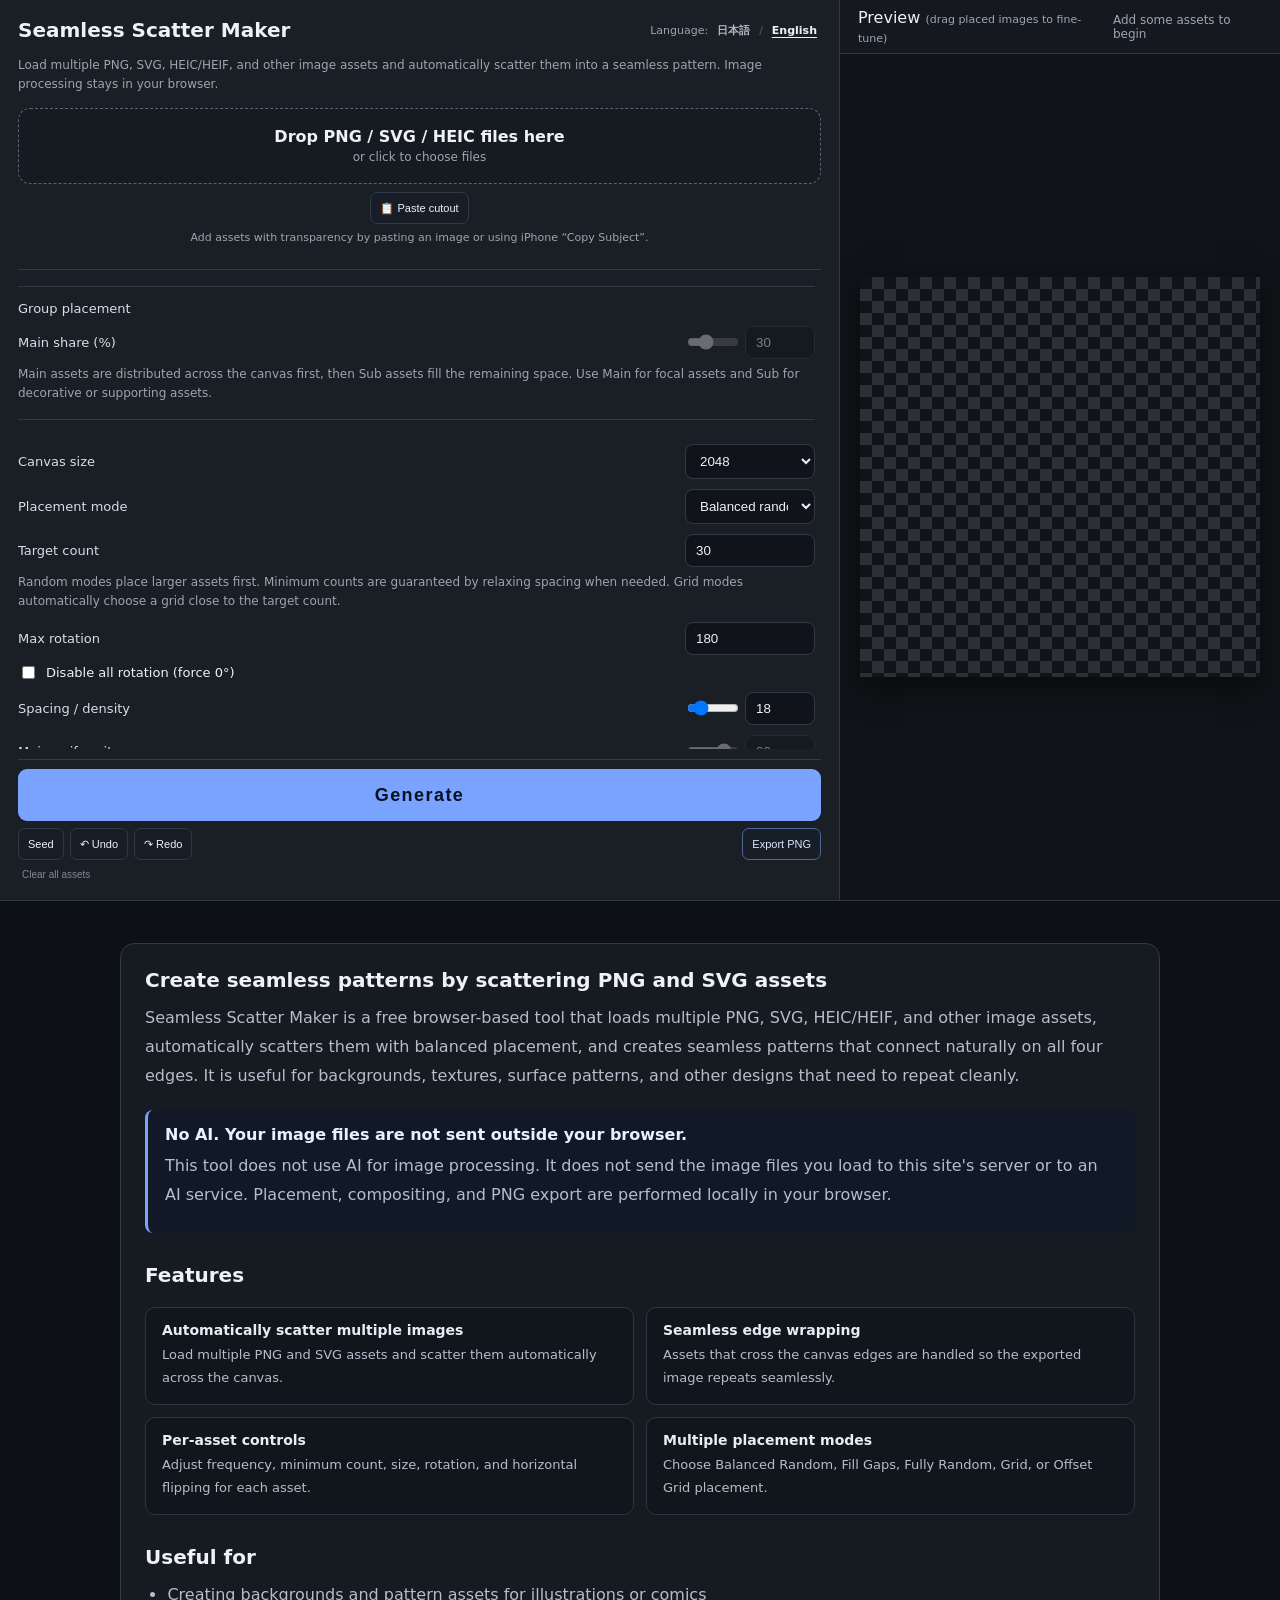
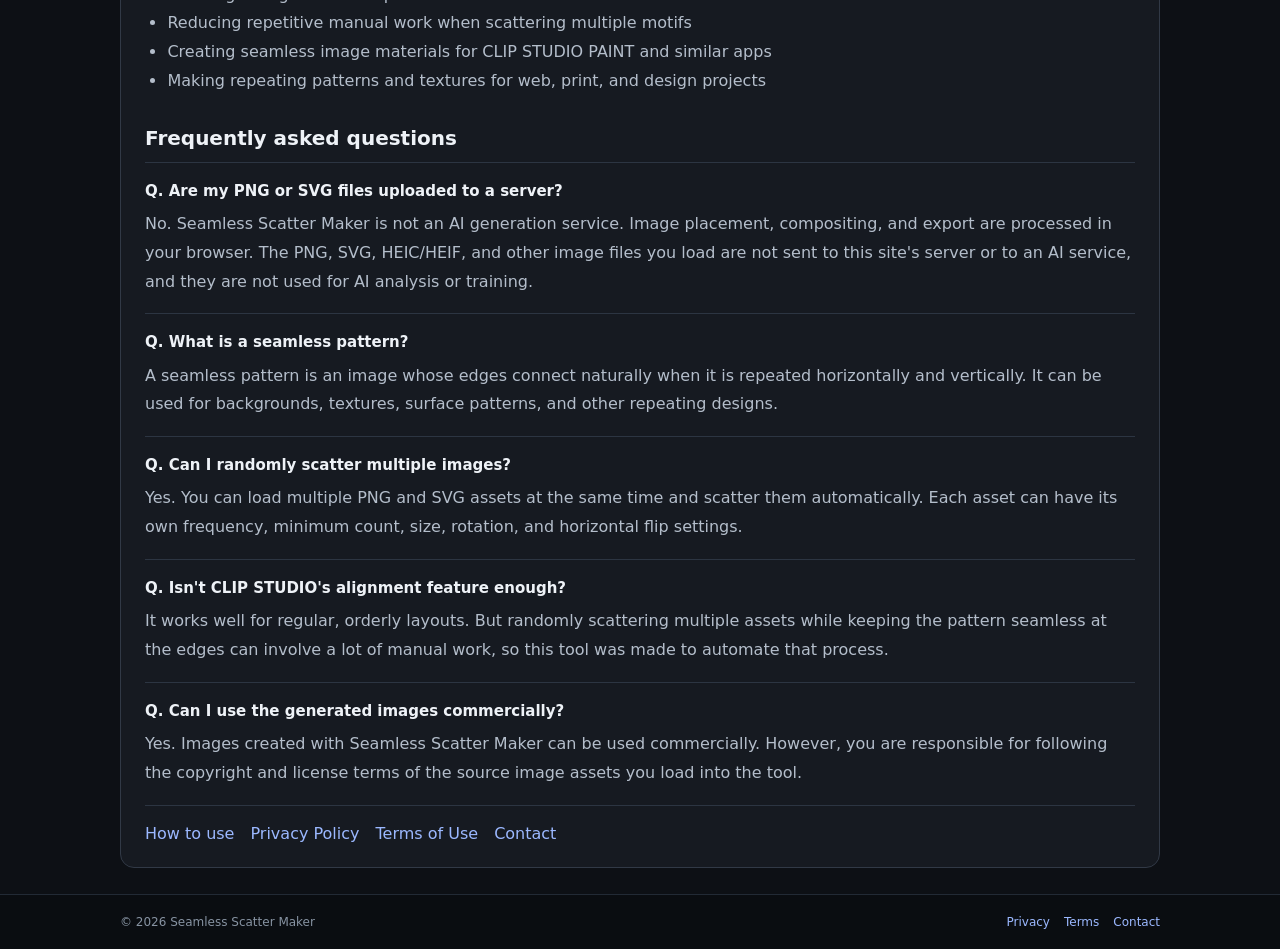
==== commit 22b6eb82: "Update index.html Add clipboard paste support" ====
--- a/index.html
+++ b/index.html
@@ -113,6 +113,19 @@
   }
   .drop.drag{border-color:var(--accent);background:#1b2230}
   .drop input{display:none}
+  .dropActions{
+    display:flex;
+    justify-content:center;
+    margin-top:8px;
+  }
+  .dropHintNote{
+    font-size:11px;
+    line-height:1.5;
+    color:var(--muted);
+    text-align:center;
+    margin-top:6px;
+    margin-bottom:2px;
+  }
   .thumbs{
     display:grid;
     grid-template-columns:repeat(4,1fr);
@@ -618,6 +631,10 @@
       <span style="font-size:12px;color:#9aa6b2" data-i18n="dropSub">またはクリックして選択</span>
       <input id="fileInput" type="file" accept="image/png,image/webp,image/jpeg,image/svg+xml,image/heic,image/heif,.svg,.heic,.heif" multiple>
     </div>
+    <div class="dropActions">
+      <button id="pasteBtn" class="action toolAction" type="button" data-i18n="pasteBtn">📋 切り抜きを貼り付け</button>
+    </div>
+    <div class="dropHintNote"><span data-i18n="pasteHint">iPhoneの「被写体をコピー」や画像の貼り付けから、透過のまま素材を追加できます。</span></div>
     <div id="thumbs" class="thumbs"></div>
     <div class="settingsScroll">
 
@@ -767,7 +784,7 @@
 const I18N = {
   ja: {
     intro:'PNG・SVG・HEIC/HEIFなどの画像素材を複数読み込んで、自動でランダム配置したシームレスパターンを作ります。画像処理はブラウザ内だけで完結します。',
-    dropTitle:'PNG / SVG / HEICをドロップ', dropSub:'またはクリックして選択', assetSettings:'素材ごとの設定',
+    dropTitle:'PNG / SVG / HEICをドロップ', dropSub:'またはクリックして選択', pasteBtn:'📋 切り抜きを貼り付け', pasteHint:'iPhoneの「被写体をコピー」や画像の貼り付けから、透過のまま素材を追加できます。', assetSettings:'素材ごとの設定',
     asset:'素材', group:'グループ', weight:'重み', minimum:'最低', scalePct:'倍率%', flipPct:'反転率%', placementStats:'配置数',
     allOn:'全ON', allOff:'全OFF', weightNote:'「重み」は出現しやすさです。サイズ変更OFFは固定100%、ONの素材だけ指定倍率を使います。',
     sizePreview:'サイズ比率プレビュー', groupPlacement:'グループ配置', mainShare:'メイン割合 (%)',
@@ -799,11 +816,12 @@
     autoFit:'個をセル内へ自動縮小', svgLoadError:'SVGを読み込めませんでした', imageLoadError:'画像を読み込めませんでした', heicLoadError:'HEIC/HEIFを読み込めませんでした', heicDecoderError:'HEIC/HEIF変換機能を読み込めませんでした。通信環境を確認してください。', heicConverting:'HEIC/HEIFを変換中…',
     svgTooLarge:'SVGファイルが大きすぎます（5MBまで）。', groupShareInactive:'メインとサブの両方があるときだけ「メイン割合」を使います。',
     assetRemovedReset:'素材を削除しました。配置を再生成してください。', nothingToExport:'先に生成してください。',
+    pasteNotSupported:'このブラウザではクリップボード画像の読み取りに対応していません。画像を通常の貼り付け操作で貼るか、ファイルとして追加してください。', pasteNoImage:'クリップボード内に画像が見つかりませんでした。iPhoneでは写真を長押しして「コピー」したあと、このボタンを押してください。', pasteReadError:'クリップボード画像を読み込めませんでした。画像をコピーし直すか、ファイルとして追加してください。', jpegTransparencyWarning:'JPEGは透明背景を保持できません。iPhoneの切り抜きは「コピー → 貼り付け」か透過PNGの利用がおすすめです。',
     pngExportError:'PNG書き出しに失敗しました。'
   },
   en: {
     intro:'Load multiple PNG, SVG, HEIC/HEIF, and other image assets and automatically scatter them into a seamless pattern. Image processing stays in your browser.',
-    dropTitle:'Drop PNG / SVG / HEIC files here', dropSub:'or click to choose files', assetSettings:'Per-asset settings',
+    dropTitle:'Drop PNG / SVG / HEIC files here', dropSub:'or click to choose files', pasteBtn:'📋 Paste cutout', pasteHint:'Add assets with transparency by pasting an image or using iPhone “Copy Subject”.', assetSettings:'Per-asset settings',
     asset:'Asset', group:'Group', weight:'Weight', minimum:'Min', scalePct:'Scale %', flipPct:'Flip %', placementStats:'Placement',
     allOn:'All ON', allOff:'All OFF', weightNote:'Weight controls relative frequency. Size OFF uses a fixed 100%; only assets with Size ON use their custom scale.',
     sizePreview:'Size ratio preview', groupPlacement:'Group placement', mainShare:'Main share (%)',
@@ -835,6 +853,7 @@
     autoFit:'auto-fit to cells', svgLoadError:'Could not load SVG', imageLoadError:'Could not load image', heicLoadError:'Could not load HEIC/HEIF', heicDecoderError:'Could not load the HEIC/HEIF decoder. Check your connection.', heicConverting:'Converting HEIC/HEIF…',
     svgTooLarge:'SVG file is too large (5 MB max).', groupShareInactive:'Main share is used only when both Main and Sub assets exist.',
     assetRemovedReset:'Asset removed. Generate again to refresh the placement.', nothingToExport:'Generate a pattern first.',
+    pasteNotSupported:'This browser does not support reading images from the clipboard. Try a normal paste action or add the image as a file.', pasteNoImage:'No image was found on the clipboard. On iPhone, long-press the subject in Photos, tap Copy, then press this button.', pasteReadError:'Could not read an image from the clipboard. Try copying the image again or add it as a file.', jpegTransparencyWarning:'JPEG cannot preserve transparency. For iPhone cutouts, use copy-and-paste or a transparent PNG.',
     pngExportError:'Could not export PNG.'
   }
 };
@@ -940,6 +959,7 @@
 
 const drop = document.getElementById('drop');
 const fileInput = document.getElementById('fileInput');
+const pasteBtn = document.getElementById('pasteBtn');
 const thumbs = document.getElementById('thumbs');
 const assetControls = document.getElementById('assetControls');
 const assetList = document.getElementById('assetList');
@@ -1547,6 +1567,32 @@
   handleFiles([...e.dataTransfer.files]);
 });
 fileInput.addEventListener('change',()=>handleFiles([...fileInput.files]));
+if(pasteBtn){
+  pasteBtn.addEventListener('click', async ()=>{
+    if(!(navigator.clipboard && navigator.clipboard.read)){
+      alert(t('pasteNotSupported'));
+      return;
+    }
+    try{
+      const items = await navigator.clipboard.read();
+      const files = await clipboardItemsToFiles(items);
+      if(!files.length){
+        alert(t('pasteNoImage'));
+        return;
+      }
+      await handleFiles(files);
+    }catch(err){
+      console.error(err);
+      alert(t('pasteReadError'));
+    }
+  });
+}
+document.addEventListener('paste', async e=>{
+  const files = clipboardDataToFiles(e.clipboardData);
+  if(!files.length) return;
+  e.preventDefault();
+  await handleFiles(files);
+});
 countEl.addEventListener('input',()=>updateAssetStats());
 sizeEl.addEventListener('change',()=>{ updateAssetStats(); renderSizePreview(); });
 mainShareEl.addEventListener('input',()=>updateAssetStats());
@@ -1554,6 +1600,58 @@
 
 function isSvgFile(file){
   return file.type === 'image/svg+xml' || /\.svg$/i.test(file.name);
+}
+
+function isJpegFile(file){
+  return /image\/jpe?g/i.test(file.type || '') || /\.(?:jpe?g)$/i.test(file.name || '');
+}
+
+function clipboardBlobToFile(blob, index){
+  const mime = String(blob?.type || '').toLowerCase();
+  const extMap = {
+    'image/png':'png',
+    'image/jpeg':'jpg',
+    'image/webp':'webp',
+    'image/svg+xml':'svg',
+    'image/heic':'heic',
+    'image/heif':'heif'
+  };
+  const ext = extMap[mime] || 'png';
+  const type = mime || (ext === 'svg' ? 'image/svg+xml' : `image/${ext}`);
+  return new File([blob], `pasted-image-${Date.now()}-${index}.${ext}`, { type });
+}
+
+async function clipboardItemsToFiles(items){
+  const files = [];
+  let index = 1;
+  for(const item of items || []){
+    const types = Array.from(item.types || []);
+    const preferredType =
+      types.find(type => /^image\/png$/i.test(type)) ||
+      types.find(type => /^image\/svg\+xml$/i.test(type)) ||
+      types.find(type => /^image\/webp$/i.test(type)) ||
+      types.find(type => /^image\/(?:jpeg|heic|heif)$/i.test(type)) ||
+      types.find(type => /^image\//i.test(type));
+
+    if(!preferredType) continue;
+    const blob = await item.getType(preferredType);
+    if(blob) files.push(clipboardBlobToFile(blob, index++));
+  }
+  return files;
+}
+
+function clipboardDataToFiles(clipboardData){
+  const files = [];
+  let index = 1;
+  for(const item of Array.from(clipboardData?.items || [])){
+    if(item.kind !== 'file') continue;
+    const file = item.getAsFile();
+    if(!file) continue;
+    if(file.type.startsWith('image/') || /\.(?:svg|heic|heif)$/i.test(file.name || '')){
+      files.push(file.name ? file : clipboardBlobToFile(file, index++));
+    }
+  }
+  return files;
 }
 
 function looksLikeHeicFile(file){
@@ -1738,6 +1836,7 @@
   const imgs = files.filter(f =>
     f.type.startsWith('image/') || /\.(?:svg|heic|heif)$/i.test(f.name)
   );
+  const hasJpeg = imgs.some(file => isJpegFile(file));
 
   for(const file of imgs){
     let url = null;
@@ -1790,7 +1889,9 @@
   renderAssets();
   updateAssetStats();
   renderSizePreview();
-  statusEl.textContent = `${assets.length} ${t('materialUnit')}`;
+  statusEl.textContent = hasJpeg
+    ? `${assets.length} ${t('materialUnit')}・${t('jpegTransparencyWarning')}`
+    : `${assets.length} ${t('materialUnit')}`;
 }
 
 function torusDelta(a, b, size){
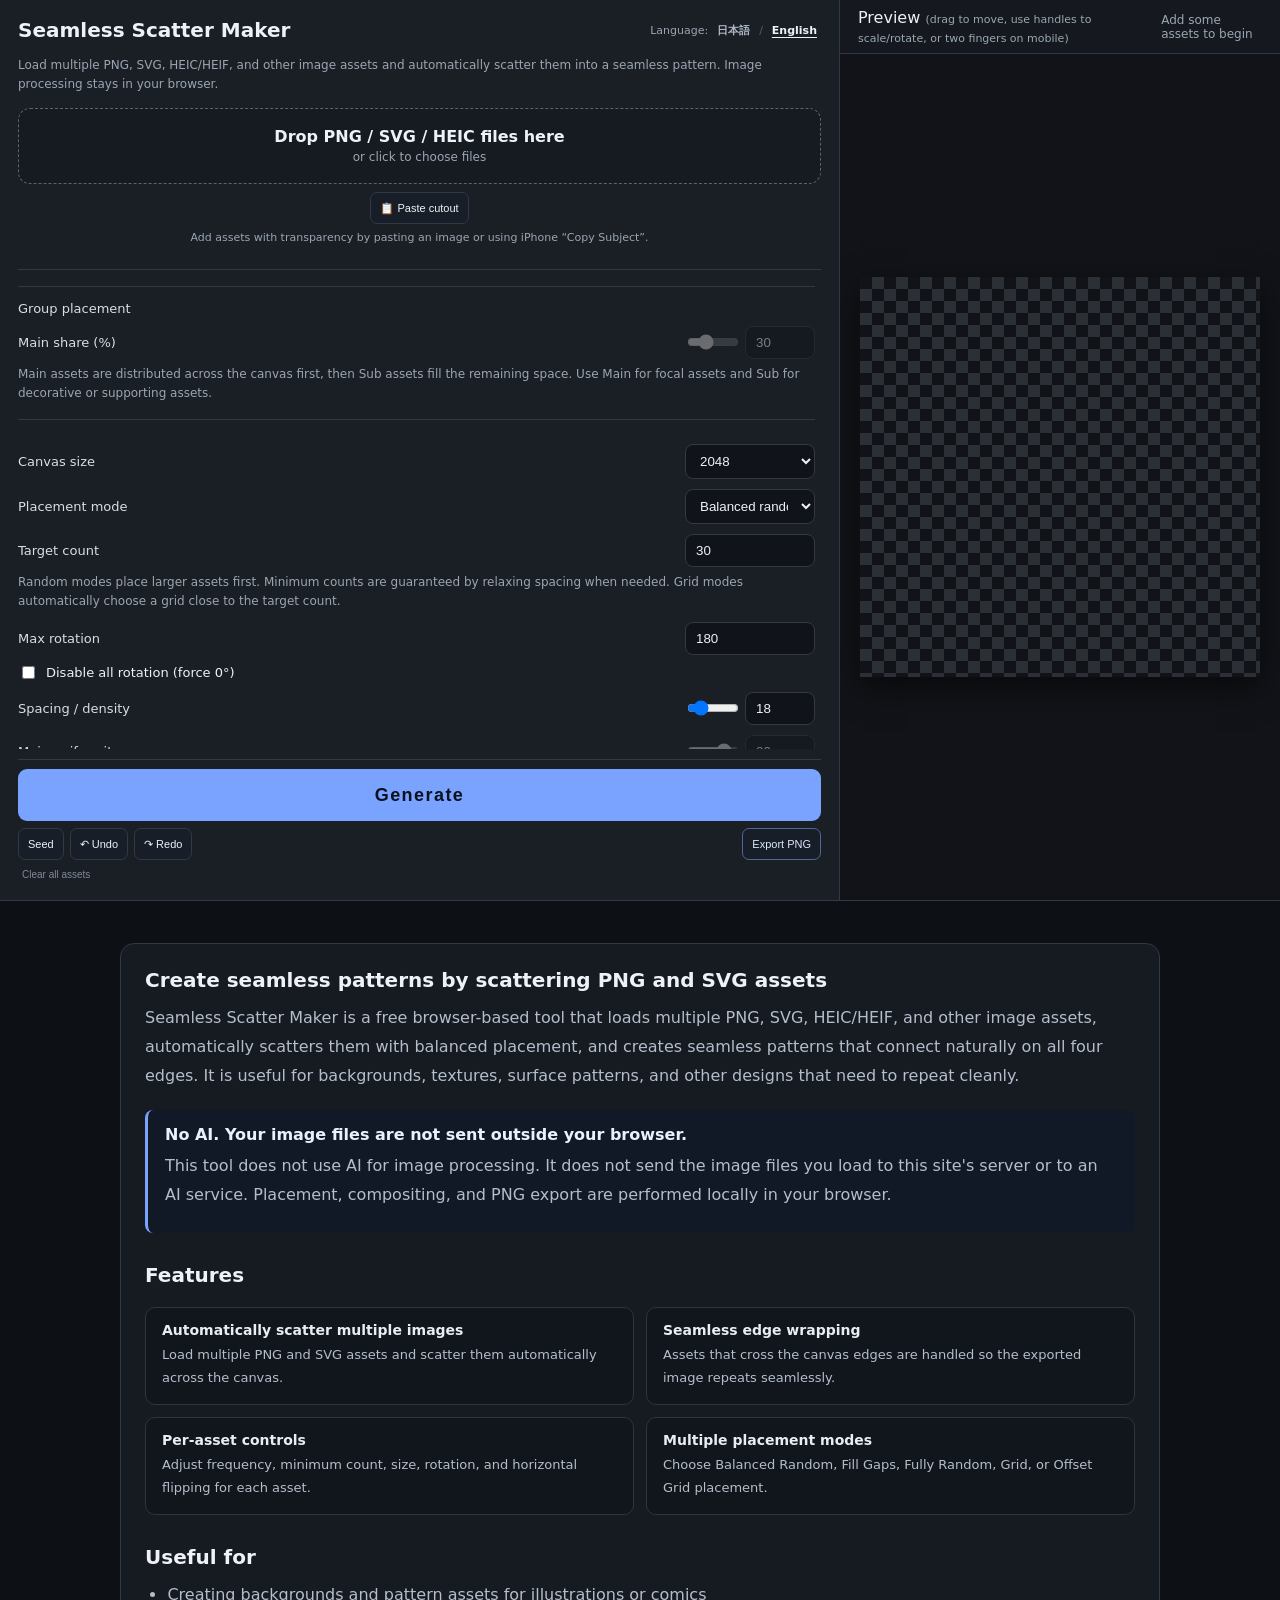
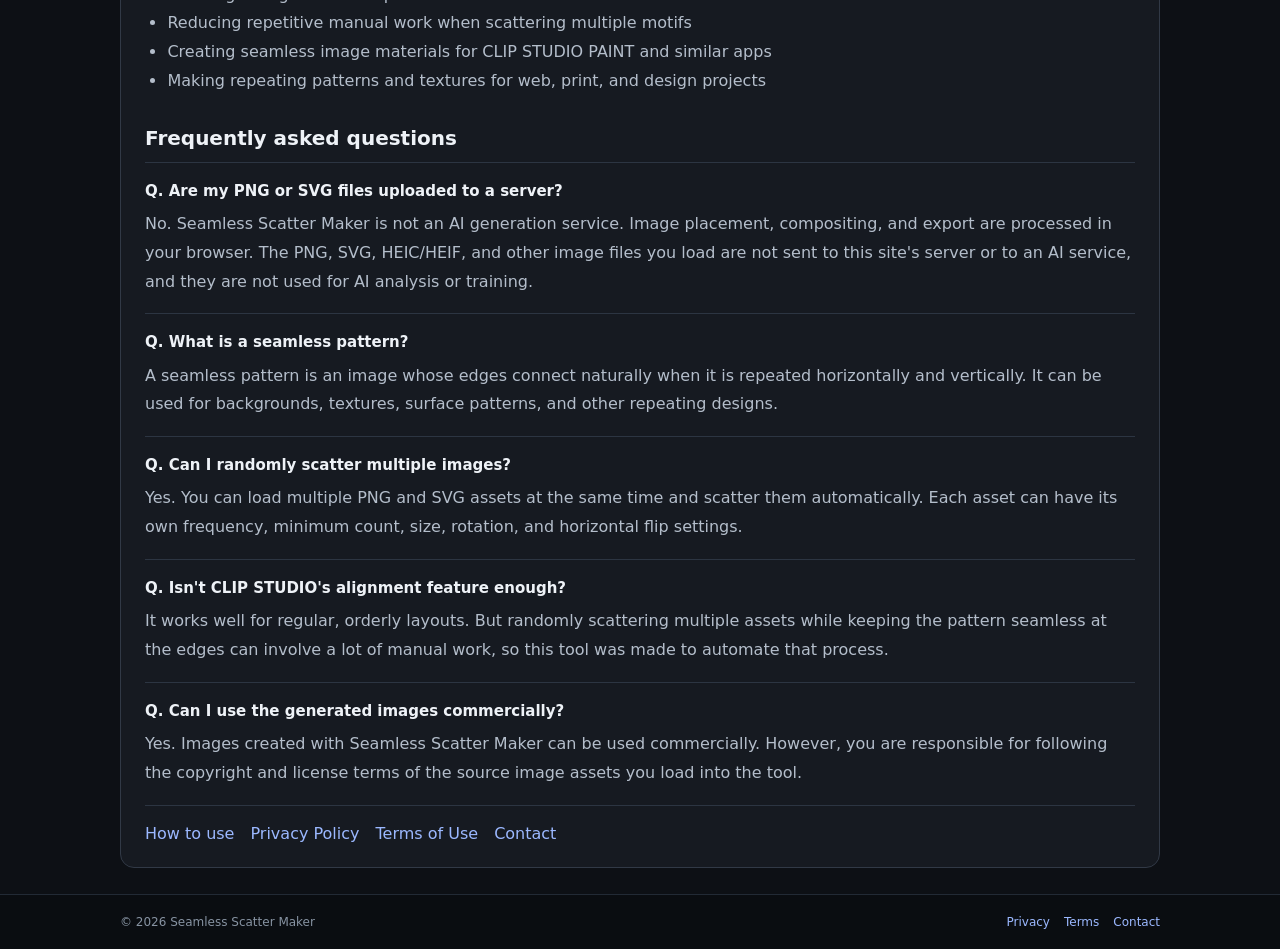
==== commit bea926dc: "Update index.html Add rotate and scale editing" ====
--- a/index.html
+++ b/index.html
@@ -203,6 +203,11 @@
   button.primary{background:var(--accent);color:#08111f;border-color:transparent;font-weight:700}
   .canvasWrap{flex:1;display:flex;align-items:center;justify-content:center;padding:20px;overflow:auto}
   canvas{cursor:grab;
+    touch-action:none;
+    overscroll-behavior:contain;
+    -webkit-user-select:none;
+    user-select:none;
+    -webkit-touch-callout:none;
 
     max-width:100%;max-height:calc(100vh - 110px);box-shadow:0 10px 30px #0008;
     background-image:
@@ -769,7 +774,7 @@
 
   <main>
     <div class="topbar">
-      <div><span data-i18n="preview">プレビュー</span> <span style="font-size:11px;color:var(--muted)" data-i18n="dragHint">（配置後は画像をドラッグして微調整できます）</span></div>
+      <div><span data-i18n="preview">プレビュー</span> <span style="font-size:11px;color:var(--muted)" data-i18n="dragHint">（ドラッグで移動・ハンドルで拡大縮小/回転・スマホは2本指）</span></div>
       <div id="status" class="status" data-i18n="addAssetsStatus">素材を追加してください</div>
     </div>
     <div class="canvasWrap">
@@ -797,7 +802,7 @@
     uniformityHint:'※ メインは高めで全体へ均等に、サブは低めで隙間に自然に散らす設定が使いやすいです。',
     tries:'試行回数', randomSeed:'ランダムシード', avoidOverlap:'なるべく重ならないようにする', flipHint:'左右反転は素材ごとに設定できます。',
     generate:'生成', seedBtn:'シード', undoBtn:'↶ 戻す', redoBtn:'↷ やり直し', pngExport:'PNG書き出し', clearAll:'素材をすべてクリア',
-    preview:'プレビュー', dragHint:'（配置後は画像をドラッグして微調整できます）', addAssetsStatus:'素材を追加してください',
+    preview:'プレビュー', dragHint:'（ドラッグで移動・ハンドルで拡大縮小/回転・スマホは2本指）', addAssetsStatus:'素材を追加してください',
     tipAsset:'読み込んだ画像素材です。', tipGroup:'メインは先に均等配置、サブはその後で隙間に配置します。',
     tipWeight:'同じグループ内での出現比率です。数値が大きいほど多く配置されます。', tipMinimum:'この素材を最低でも何個置くかを指定します。',
     tipScale:'サイズ変更ON時に使う素材固有のサイズ倍率です。', tipFlipPct:'左右反転する確率です。50なら約半分が反転します。',
@@ -809,7 +814,7 @@
     delete:'削除', ratio:'比率', minGuarantee:'最低保証数', size:'サイズ', rotate:'回転', flip:'反転',
     weightTitle:'重み', sizeToggleTip:'この素材だけ個別のサイズ倍率を使う', sizeScaleTip:'サイズ変更ON時の固定倍率 (%)',
     flipRateTip:'左右反転率 (%)', materialUnit:'素材', placedUnit:'個配置',
-    undoStatus:'元に戻しました', redoStatus:'やり直しました', movedStatus:'位置を調整しました',
+    undoStatus:'元に戻しました', redoStatus:'やり直しました', movedStatus:'位置を調整しました', transformStatus:'位置・サイズ・回転を調整しました',
     addAssetsAlert:'先にPNGまたはSVG素材を追加してください。', modeGridLabel:'グリッド整列', modeOffsetLabel:'互い違い整列',
     balancedLabel:'均等ランダム', fillLabel:'空白を埋める', randomLabel:'完全ランダム',
     inputTarget:'入力目標', uniformity:'均一さ', rotationOff:'回転OFF', sequenceEven:'素材順も均等周期',
@@ -834,7 +839,7 @@
     uniformityHint:'Higher Main uniformity spreads focal assets more evenly; lower Sub uniformity lets supporting assets fill gaps more naturally.',
     tries:'Placement attempts', randomSeed:'Random seed', avoidOverlap:'Avoid overlap when possible', flipHint:'Horizontal flip can be set per asset.',
     generate:'Generate', seedBtn:'Seed', undoBtn:'↶ Undo', redoBtn:'↷ Redo', pngExport:'Export PNG', clearAll:'Clear all assets',
-    preview:'Preview', dragHint:'(drag placed images to fine-tune)', addAssetsStatus:'Add some assets to begin',
+    preview:'Preview', dragHint:'(drag to move, use handles to scale/rotate, or two fingers on mobile)', addAssetsStatus:'Add some assets to begin',
     tipAsset:'An imported image asset.', tipGroup:'Main assets are distributed first; Sub assets are placed into remaining gaps.',
     tipWeight:'Relative frequency within the same group. Larger values appear more often.', tipMinimum:'Minimum number of copies of this asset.',
     tipScale:'Per-asset scale used when Size is enabled.', tipFlipPct:'Chance of horizontal flipping. 50 means roughly half.',
@@ -846,7 +851,7 @@
     delete:'Delete', ratio:'Ratio', minGuarantee:'Minimum count', size:'Size', rotate:'Rotate', flip:'Flip',
     weightTitle:'Weight', sizeToggleTip:'Use a custom size scale for this asset', sizeScaleTip:'Fixed scale when Size is ON (%)',
     flipRateTip:'Horizontal flip chance (%)', materialUnit:'assets', placedUnit:'placed',
-    undoStatus:'Undone', redoStatus:'Redone', movedStatus:'Position adjusted',
+    undoStatus:'Undone', redoStatus:'Redone', movedStatus:'Position adjusted', transformStatus:'Position, size, and rotation adjusted',
     addAssetsAlert:'Add PNG or SVG assets first.', modeGridLabel:'Grid', modeOffsetLabel:'Offset grid',
     balancedLabel:'Balanced random', fillLabel:'Fill gaps', randomLabel:'Fully random',
     inputTarget:'input target', uniformity:'uniformity', rotationOff:'rotation OFF', sequenceEven:'even asset sequence',
@@ -1031,6 +1036,7 @@
   currentPlacements = [];
   undoStack = [];
   redoStack = [];
+  selectedPlacementIndex = -1;
   ctx.clearRect(0, 0, canvas.width, canvas.height);
   if(statusMessage) statusEl.textContent = statusMessage;
 }
@@ -1866,10 +1872,12 @@
         );
       }
 
+      const collisionProfile = createCollisionProfile(img);
       assets.push({
         name:file.name,
         img,
         url,
+        collisionProfile,
         weight:1,
         minCount:0,
         sizeOverride:false,
@@ -1902,6 +1910,203 @@
   return Math.hypot(torusDelta(x1, x2, size), torusDelta(y1, y2, size));
 }
 
+function torusSignedDelta(a, b, size){
+  let d = a - b;
+  if(d > size * 0.5) d -= size;
+  else if(d < -size * 0.5) d += size;
+  return d;
+}
+
+function createCollisionProfile(img){
+  const srcW = Math.max(1, img.naturalWidth || img.width || 1);
+  const srcH = Math.max(1, img.naturalHeight || img.height || 1);
+  const aspect = srcW / srcH;
+  const maxMaskSide = 40;
+  const maskW = Math.max(8, Math.min(maxMaskSide, Math.round(aspect >= 1 ? maxMaskSide : maxMaskSide * aspect)));
+  const maskH = Math.max(8, Math.min(maxMaskSide, Math.round(aspect >= 1 ? maxMaskSide / Math.max(aspect, 1e-6) : maxMaskSide)));
+
+  // 元画像サイズのCanvasは作らず、衝突判定に必要な小さいCanvasへ直接縮小する。
+  // iPhoneの高解像度写真でもメモリ使用量を抑えられる。
+  const temp = document.createElement('canvas');
+  temp.width = maskW;
+  temp.height = maskH;
+  const tctx = temp.getContext('2d', {willReadFrequently:true});
+  tctx.clearRect(0, 0, maskW, maskH);
+  tctx.drawImage(img, 0, 0, maskW, maskH);
+
+  let imageData;
+  try{
+    imageData = tctx.getImageData(0, 0, maskW, maskH);
+  }catch(_err){
+    return {
+      maskW:1,
+      maskH:1,
+      mask:new Uint8Array([1]),
+      samplePoints:[{u:0,v:0}],
+      solidRatio:1
+    };
+  }
+
+  const rgba = imageData.data;
+  const alphaThreshold = 18;
+  const mask = new Uint8Array(maskW * maskH);
+  let occupied = 0;
+
+  // 縮小後の各セルのα値で「実際に見えている部分」を粗くマスク化。
+  for(let gy=0; gy<maskH; gy++){
+    for(let gx=0; gx<maskW; gx++){
+      const alpha = rgba[(gy * maskW + gx) * 4 + 3];
+      if(alpha > alphaThreshold){
+        mask[gy * maskW + gx] = 1;
+        occupied++;
+      }
+    }
+  }
+
+  if(!occupied){
+    mask[Math.floor(maskH / 2) * maskW + Math.floor(maskW / 2)] = 1;
+    occupied = 1;
+  }
+
+  // 全セルではなく輪郭セルだけを照合する。
+  // 形状精度を維持しつつ、候補を大量に試すときの負荷を大きく抑える。
+  const samplePoints = [];
+  for(let gy=0; gy<maskH; gy++){
+    for(let gx=0; gx<maskW; gx++){
+      if(!mask[gy * maskW + gx]) continue;
+      let boundary = false;
+      for(let oy=-1; oy<=1 && !boundary; oy++){
+        for(let ox=-1; ox<=1; ox++){
+          if(ox === 0 && oy === 0) continue;
+          const nx = gx + ox;
+          const ny = gy + oy;
+          if(nx < 0 || nx >= maskW || ny < 0 || ny >= maskH || !mask[ny * maskW + nx]){
+            boundary = true;
+            break;
+          }
+        }
+      }
+      if(boundary){
+        samplePoints.push({
+          u: ((gx + 0.5) / maskW) - 0.5,
+          v: ((gy + 0.5) / maskH) - 0.5
+        });
+      }
+    }
+  }
+
+  // 念のため輪郭が取れなかった場合は中央1点を使う。
+  if(!samplePoints.length) samplePoints.push({u:0, v:0});
+
+  return {
+    maskW,
+    maskH,
+    mask,
+    samplePoints,
+    solidRatio: occupied / Math.max(1, maskW * maskH)
+  };
+}
+
+function resolvePlacementTransform(c){
+  return {
+    angle: typeof c.angle === 'number' ? c.angle : 0,
+    flipX: !!c.flipX
+  };
+}
+
+function worldPointFromLocal(c, localX, localY, angle, flipX){
+  const lx = flipX ? -localX : localX;
+  const cos = Math.cos(angle);
+  const sin = Math.sin(angle);
+  return {
+    x: c.x + lx * cos - localY * sin,
+    y: c.y + lx * sin + localY * cos
+  };
+}
+
+function isOpaqueAtNormalized(asset, u, v){
+  const profile = asset.collisionProfile;
+  if(!profile) return true;
+  if(u < -0.5 || u > 0.5 || v < -0.5 || v > 0.5) return false;
+
+  const gx = Math.max(0, Math.min(profile.maskW - 1, Math.floor((u + 0.5) * profile.maskW)));
+  const gy = Math.max(0, Math.min(profile.maskH - 1, Math.floor((v + 0.5) * profile.maskH)));
+  return !!profile.mask[gy * profile.maskW + gx];
+}
+
+function opaqueOverlapBetweenPlacements(c, b, size){
+  const profileA = c.a?.collisionProfile;
+  const profileB = b.a?.collisionProfile;
+  if(!profileA || !profileB) return false;
+
+  const ta = resolvePlacementTransform(c);
+  const tb = resolvePlacementTransform(b);
+  const bx = b.x ?? b.cx;
+  const by = b.y ?? b.cy;
+
+  // まず外接円で遠い組み合わせを除外し、近いものだけ透過マスクを照合する。
+  const approxOuterA = Math.hypot(c.w, c.h) * 0.5;
+  const approxOuterB = Math.hypot(b.w, b.h) * 0.5;
+  if(torusDistance(c.x, c.y, bx, by, size) > approxOuterA + approxOuterB + 2){
+    return false;
+  }
+
+  const cosB = Math.cos(tb.angle);
+  const sinB = Math.sin(tb.angle);
+
+  for(const p of profileA.samplePoints){
+    const world = worldPointFromLocal(c, p.u * c.w, p.v * c.h, ta.angle, ta.flipX);
+    const dx = torusSignedDelta(world.x, bx, size);
+    const dy = torusSignedDelta(world.y, by, size);
+
+    let localBX = dx * cosB + dy * sinB;
+    const localBY = -dx * sinB + dy * cosB;
+    if(tb.flipX) localBX = -localBX;
+
+    if(isOpaqueAtNormalized(
+      b.a,
+      localBX / Math.max(1e-6, b.w),
+      localBY / Math.max(1e-6, b.h)
+    )) return true;
+  }
+
+  const cosA = Math.cos(ta.angle);
+  const sinA = Math.sin(ta.angle);
+
+  for(const p of profileB.samplePoints){
+    const world = worldPointFromLocal(
+      {x:bx, y:by},
+      p.u * b.w,
+      p.v * b.h,
+      tb.angle,
+      tb.flipX
+    );
+
+    const dx = torusSignedDelta(world.x, c.x, size);
+    const dy = torusSignedDelta(world.y, c.y, size);
+
+    let localAX = dx * cosA + dy * sinA;
+    const localAY = -dx * sinA + dy * cosA;
+    if(ta.flipX) localAX = -localAX;
+
+    if(isOpaqueAtNormalized(
+      c.a,
+      localAX / Math.max(1e-6, c.w),
+      localAY / Math.max(1e-6, c.h)
+    )) return true;
+  }
+
+  return false;
+}
+
+function opaqueOverlapCount(c, boxes, size){
+  let count = 0;
+  for(const b of boxes){
+    if(opaqueOverlapBetweenPlacements(c, b, size)) count++;
+  }
+  return count;
+}
+
 /*
   r = 見た目上の占有半径（衝突判定用）
   densityR = 周辺密度を感じる半径
@@ -1994,6 +2199,7 @@
     if(!a) continue;
     drawWrapped(a.img, p.x, p.y, p.w, p.h, p.angle, p.flipX);
   }
+  drawPlacementSelectionOverlay();
 }
 
 
@@ -2139,6 +2345,15 @@
   const targetCounts = placementProfile.targets;
   const densityRef = Math.sqrt((S * S) / Math.max(1, effectiveTarget));
 
+  const balanceCols = Math.max(3, Math.min(6, Math.round(Math.sqrt(Math.max(9, effectiveTarget / 1.15)))));
+  const balanceRows = balanceCols;
+  const balanceCellCount = balanceCols * balanceRows;
+  const balanceCellW = S / balanceCols;
+  const balanceCellH = S / balanceRows;
+  const placedByAssetCell = new Map();
+  const placedByGroupCell = new Map();
+  const placedOverallCell = new Array(balanceCellCount).fill(0);
+
   // 同じ素材が一箇所に偏らないための目安距離。
   // サイズではなく「その素材が何個あるか」を基準にするので、
   // 小さい月や星も同種同士で固まりにくい。
@@ -2179,7 +2394,121 @@
     return (deficit * deficit) / Math.max(1, ideal);
   }
 
-
+  function ensureCellCounts(map, key){
+    if(!map.has(key)) map.set(key, new Array(balanceCellCount).fill(0));
+    return map.get(key);
+  }
+
+  function getBalanceCellCoords(x, y){
+    const cx = Math.max(0, Math.min(balanceCols - 1, Math.floor(x / balanceCellW)));
+    const cy = Math.max(0, Math.min(balanceRows - 1, Math.floor(y / balanceCellH)));
+    return {cx, cy, idx: cy * balanceCols + cx};
+  }
+
+  function wrappedCellIndex(cx, cy){
+    const x = (cx + balanceCols) % balanceCols;
+    const y = (cy + balanceRows) % balanceRows;
+    return y * balanceCols + x;
+  }
+
+  function neighborhoodCellCount(arr, cx, cy, radius=1){
+    let total = 0;
+    for(let oy=-radius; oy<=radius; oy++){
+      for(let ox=-radius; ox<=radius; ox++){
+        total += arr[wrappedCellIndex(cx + ox, cy + oy)] || 0;
+      }
+    }
+    return total;
+  }
+
+  function countExcessPenalty(nextValue, idealValue, slack=0.35){
+    const threshold = idealValue + slack;
+    if(nextValue <= threshold) return 0;
+    const over = nextValue - threshold;
+    return (over * over) / Math.max(0.85, threshold);
+  }
+
+  function chooseBalancedCell(assetIndex){
+    const assetCells = ensureCellCounts(placedByAssetCell, assetIndex);
+    const group = groupOfAssetIndex(assetIndex);
+    const groupCells = ensureCellCounts(placedByGroupCell, group);
+    const shortlist = [];
+
+    for(let cy=0; cy<balanceRows; cy++){
+      for(let cx=0; cx<balanceCols; cx++){
+        const idx = cy * balanceCols + cx;
+        const assetLocal = neighborhoodCellCount(assetCells, cx, cy, 1);
+        const groupLocal = neighborhoodCellCount(groupCells, cx, cy, 1);
+        const overallLocal = neighborhoodCellCount(placedOverallCell, cx, cy, 1);
+        const score = assetCells[idx] * 1.65
+          + assetLocal * 0.95
+          + groupCells[idx] * 0.92
+          + groupLocal * 0.56
+          + placedOverallCell[idx] * 0.34
+          + overallLocal * 0.18
+          + rnd() * 0.16;
+
+        shortlist.push({idx, score});
+      }
+    }
+
+    shortlist.sort((a,b)=>a.score-b.score);
+    const take = Math.max(1, Math.min(4, shortlist.length));
+    return shortlist[Math.floor(rnd() * take)].idx;
+  }
+
+  function fineBalancePenalty(c){
+    const {cx, cy, idx} = getBalanceCellCoords(c.x, c.y);
+    const assetCells = ensureCellCounts(placedByAssetCell, c.assetIndex);
+    const group = groupOfAssetIndex(c.assetIndex);
+    const groupCells = ensureCellCounts(placedByGroupCell, group);
+
+    const assetTarget = Math.max(1, targetCounts[c.assetIndex] || 1);
+    const groupTarget = Math.max(1, groupTargetCounts[group] || 1);
+    const u = uniformityForAssetIndex(c.assetIndex);
+
+    const assetCellIdeal = assetTarget / balanceCellCount;
+    const groupCellIdeal = groupTarget / balanceCellCount;
+    const overallCellIdeal = Math.max(1, effectiveTarget) / balanceCellCount;
+
+    const nearRadius = 1;
+    const nearCells = Math.pow(nearRadius * 2 + 1, 2);
+
+    const assetLocalNext = neighborhoodCellCount(assetCells, cx, cy, nearRadius) + 1;
+    const groupLocalNext = neighborhoodCellCount(groupCells, cx, cy, nearRadius) + 1;
+    const overallLocalNext = neighborhoodCellCount(placedOverallCell, cx, cy, nearRadius) + 1;
+
+    const assetCellNext = assetCells[idx] + 1;
+    const groupCellNext = groupCells[idx] + 1;
+    const overallCellNext = placedOverallCell[idx] + 1;
+
+    const focusBoost = 0.9 + u * 0.9 + (group === 'main' ? 0.16 : 0);
+
+    return focusBoost * (
+      countExcessPenalty(assetCellNext, assetCellIdeal, 0.30) * 1.10 +
+      countExcessPenalty(assetLocalNext, assetCellIdeal * nearCells, 0.40) * 1.55 +
+      countExcessPenalty(groupCellNext, groupCellIdeal, 0.45) * 0.70 +
+      countExcessPenalty(groupLocalNext, groupCellIdeal * nearCells, 0.60) * 0.92 +
+      countExcessPenalty(overallCellNext, overallCellIdeal, 0.55) * 0.26 +
+      countExcessPenalty(overallLocalNext, overallCellIdeal * nearCells, 0.75) * 0.52
+    );
+  }
+
+  function makeBalancedRandomPoint(assetIndex){
+    const u = uniformityForAssetIndex(assetIndex);
+    const biased = mode !== 'random' && rnd() < (0.30 + u * 0.45);
+    if(!biased || placed <= 0){
+      return {x:rnd() * S, y:rnd() * S};
+    }
+
+    const idx = chooseBalancedCell(assetIndex);
+    const cx = idx % balanceCols;
+    const cy = Math.floor(idx / balanceCols);
+    return {
+      x: Math.min(S - 1e-6, (cx + rnd()) * balanceCellW),
+      y: Math.min(S - 1e-6, (cy + rnd()) * balanceCellH)
+    };
+  }
 
   function ensureQuadrantCounts(assetIndex){
     if(!placedByAssetQuadrant.has(assetIndex)){
@@ -2244,20 +2573,33 @@
       w = h * aspect;
     }
 
-    const x = fixedX === null ? rnd() * S : fixedX;
-    const y = fixedY === null ? rnd() * S : fixedY;
+    const point = fixedX === null || fixedY === null
+      ? makeBalancedRandomPoint(assetIndex)
+      : null;
+    const x = fixedX === null ? point.x : fixedX;
+    const y = fixedY === null ? point.y : fixedY;
+
+    const angle = (disableRotationEl.checked || a.rotateEnabled === false)
+      ? 0
+      : (rnd() * 2 - 1) * maxRot;
+    const localFlipRate = Math.max(0, Math.min(100, Number(a.flipRate ?? 50))) / 100;
+    const flipX = a.flipEnabled !== false && rnd() < localFlipRate;
 
     const visualSize = Math.max(w, h);
     const u = uniformityForAssetIndex(assetIndex);
-    const r = visualSize * (0.26 + u * 0.08);
-    const gap = Math.min(w, h) * (padPct * (0.45 + u * 0.35));
+    const solidRatio = a.collisionProfile?.solidRatio ?? 1;
+    const shapeTightness = 0.72 + solidRatio * 0.28;
+    const r = visualSize * (0.22 + u * 0.07) * shapeTightness;
+    const gap = Math.min(w, h) * (padPct * (0.32 + u * 0.26)) * shapeTightness;
     const densityR = visualSize * (0.62 + u * 0.52) + densityRef * (0.04 + u * 0.06);
     const sameTypeR = visualSize * (0.88 + u * 0.70) + densityRef * (0.05 + u * 0.08);
 
-    return {a, assetIndex, x, y, w, h, r, gap, densityR, sameTypeR};
-  }
-
-  function candidateScore(c, relax=1){
+    return {a, assetIndex, x, y, w, h, r, gap, densityR, sameTypeR, angle, flipX};
+  }
+
+  // 「なるべく重ならない」は透過マスクの実形状だけをハード判定する。
+  // 従来の半径(clearance)は配置の見た目を整えるソフト評価として残す。
+  function candidateScore(c){
     const clear = clearanceToBoxes(c, boxes, S);
     const densityPenalty = localDensityPenalty(c, boxes, S);
     const sameTypePenalty = localSameTypePenalty(c, boxes, S);
@@ -2265,9 +2607,11 @@
     const idealSame = sameTypeIdealSpacing[c.assetIndex] || densityRef;
     const u = uniformityForAssetIndex(c.assetIndex);
     const areaBiasPenalty = coarseBalancePenalty(c);
+    const fineBiasPenalty = fineBalancePenalty(c);
     const groupPenalty = groupSpacingPenalty(c);
-
-    if(avoidOverlapEl.checked && clear < -c.r * (1-relax)) return -Infinity;
+    const opaqueOverlap = avoidOverlapEl.checked ? opaqueOverlapCount(c, boxes, S) : 0;
+
+    if(opaqueOverlap > 0) return -Infinity;
 
     const fitBonus = Math.max(0, Math.min(clear, c.r * 1.4)) / Math.max(1, c.r);
     const randomness = (rnd() - 0.5) * densityRef * (0.10 + (1-u) * 0.42);
@@ -2287,7 +2631,9 @@
         - sameTypePenalty * 0.52
         - sameSpacingPenalty * 0.40
         - areaBiasPenalty * 58
-        - groupPenalty * 0.55;
+        - fineBiasPenalty * 34
+        - groupPenalty * 0.55
+        - opaqueOverlap * 240;
     }
 
     if(mode === 'balanced'){
@@ -2297,7 +2643,9 @@
         - sameTypePenalty * (0.74 + u * 0.72)
         - sameSpacingPenalty * (1.00 + u * 0.70)
         - areaBiasPenalty * (88 + u * 56)
+        - fineBiasPenalty * (76 + u * 54)
         - groupPenalty * (1.10 + u * 0.75)
+        - opaqueOverlap * (420 + u * 180)
         + randomness;
     }
 
@@ -2307,16 +2655,17 @@
       - sameTypePenalty * (0.64 + u * 0.48)
       - sameSpacingPenalty * (0.72 + u * 0.48)
       - areaBiasPenalty * (62 + u * 40)
+      - fineBiasPenalty * (52 + u * 32)
       - groupPenalty * (0.72 + u * 0.50)
+      - opaqueOverlap * (320 + u * 120)
       + randomness;
   }
 
   function place(c, forceAngle=null){
     const angle = forceAngle !== null
       ? forceAngle
-      : ((disableRotationEl.checked || c.a.rotateEnabled === false) ? 0 : (rnd() * 2 - 1) * maxRot);
-    const localFlipRate = Math.max(0, Math.min(100, Number(c.a.flipRate ?? 50))) / 100;
-    const flipX = c.a.flipEnabled !== false && rnd() < localFlipRate;
+      : (typeof c.angle === 'number' ? c.angle : 0);
+    const flipX = typeof c.flipX === 'boolean' ? c.flipX : false;
 
     drawWrapped(c.a.img, c.x, c.y, c.w, c.h, angle, flipX);
 
@@ -2331,9 +2680,14 @@
     });
 
     boxes.push({
+      a:c.a,
       assetIndex:c.assetIndex,
+      x:c.x,
+      y:c.y,
       cx:c.x, cy:c.y, w:c.w, h:c.h, r:c.r, gap:c.gap,
-      densityR:c.densityR, sameTypeR:c.sameTypeR
+      densityR:c.densityR, sameTypeR:c.sameTypeR,
+      angle,
+      flipX
     });
 
     placedByAssetIndex.set(c.assetIndex, (placedByAssetIndex.get(c.assetIndex) || 0) + 1);
@@ -2345,16 +2699,21 @@
     if(c.x < S * 0.5) hCounts.left++; else hCounts.right++;
     if(c.y < S * 0.5) hCounts.top++; else hCounts.bottom++;
 
+    const {idx} = getBalanceCellCoords(c.x, c.y);
+    ensureCellCounts(placedByAssetCell, c.assetIndex)[idx]++;
+    ensureCellCounts(placedByGroupCell, groupOfAssetIndex(c.assetIndex))[idx]++;
+    placedOverallCell[idx]++;
+
     placed++;
   }
 
-  function bestCandidate(assetIndex, relax=1, samples=null){
+  function bestCandidate(assetIndex, samples=null){
     let best = null, bestScore = -Infinity;
     const u = uniformityForAssetIndex(assetIndex);
     const n = samples || Math.max(30, Math.min(260, Math.round(tries * (1.0 + u))));
     for(let t=0;t<n;t++){
       const c = makeCandidate(assetIndex);
-      const score = candidateScore(c, relax);
+      const score = candidateScore(c);
       if(score > bestScore){
         bestScore = score;
         best = c;
@@ -2393,12 +2752,13 @@
     statusEl.textContent = `${placed} ${t('placedUnit')}・${shape.cols}×${shape.rows}・${S}×${S}・${modeText}・${t('sequenceEven')}${autoFitCount ? `・${autoFitCount} ${t('autoFit')}` : ''}`;
     pushUndoSnapshot(currentPlacements);
     currentPlacements = clonePlacements(generatedPlacements);
+    selectedPlacementIndex = -1;
     renderCurrentPlacements();
     return;
   }
 
   // ---- real minimum guarantee pass ----
-  // 大きい保証素材から置く。通常条件→緩和→最後は最良位置へ強制配置。
+  // 大きい保証素材から置く。重ならない候補を追加試行し、最後は最低保証を優先して配置する。
   const guaranteed = [];
   assets.forEach((a,i)=>{
     const n = getMinGuarantee(a);
@@ -2408,9 +2768,9 @@
   guaranteed.sort((a,b)=>b.priority-a.priority || a.jitter-b.jitter);
 
   for(const g of guaranteed){
-    let c = bestCandidate(g.assetIndex, 1);
-    if(!c || candidateScore(c,1) === -Infinity) c = bestCandidate(g.assetIndex, 0.75, tries);
-    if(!c || candidateScore(c,0.75) === -Infinity) c = bestCandidate(g.assetIndex, 0.45, tries);
+    let c = bestCandidate(g.assetIndex);
+    if(!c) c = bestCandidate(g.assetIndex, Math.max(tries, 180));
+    if(!c) c = bestCandidate(g.assetIndex, Math.max(tries, 260));
     if(!c) c = makeCandidate(g.assetIndex);
     place(c);
   }
@@ -2431,20 +2791,18 @@
       if(mode === 'random'){
         for(let t=0;t<tries;t++){
           const c = makeCandidate(assetIndex);
-          if(candidateScore(c,1) > -Infinity){
+          if(candidateScore(c) > -Infinity){
             chosen = c;
             break;
           }
         }
       }else{
         const samples = isMain ? Math.max(tries, 180) : tries;
-        chosen = bestCandidate(assetIndex, 1, samples);
-        if(chosen && candidateScore(chosen,1) === -Infinity) chosen = null;
+        chosen = bestCandidate(assetIndex, samples);
       }
 
       if(!chosen && mode === 'fill'){
-        chosen = bestCandidate(assetIndex, 0.75, Math.max(tries,160));
-        if(chosen && candidateScore(chosen,0.75) === -Infinity) chosen = null;
+        chosen = bestCandidate(assetIndex, Math.max(tries,160));
       }
 
       if(chosen) place(chosen);
@@ -2468,6 +2826,7 @@
 
   pushUndoSnapshot(currentPlacements);
   currentPlacements = clonePlacements(generatedPlacements);
+  selectedPlacementIndex = -1;
   renderCurrentPlacements();
 }
 
@@ -2497,54 +2856,270 @@
   return -1;
 }
 
-function canvasPointFromEvent(e){
+function canvasPointFromClient(clientX, clientY){
   const r = canvas.getBoundingClientRect();
   return {
-    x:(e.clientX-r.left) * canvas.width / r.width,
-    y:(e.clientY-r.top) * canvas.height / r.height
+    x:(clientX-r.left) * canvas.width / r.width,
+    y:(clientY-r.top) * canvas.height / r.height
   };
 }
 
-let dragState = null;
-
-canvas.addEventListener('pointerdown', e=>{
-  if(!currentPlacements.length) return;
-  const pt = canvasPointFromEvent(e);
+function canvasPointFromEvent(e){
+  return canvasPointFromClient(e.clientX, e.clientY);
+}
+
+function canvasUiScale(){
+  const r = canvas.getBoundingClientRect();
+  return r.width > 0 ? canvas.width / r.width : 1;
+}
+
+let selectedPlacementIndex = -1;
+let transformState = null;
+const activeCanvasPointers = new Map();
+
+function normalizeAngleDelta(delta){
+  while(delta > Math.PI) delta -= Math.PI * 2;
+  while(delta < -Math.PI) delta += Math.PI * 2;
+  return delta;
+}
+
+function selectionHandleGeometry(p){
+  const ui = canvasUiScale();
+  const handleRadius = 10 * ui;
+  const rotateOffset = 28 * ui;
+  return {
+    ui,
+    handleRadius,
+    scaleX:p.w/2,
+    scaleY:p.h/2,
+    rotateX:0,
+    rotateY:-p.h/2 - rotateOffset
+  };
+}
+
+function placementLocalPoint(p, x, y){
+  const dx = signedTorusDelta(x, p.x, canvas.width);
+  const dy = signedTorusDelta(y, p.y, canvas.height);
+  const ca = Math.cos(-p.angle);
+  const sa = Math.sin(-p.angle);
+  return {
+    x:dx * ca - dy * sa,
+    y:dx * sa + dy * ca
+  };
+}
+
+function hitTestTransformHandle(p, x, y){
+  const local = placementLocalPoint(p, x, y);
+  const g = selectionHandleGeometry(p);
+  const scaleDist = Math.hypot(local.x - g.scaleX, local.y - g.scaleY);
+  if(scaleDist <= g.handleRadius * 1.45) return 'scale';
+  const rotateDist = Math.hypot(local.x - g.rotateX, local.y - g.rotateY);
+  if(rotateDist <= g.handleRadius * 1.55) return 'rotate';
+  return null;
+}
+
+function drawPlacementSelectionOverlay(){
+  if(selectedPlacementIndex < 0 || selectedPlacementIndex >= currentPlacements.length) return;
+  const p = currentPlacements[selectedPlacementIndex];
+  if(!p) return;
+
+  const g = selectionHandleGeometry(p);
+  ctx.save();
+  ctx.translate(p.x, p.y);
+  ctx.rotate(p.angle);
+  ctx.lineWidth = 2 * g.ui;
+  ctx.strokeStyle = '#8fb1ff';
+  ctx.setLineDash([7 * g.ui, 5 * g.ui]);
+  ctx.strokeRect(-p.w/2, -p.h/2, p.w, p.h);
+  ctx.setLineDash([]);
+
+  ctx.beginPath();
+  ctx.moveTo(0, -p.h/2);
+  ctx.lineTo(g.rotateX, g.rotateY);
+  ctx.stroke();
+
+  ctx.fillStyle = '#8fb1ff';
+  ctx.strokeStyle = '#0c1118';
+  ctx.lineWidth = 2 * g.ui;
+
+  ctx.beginPath();
+  ctx.rect(g.scaleX - g.handleRadius, g.scaleY - g.handleRadius, g.handleRadius*2, g.handleRadius*2);
+  ctx.fill();
+  ctx.stroke();
+
+  ctx.beginPath();
+  ctx.arc(g.rotateX, g.rotateY, g.handleRadius, 0, Math.PI*2);
+  ctx.fill();
+  ctx.stroke();
+  ctx.restore();
+}
+
+function pointerPairMetrics(a, b){
+  const mid = {x:(a.x+b.x)/2, y:(a.y+b.y)/2};
+  const dx = b.x-a.x;
+  const dy = b.y-a.y;
+  return {
+    mid,
+    distance:Math.max(1, Math.hypot(dx,dy)),
+    angle:Math.atan2(dy,dx)
+  };
+}
+
+function startPinchTransform(){
+  if(selectedPlacementIndex < 0 || activeCanvasPointers.size < 2) return false;
+  const points = [...activeCanvasPointers.values()].slice(0,2);
+  const metrics = pointerPairMetrics(points[0], points[1]);
+  const p = currentPlacements[selectedPlacementIndex];
+  if(!p) return false;
+
+  const before = transformState?.before || clonePlacements(currentPlacements);
+  transformState = {
+    mode:'pinch',
+    index:selectedPlacementIndex,
+    before,
+    startMid:metrics.mid,
+    startDistance:metrics.distance,
+    startAngle:metrics.angle,
+    startX:p.x,
+    startY:p.y,
+    startW:p.w,
+    startH:p.h,
+    startRotation:p.angle
+  };
+  canvas.classList.add('dragging');
+  return true;
+}
+
+function beginSinglePointerTransform(e, pt){
+  if(!currentPlacements.length) return false;
+
+  if(selectedPlacementIndex >= 0 && selectedPlacementIndex < currentPlacements.length){
+    const selected = currentPlacements[selectedPlacementIndex];
+    const handle = hitTestTransformHandle(selected, pt.x, pt.y);
+    if(handle){
+      const dx = signedTorusDelta(pt.x, selected.x, canvas.width);
+      const dy = signedTorusDelta(pt.y, selected.y, canvas.height);
+      transformState = {
+        mode:handle,
+        index:selectedPlacementIndex,
+        pointerId:e.pointerId,
+        before:clonePlacements(currentPlacements),
+        startW:selected.w,
+        startH:selected.h,
+        startRotation:selected.angle,
+        startDistance:Math.max(1, Math.hypot(dx,dy)),
+        startPointerAngle:Math.atan2(dy,dx)
+      };
+      canvas.classList.add('dragging');
+      return true;
+    }
+  }
+
   const index = hitTestPlacement(pt.x,pt.y);
-  if(index < 0) return;
-
+  if(index < 0){
+    selectedPlacementIndex = -1;
+    transformState = null;
+    renderCurrentPlacements();
+    return false;
+  }
+
+  selectedPlacementIndex = index;
   const p = currentPlacements[index];
-  dragState = {
+  transformState = {
+    mode:'move',
     index,
+    pointerId:e.pointerId,
     before:clonePlacements(currentPlacements),
     dx:signedTorusDelta(pt.x,p.x,canvas.width),
     dy:signedTorusDelta(pt.y,p.y,canvas.height)
   };
   canvas.classList.add('dragging');
-  canvas.setPointerCapture(e.pointerId);
+  renderCurrentPlacements();
+  return true;
+}
+
+canvas.addEventListener('pointerdown', e=>{
+  const pt = canvasPointFromEvent(e);
+  activeCanvasPointers.set(e.pointerId, pt);
+
+  if(activeCanvasPointers.size === 2 && selectedPlacementIndex >= 0){
+    startPinchTransform();
+    canvas.setPointerCapture?.(e.pointerId);
+    e.preventDefault();
+    return;
+  }
+
+  if(activeCanvasPointers.size > 1) return;
+  const started = beginSinglePointerTransform(e, pt);
+  if(started){
+    canvas.setPointerCapture?.(e.pointerId);
+    e.preventDefault();
+  }
+});
+
+canvas.addEventListener('pointermove', e=>{
+  const pt = canvasPointFromEvent(e);
+  if(activeCanvasPointers.has(e.pointerId)) activeCanvasPointers.set(e.pointerId, pt);
+  if(!transformState) return;
+
+  const p = currentPlacements[transformState.index];
+  if(!p) return;
+
+  if(transformState.mode === 'pinch'){
+    if(activeCanvasPointers.size < 2) return;
+    const points = [...activeCanvasPointers.values()].slice(0,2);
+    const metrics = pointerPairMetrics(points[0], points[1]);
+    const ratio = Math.max(0.08, Math.min(12, metrics.distance / transformState.startDistance));
+    const deltaAngle = normalizeAngleDelta(metrics.angle - transformState.startAngle);
+
+    p.w = Math.max(4, transformState.startW * ratio);
+    p.h = Math.max(4, transformState.startH * ratio);
+    p.angle = transformState.startRotation + deltaAngle;
+    p.x = (transformState.startX + (metrics.mid.x - transformState.startMid.x) + canvas.width) % canvas.width;
+    p.y = (transformState.startY + (metrics.mid.y - transformState.startMid.y) + canvas.height) % canvas.height;
+  }else if(transformState.pointerId === e.pointerId){
+    if(transformState.mode === 'move'){
+      p.x = (pt.x - transformState.dx + canvas.width) % canvas.width;
+      p.y = (pt.y - transformState.dy + canvas.height) % canvas.height;
+    }else if(transformState.mode === 'scale'){
+      const dx = signedTorusDelta(pt.x, p.x, canvas.width);
+      const dy = signedTorusDelta(pt.y, p.y, canvas.height);
+      const ratio = Math.max(0.08, Math.min(12, Math.hypot(dx,dy) / transformState.startDistance));
+      p.w = Math.max(4, transformState.startW * ratio);
+      p.h = Math.max(4, transformState.startH * ratio);
+    }else if(transformState.mode === 'rotate'){
+      const dx = signedTorusDelta(pt.x, p.x, canvas.width);
+      const dy = signedTorusDelta(pt.y, p.y, canvas.height);
+      const angleNow = Math.atan2(dy,dx);
+      p.angle = transformState.startRotation + normalizeAngleDelta(angleNow - transformState.startPointerAngle);
+    }
+  }
+
+  renderCurrentPlacements();
   e.preventDefault();
 });
 
-canvas.addEventListener('pointermove', e=>{
-  if(!dragState) return;
-  const pt = canvasPointFromEvent(e);
-  const p = currentPlacements[dragState.index];
-
-  p.x = (pt.x - dragState.dx + canvas.width) % canvas.width;
-  p.y = (pt.y - dragState.dy + canvas.height) % canvas.height;
+function finishCanvasTransform(e){
+  activeCanvasPointers.delete(e.pointerId);
+  if(!transformState) return;
+
+  // Pinch中に片方が離れたら、そのジェスチャはそこで確定。
+  // 残った指は一度離してから次の操作を始める方が誤操作が少ない。
+  const shouldFinish = transformState.mode === 'pinch'
+    ? activeCanvasPointers.size < 2
+    : transformState.pointerId === e.pointerId;
+  if(!shouldFinish) return;
+
+  pushUndoSnapshot(transformState.before);
+  const wasMove = transformState.mode === 'move';
+  transformState = null;
+  canvas.classList.remove('dragging');
+  statusEl.textContent = `${t(wasMove ? 'movedStatus' : 'transformStatus')}・${currentPlacements.length} ${t('placedUnit')}`;
   renderCurrentPlacements();
-});
-
-function finishDrag(e){
-  if(!dragState) return;
-  pushUndoSnapshot(dragState.before);
-  canvas.classList.remove('dragging');
-  dragState = null;
-  statusEl.textContent = `${t('movedStatus')}・${currentPlacements.length} ${t('placedUnit')}`;
-}
-
-canvas.addEventListener('pointerup', finishDrag);
-canvas.addEventListener('pointercancel', finishDrag);
+}
+
+canvas.addEventListener('pointerup', finishCanvasTransform);
+canvas.addEventListener('pointercancel', finishCanvasTransform);
 
 document.getElementById('sizeAllOn').addEventListener('click', ()=>{
   assets.forEach(a => a.sizeOverride = true);
@@ -2597,8 +3172,18 @@
   }
 
   try{
+    const exportCanvas = document.createElement('canvas');
+    exportCanvas.width = canvas.width;
+    exportCanvas.height = canvas.height;
+    const exportCtx = exportCanvas.getContext('2d');
+    for(const p of currentPlacements){
+      const asset = assets[p.assetIndex];
+      if(!asset) continue;
+      drawWrappedTo(exportCtx, exportCanvas.width, exportCanvas.height, asset.img, p.x, p.y, p.w, p.h, p.angle, p.flipX);
+    }
+
     const blob = await new Promise((resolve,reject)=>{
-      canvas.toBlob(
+      exportCanvas.toBlob(
         b => b ? resolve(b) : reject(new Error(t('pngExportError'))),
         'image/png'
       );
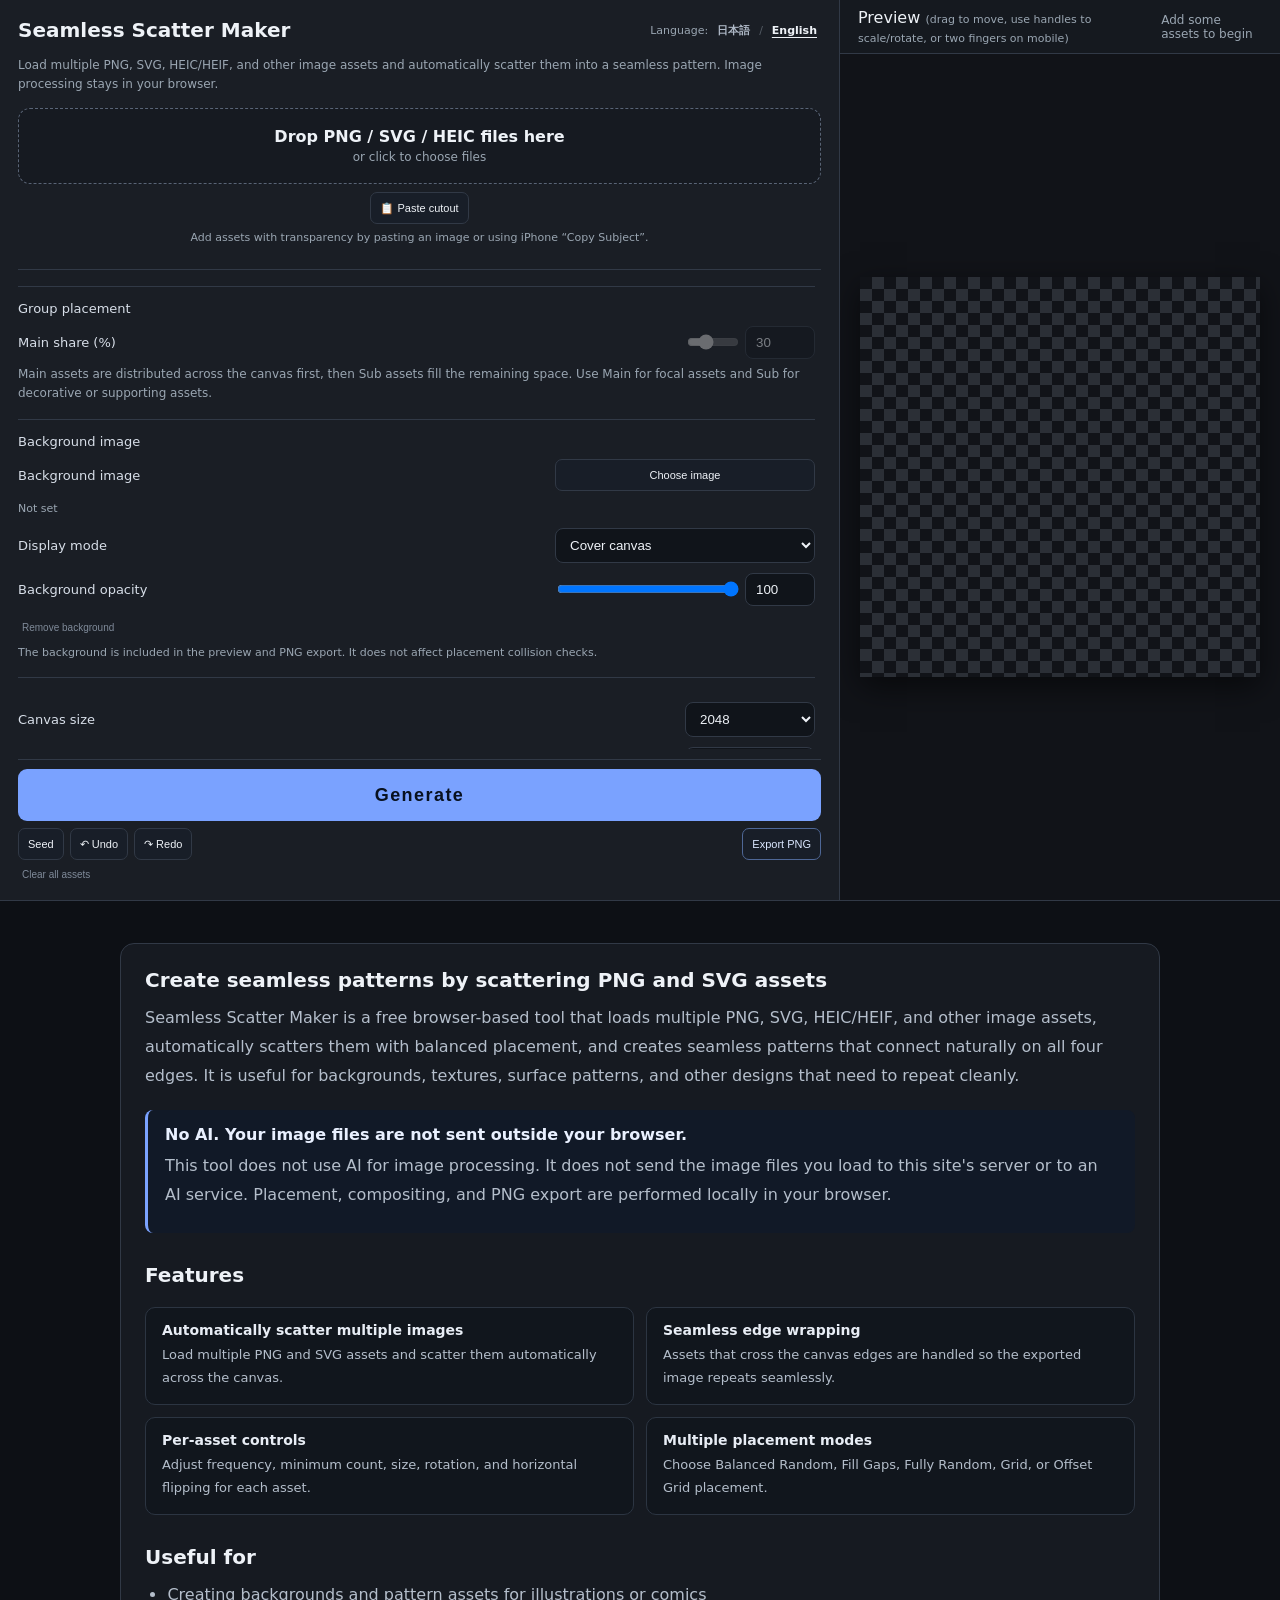
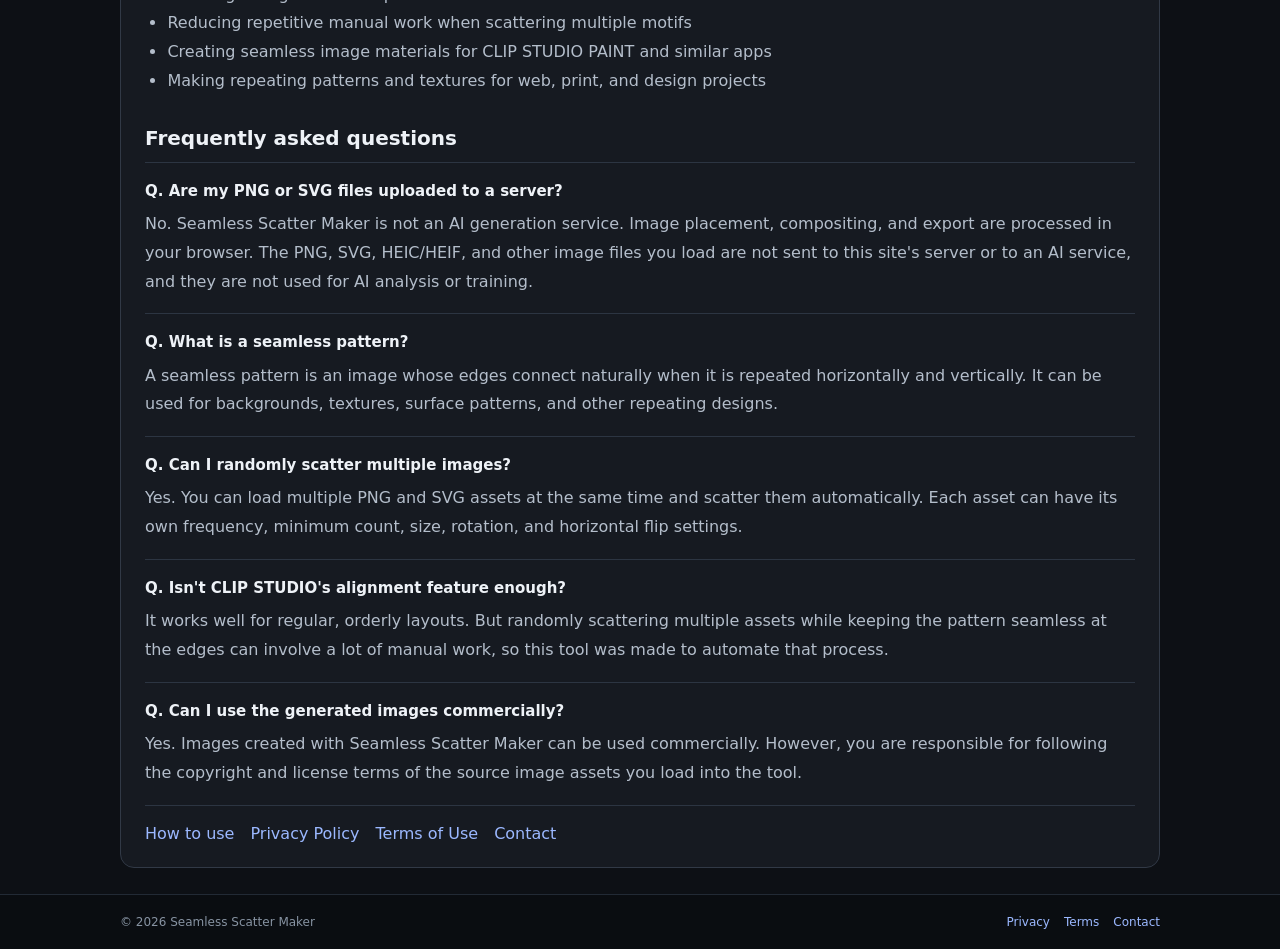
==== commit 0ebdd7ff: "Update index.html Add background and opacity controls with layout fixes" ====
--- a/index.html
+++ b/index.html
@@ -180,6 +180,23 @@
   .settingsScroll::-webkit-scrollbar-track{background:#14181f}
   .row{display:grid;grid-template-columns:1fr 130px;gap:10px;align-items:center;margin:10px 0}
   .row label{font-size:13px;color:#d7dee8}
+  .backgroundSection{min-width:0}
+  .backgroundSection .row{
+    grid-template-columns:minmax(120px,1fr) minmax(180px,260px);
+  }
+  .backgroundSection .row > *,
+  .backgroundSection .rangeRow{
+    min-width:0;
+    max-width:100%;
+  }
+  .backgroundSection label,
+  .backgroundSection .miniNote,
+  .backgroundSection .clearLink{
+    white-space:normal;
+    overflow:visible;
+    overflow-wrap:anywhere;
+    line-height:1.5;
+  }
   input[type=number],input[type=text],select{
     width:100%;background:#10141a;color:var(--text);border:1px solid var(--border);border-radius:8px;padding:8px 10px
   }
@@ -224,7 +241,7 @@
   .status{font-size:12px;color:var(--muted);padding-left:12px}
   .check{display:flex;align-items:center;gap:8px;font-size:13px}
   .assetPanelTitle{font-size:13px;color:#d7dee8;margin:0 0 8px}
-  #assetControls{--asset-cols:48px minmax(78px,1fr) 68px 48px 48px 58px 58px 52px 52px 58px 90px;}
+  #assetControls{--asset-cols:48px minmax(148px,1fr) 68px 48px 48px 58px 58px 52px 52px 58px 90px;}
   .assetList{display:flex;flex-direction:column;gap:8px}
   .assetHeader{
     display:grid;
@@ -257,9 +274,46 @@
     background:#0f1217;border:1px solid var(--border);border-radius:8px;overflow:hidden
   }
   .assetPreview img{max-width:100%;max-height:100%}
-  .assetMeta{min-width:0}
+  .assetMeta{min-width:0;display:flex;flex-direction:column;gap:2px}
   .assetName{font-size:12px;white-space:nowrap;overflow:hidden;text-overflow:ellipsis}
-  .assetSub{font-size:11px;color:var(--muted);margin-top:4px}
+  .assetSub{font-size:11px;color:var(--muted);margin-top:2px}
+  .assetMetaOpacity{
+    margin-top:5px;
+    padding-top:5px;
+    border-top:1px solid #2a3442;
+  }
+  .assetMetaOpacityHead{
+    display:flex;
+    align-items:center;
+    justify-content:space-between;
+    gap:6px;
+    margin-bottom:3px;
+    color:var(--muted);
+    font-size:10px;
+    line-height:1;
+  }
+  .assetMetaOpacityControl{
+    display:grid;
+    grid-template-columns:minmax(64px,1fr) 46px;
+    gap:6px;
+    align-items:center;
+  }
+  .assetMetaOpacityControl input[type=range]{
+    width:100%;
+    min-width:0;
+    margin:0;
+  }
+  .assetMetaOpacityControl input[type=number]{
+    width:100%;
+    min-width:0;
+    background:#10141a;
+    color:var(--text);
+    border:1px solid var(--border);
+    border-radius:7px;
+    padding:4px 4px;
+    text-align:center;
+    font-size:11px;
+  }
   .assetWeight input,.assetMinCount input,.assetScale input{
     width:100%;background:#10141a;color:var(--text);border:1px solid var(--border);
     border-radius:8px;padding:8px 8px
@@ -439,6 +493,16 @@
       overflow:visible;
       border-right:0;
       border-bottom:1px solid var(--border);
+    }
+    .backgroundSection .row{
+      grid-template-columns:1fr;
+      gap:6px;
+      align-items:stretch;
+    }
+    .backgroundSection .row > .toolAction,
+    .backgroundSection .row > select,
+    .backgroundSection .rangeRow{
+      width:100%;
     }
     .settingsScroll{
       overflow:visible;
@@ -682,6 +746,34 @@
         </div>
         <div id="groupShareState" class="groupShareState" hidden></div>
       </div>
+
+    <div class="section backgroundSection">
+      <div class="assetPanelTitle" data-i18n="backgroundSettings">背景画像</div>
+      <input id="backgroundInput" type="file" accept="image/png,image/webp,image/jpeg,image/svg+xml,image/heic,image/heif,.svg,.heic,.heif" hidden>
+      <div class="row">
+        <label data-i18n="backgroundImage">背景画像</label>
+        <button id="backgroundChoose" class="action toolAction" type="button" data-i18n="backgroundChoose">画像を選択</button>
+      </div>
+      <div id="backgroundName" class="miniNote" data-i18n="backgroundNone">未設定</div>
+      <div class="row">
+        <label data-i18n="backgroundFit">表示方法</label>
+        <select id="backgroundFit">
+          <option value="cover" selected data-i18n="backgroundCover">全面に合わせる</option>
+          <option value="contain" data-i18n="backgroundContain">全体を表示</option>
+          <option value="stretch" data-i18n="backgroundStretch">引き伸ばす</option>
+          <option value="tile" data-i18n="backgroundTile">タイル</option>
+        </select>
+      </div>
+      <div class="row">
+        <label data-i18n="backgroundOpacity">背景の不透明度</label>
+        <div class="rangeRow">
+          <input id="backgroundOpacity" type="range" min="0" max="100" value="100">
+          <input id="backgroundOpacityNum" type="number" min="0" max="100" value="100">
+        </div>
+      </div>
+      <button id="backgroundClear" class="clearLink" type="button" data-i18n="backgroundClear">背景画像を削除</button>
+      <div class="miniNote" data-i18n="backgroundNote">背景画像はプレビューとPNG書き出しに含まれます。素材の配置判定には影響しません。</div>
+    </div>
 
     <div class="section">
       <div class="row">
@@ -790,10 +882,11 @@
   ja: {
     intro:'PNG・SVG・HEIC/HEIFなどの画像素材を複数読み込んで、自動でランダム配置したシームレスパターンを作ります。画像処理はブラウザ内だけで完結します。',
     dropTitle:'PNG / SVG / HEICをドロップ', dropSub:'またはクリックして選択', pasteBtn:'📋 切り抜きを貼り付け', pasteHint:'iPhoneの「被写体をコピー」や画像の貼り付けから、透過のまま素材を追加できます。', assetSettings:'素材ごとの設定',
-    asset:'素材', group:'グループ', weight:'重み', minimum:'最低', scalePct:'倍率%', flipPct:'反転率%', placementStats:'配置数',
+    asset:'素材', group:'グループ', weight:'重み', minimum:'最低', scalePct:'倍率%', flipPct:'反転率%', opacityPct:'透明度%', placementStats:'配置数',
     allOn:'全ON', allOff:'全OFF', weightNote:'「重み」は出現しやすさです。サイズ変更OFFは固定100%、ONの素材だけ指定倍率を使います。',
     sizePreview:'サイズ比率プレビュー', groupPlacement:'グループ配置', mainShare:'メイン割合 (%)',
     groupHint:'メイン素材を先に全体へ均等配置し、その後サブ素材を空いた場所へ配置します。主役にしたい素材をメイン、装飾や補助的な素材をサブにすると使いやすいです。',
+    backgroundSettings:'背景画像', backgroundImage:'背景画像', backgroundChoose:'画像を選択', backgroundNone:'未設定', backgroundFit:'表示方法', backgroundCover:'全面に合わせる', backgroundContain:'全体を表示', backgroundStretch:'引き伸ばす', backgroundTile:'タイル', backgroundOpacity:'背景の不透明度', backgroundClear:'背景画像を削除', backgroundNote:'背景画像はプレビューとPNG書き出しに含まれます。素材の配置判定には影響しません。', backgroundLoadError:'背景画像を読み込めませんでした。',
     canvasSize:'キャンバスサイズ', placementMode:'配置方式', modeBalanced:'均等ランダム', modeFill:'空白を埋める', modeRandom:'完全ランダム',
     modeGrid:'グリッド整列', modeOffset:'互い違い整列', targetCount:'目標配置数',
     countHint:'※ ランダム系は大きい素材から配置します。最低保証は必要なら間隔条件を緩めて必ず置きます。整列モードでは目標数に近い格子数へ自動調整します。',
@@ -805,7 +898,7 @@
     preview:'プレビュー', dragHint:'（ドラッグで移動・ハンドルで拡大縮小/回転・スマホは2本指）', addAssetsStatus:'素材を追加してください',
     tipAsset:'読み込んだ画像素材です。', tipGroup:'メインは先に均等配置、サブはその後で隙間に配置します。',
     tipWeight:'同じグループ内での出現比率です。数値が大きいほど多く配置されます。', tipMinimum:'この素材を最低でも何個置くかを指定します。',
-    tipScale:'サイズ変更ON時に使う素材固有のサイズ倍率です。', tipFlipPct:'左右反転する確率です。50なら約半分が反転します。',
+    tipScale:'サイズ変更ON時に使う素材固有のサイズ倍率です。', tipFlipPct:'左右反転する確率です。50なら約半分が反転します。', tipOpacity:'この素材の不透明度です。100で元の濃さ、0で完全に透明になります。',
     tipPlacementStats:'目標配置数・実際の配置数・おおよその出力サイズです。目標比率はグループ設定も反映します。',
     tipSizeBulk:'素材ごとの個別サイズ倍率を一括でON/OFFします。', tipRotateBulk:'回転を素材ごとに一括ON/OFFします。',
     tipFlipBulk:'左右反転を素材ごとに一括ON/OFFします。', seedBtnTip:'ランダム配置のシードを変更',
@@ -827,10 +920,11 @@
   en: {
     intro:'Load multiple PNG, SVG, HEIC/HEIF, and other image assets and automatically scatter them into a seamless pattern. Image processing stays in your browser.',
     dropTitle:'Drop PNG / SVG / HEIC files here', dropSub:'or click to choose files', pasteBtn:'📋 Paste cutout', pasteHint:'Add assets with transparency by pasting an image or using iPhone “Copy Subject”.', assetSettings:'Per-asset settings',
-    asset:'Asset', group:'Group', weight:'Weight', minimum:'Min', scalePct:'Scale %', flipPct:'Flip %', placementStats:'Placement',
+    asset:'Asset', group:'Group', weight:'Weight', minimum:'Min', scalePct:'Scale %', flipPct:'Flip %', opacityPct:'Opacity %', placementStats:'Placement',
     allOn:'All ON', allOff:'All OFF', weightNote:'Weight controls relative frequency. Size OFF uses a fixed 100%; only assets with Size ON use their custom scale.',
     sizePreview:'Size ratio preview', groupPlacement:'Group placement', mainShare:'Main share (%)',
     groupHint:'Main assets are distributed across the canvas first, then Sub assets fill the remaining space. Use Main for focal assets and Sub for decorative or supporting assets.',
+    backgroundSettings:'Background image', backgroundImage:'Background image', backgroundChoose:'Choose image', backgroundNone:'Not set', backgroundFit:'Display mode', backgroundCover:'Cover canvas', backgroundContain:'Show whole image', backgroundStretch:'Stretch', backgroundTile:'Tile', backgroundOpacity:'Background opacity', backgroundClear:'Remove background', backgroundNote:'The background is included in the preview and PNG export. It does not affect placement collision checks.', backgroundLoadError:'Could not load the background image.',
     canvasSize:'Canvas size', placementMode:'Placement mode', modeBalanced:'Balanced random', modeFill:'Fill gaps', modeRandom:'Fully random',
     modeGrid:'Grid', modeOffset:'Offset grid', targetCount:'Target count',
     countHint:'Random modes place larger assets first. Minimum counts are guaranteed by relaxing spacing when needed. Grid modes automatically choose a grid close to the target count.',
@@ -842,7 +936,7 @@
     preview:'Preview', dragHint:'(drag to move, use handles to scale/rotate, or two fingers on mobile)', addAssetsStatus:'Add some assets to begin',
     tipAsset:'An imported image asset.', tipGroup:'Main assets are distributed first; Sub assets are placed into remaining gaps.',
     tipWeight:'Relative frequency within the same group. Larger values appear more often.', tipMinimum:'Minimum number of copies of this asset.',
-    tipScale:'Per-asset scale used when Size is enabled.', tipFlipPct:'Chance of horizontal flipping. 50 means roughly half.',
+    tipScale:'Per-asset scale used when Size is enabled.', tipFlipPct:'Chance of horizontal flipping. 50 means roughly half.', tipOpacity:'Opacity for this asset. 100 is original opacity; 0 is fully transparent.',
     tipPlacementStats:'Target count, actual count, and approximate output size. Group settings are included in target ratios.',
     tipSizeBulk:'Turn per-asset custom sizing ON/OFF for all assets.', tipRotateBulk:'Turn rotation ON/OFF for all assets.',
     tipFlipBulk:'Turn horizontal flipping ON/OFF for all assets.', seedBtnTip:'Change the random placement seed',
@@ -959,12 +1053,22 @@
   updateAssetStats();
   renderSizePreview();
   updateGroupControlAvailability();
+  if(backgroundNameEl){
+    backgroundNameEl.textContent = backgroundImage ? backgroundFileName : t('backgroundNone');
+  }
   refreshOpenHelpTip();
 }
 
 const drop = document.getElementById('drop');
 const fileInput = document.getElementById('fileInput');
 const pasteBtn = document.getElementById('pasteBtn');
+const backgroundInputEl = document.getElementById('backgroundInput');
+const backgroundChooseEl = document.getElementById('backgroundChoose');
+const backgroundNameEl = document.getElementById('backgroundName');
+const backgroundFitEl = document.getElementById('backgroundFit');
+const backgroundOpacityEl = document.getElementById('backgroundOpacity');
+const backgroundOpacityNumEl = document.getElementById('backgroundOpacityNum');
+const backgroundClearEl = document.getElementById('backgroundClear');
 const thumbs = document.getElementById('thumbs');
 const assetControls = document.getElementById('assetControls');
 const assetList = document.getElementById('assetList');
@@ -995,6 +1099,9 @@
 const helpPopoverEl = document.getElementById('helpPopover');
 
 let assets = [];
+let backgroundImage = null;
+let backgroundUrl = null;
+let backgroundFileName = '';
 let currentPlacements = [];
 let undoStack = [];
 let redoStack = [];
@@ -1113,6 +1220,7 @@
 syncRangeAndNumber(mainUniformityEl, mainUniformityNumEl);
 syncRangeAndNumber(subUniformityEl, subUniformityNumEl);
 syncRangeAndNumber(mainShareEl, mainShareNumEl);
+syncRangeAndNumber(backgroundOpacityEl, backgroundOpacityNumEl);
 
 if(seedEl && !seedEl.value){
   seedEl.value = `seed-${Math.random().toString(36).slice(2,10)}`;
@@ -1343,6 +1451,7 @@
 
     const img = document.createElement('img');
     img.src = a.url;
+    img.style.opacity = String((a.opacityPct ?? 100) / 100);
     img.style.width = `${Math.max(6, sizes[i].w * commonScale)}px`;
     img.style.height = `${Math.max(6, sizes[i].h * commonScale)}px`;
     img.style.maxWidth = 'none';
@@ -1415,7 +1524,52 @@
     sub.className = 'assetSub';
     sub.id = `assetRatioText_${i}`;
     sub.textContent = `${t('ratio')} 0%`;
-    meta.append(name, sub);
+
+    const opacityInline = document.createElement('div');
+    opacityInline.className = 'assetMetaOpacity';
+    const opacityHead = document.createElement('div');
+    opacityHead.className = 'assetMetaOpacityHead';
+    const opacityLabel = document.createElement('span');
+    opacityLabel.textContent = t('opacityPct');
+    opacityLabel.title = t('tipOpacity');
+    const opacityValue = document.createElement('span');
+    opacityValue.textContent = `${Math.round(a.opacityPct ?? 100)}%`;
+    opacityHead.append(opacityLabel, opacityValue);
+
+    const opacityControl = document.createElement('div');
+    opacityControl.className = 'assetMetaOpacityControl';
+    const opacityRange = document.createElement('input');
+    opacityRange.type = 'range';
+    opacityRange.min = '0';
+    opacityRange.max = '100';
+    opacityRange.step = '1';
+    opacityRange.value = a.opacityPct ?? 100;
+    opacityRange.title = t('tipOpacity');
+    const opacityInput = document.createElement('input');
+    opacityInput.type = 'number';
+    opacityInput.min = '0';
+    opacityInput.max = '100';
+    opacityInput.step = '1';
+    opacityInput.value = a.opacityPct ?? 100;
+    opacityInput.title = t('tipOpacity');
+    const applyOpacityValue = (rawValue) => {
+      let v = parseFloat(rawValue);
+      if(!Number.isFinite(v)) v = 100;
+      a.opacityPct = Math.max(0, Math.min(100, v));
+      opacityRange.value = String(a.opacityPct);
+      opacityInput.value = String(a.opacityPct);
+      opacityValue.textContent = `${Math.round(a.opacityPct)}%`;
+      ti.style.opacity = String(a.opacityPct / 100);
+      img.style.opacity = String(a.opacityPct / 100);
+      renderSizePreview();
+      renderCurrentPlacements();
+    };
+    opacityRange.oninput = () => applyOpacityValue(opacityRange.value);
+    opacityInput.oninput = () => applyOpacityValue(opacityInput.value);
+    opacityControl.append(opacityRange, opacityInput);
+    opacityInline.append(opacityHead, opacityControl);
+
+    meta.append(name, sub, opacityInline);
 
     const groupWrap = document.createElement('div');
     groupWrap.className = 'assetGroup';
@@ -1549,6 +1703,9 @@
     flipRateWrap.appendChild(flipRateInput);
     flipRateWrap.dataset.mobileLabel = t('flipPct');
 
+    ti.style.opacity = String((a.opacityPct ?? 100) / 100);
+    img.style.opacity = String((a.opacityPct ?? 100) / 100);
+
     const stats = document.createElement('div');
     stats.className = 'assetStats';
     stats.id = `assetStats_${i}`;
@@ -1599,6 +1756,12 @@
   e.preventDefault();
   await handleFiles(files);
 });
+if(backgroundChooseEl) backgroundChooseEl.addEventListener('click',()=>backgroundInputEl?.click());
+if(backgroundInputEl) backgroundInputEl.addEventListener('change',()=>loadBackgroundFile(backgroundInputEl.files?.[0]));
+if(backgroundClearEl) backgroundClearEl.addEventListener('click', clearBackgroundImage);
+if(backgroundFitEl) backgroundFitEl.addEventListener('change', renderCurrentPlacements);
+if(backgroundOpacityEl) backgroundOpacityEl.addEventListener('input', renderCurrentPlacements);
+if(backgroundOpacityNumEl) backgroundOpacityNumEl.addEventListener('input', renderCurrentPlacements);
 countEl.addEventListener('input',()=>updateAssetStats());
 sizeEl.addEventListener('change',()=>{ updateAssetStats(); renderSizePreview(); });
 mainShareEl.addEventListener('input',()=>updateAssetStats());
@@ -1836,6 +1999,53 @@
   const safeSvg = sanitizeSvgText(raw);
   const blob = new Blob([safeSvg], {type:'image/svg+xml;charset=utf-8'});
   return URL.createObjectURL(blob);
+}
+
+async function loadBackgroundFile(file){
+  if(!file) return;
+  let url = null;
+  try{
+    const heic = await isHeicFile(file);
+    let img;
+
+    if(heic){
+      try{
+        url = URL.createObjectURL(file);
+        img = await loadImageFromUrl(url, t('backgroundLoadError'));
+      }catch(_nativeError){
+        if(url) URL.revokeObjectURL(url);
+        url = null;
+        const pngBlob = await convertHeicToPng(file);
+        url = URL.createObjectURL(pngBlob);
+        img = await loadImageFromUrl(url, t('backgroundLoadError'));
+      }
+    }else{
+      url = await makeAssetUrl(file);
+      img = await loadImageFromUrl(url, t('backgroundLoadError'));
+    }
+
+    if(backgroundUrl) URL.revokeObjectURL(backgroundUrl);
+    backgroundImage = img;
+    backgroundUrl = url;
+    backgroundFileName = file.name || '';
+    if(backgroundNameEl) backgroundNameEl.textContent = backgroundFileName || t('backgroundNone');
+    renderCurrentPlacements();
+  }catch(err){
+    if(url) URL.revokeObjectURL(url);
+    console.error(err);
+    alert(`${file.name || t('backgroundImage')}: ${err?.message || t('backgroundLoadError')}`);
+  }finally{
+    if(backgroundInputEl) backgroundInputEl.value = '';
+  }
+}
+
+function clearBackgroundImage(){
+  if(backgroundUrl) URL.revokeObjectURL(backgroundUrl);
+  backgroundImage = null;
+  backgroundUrl = null;
+  backgroundFileName = '';
+  if(backgroundNameEl) backgroundNameEl.textContent = t('backgroundNone');
+  renderCurrentPlacements();
 }
 
 async function handleFiles(files){
@@ -1885,6 +2095,7 @@
         rotateEnabled:true,
         flipEnabled:true,
         flipRate:50,
+        opacityPct:100,
         group:'main'
       });
     }catch(err){
@@ -2163,7 +2374,7 @@
   return best;
 }
 
-function drawWrappedTo(targetCtx, W, H, img, cx, cy, w, h, angle, flipX){
+function drawWrappedTo(targetCtx, W, H, img, cx, cy, w, h, angle, flipX, opacity=1){
   const c = Math.abs(Math.cos(angle));
   const s = Math.abs(Math.sin(angle));
   const halfW = (w * c + h * s) / 2;
@@ -2179,6 +2390,7 @@
   for(const ox of offsetsX){
     for(const oy of offsetsY){
       targetCtx.save();
+      targetCtx.globalAlpha = Math.max(0, Math.min(1, Number(opacity) || 0));
       targetCtx.translate(cx + ox, cy + oy);
       targetCtx.rotate(angle);
       targetCtx.scale(flipX ? -1 : 1, 1);
@@ -2188,16 +2400,54 @@
   }
 }
 
-function drawWrapped(img, cx, cy, w, h, angle, flipX){
-  drawWrappedTo(ctx, canvas.width, canvas.height, img, cx, cy, w, h, angle, flipX);
+function drawWrapped(img, cx, cy, w, h, angle, flipX, opacity=1){
+  drawWrappedTo(ctx, canvas.width, canvas.height, img, cx, cy, w, h, angle, flipX, opacity);
+}
+
+function drawBackgroundTo(targetCtx, W, H){
+  if(!backgroundImage) return;
+
+  const imgW = Math.max(1, backgroundImage.naturalWidth || backgroundImage.width || 1);
+  const imgH = Math.max(1, backgroundImage.naturalHeight || backgroundImage.height || 1);
+  const mode = backgroundFitEl?.value || 'cover';
+  const opacity = Math.max(0, Math.min(100, Number(backgroundOpacityEl?.value ?? 100))) / 100;
+
+  targetCtx.save();
+  targetCtx.globalAlpha = opacity;
+
+  if(mode === 'stretch'){
+    targetCtx.drawImage(backgroundImage, 0, 0, W, H);
+  }else if(mode === 'tile'){
+    // 元画像のピクセルサイズを基準に繰り返す。大きすぎる場合はCanvas内へ収まる程度まで縮小。
+    const fit = Math.min(1, W / imgW, H / imgH);
+    const tileW = Math.max(1, Math.round(imgW * fit));
+    const tileH = Math.max(1, Math.round(imgH * fit));
+    for(let y=0; y<H; y+=tileH){
+      for(let x=0; x<W; x+=tileW){
+        targetCtx.drawImage(backgroundImage, x, y, tileW, tileH);
+      }
+    }
+  }else{
+    const scale = mode === 'contain'
+      ? Math.min(W / imgW, H / imgH)
+      : Math.max(W / imgW, H / imgH);
+    const drawW = imgW * scale;
+    const drawH = imgH * scale;
+    const x = (W - drawW) / 2;
+    const y = (H - drawH) / 2;
+    targetCtx.drawImage(backgroundImage, x, y, drawW, drawH);
+  }
+
+  targetCtx.restore();
 }
 
 function renderCurrentPlacements(){
   ctx.clearRect(0,0,canvas.width,canvas.height);
+  drawBackgroundTo(ctx, canvas.width, canvas.height);
   for(const p of currentPlacements){
     const a = assets[p.assetIndex];
     if(!a) continue;
-    drawWrapped(a.img, p.x, p.y, p.w, p.h, p.angle, p.flipX);
+    drawWrapped(a.img, p.x, p.y, p.w, p.h, p.angle, p.flipX, (a.opacityPct ?? 100) / 100);
   }
   drawPlacementSelectionOverlay();
 }
@@ -2667,7 +2917,7 @@
       : (typeof c.angle === 'number' ? c.angle : 0);
     const flipX = typeof c.flipX === 'boolean' ? c.flipX : false;
 
-    drawWrapped(c.a.img, c.x, c.y, c.w, c.h, angle, flipX);
+    drawWrapped(c.a.img, c.x, c.y, c.w, c.h, angle, flipX, (c.a.opacityPct ?? 100) / 100);
 
     generatedPlacements.push({
       assetIndex:c.assetIndex,
@@ -3166,7 +3416,7 @@
   updateGroupControlAvailability();
 });
 async function exportPng(){
-  if(!currentPlacements.length){
+  if(!currentPlacements.length && !backgroundImage){
     alert(t('nothingToExport'));
     return;
   }
@@ -3176,10 +3426,11 @@
     exportCanvas.width = canvas.width;
     exportCanvas.height = canvas.height;
     const exportCtx = exportCanvas.getContext('2d');
+    drawBackgroundTo(exportCtx, exportCanvas.width, exportCanvas.height);
     for(const p of currentPlacements){
       const asset = assets[p.assetIndex];
       if(!asset) continue;
-      drawWrappedTo(exportCtx, exportCanvas.width, exportCanvas.height, asset.img, p.x, p.y, p.w, p.h, p.angle, p.flipX);
+      drawWrappedTo(exportCtx, exportCanvas.width, exportCanvas.height, asset.img, p.x, p.y, p.w, p.h, p.angle, p.flipX, (asset.opacityPct ?? 100) / 100);
     }
 
     const blob = await new Promise((resolve,reject)=>{
